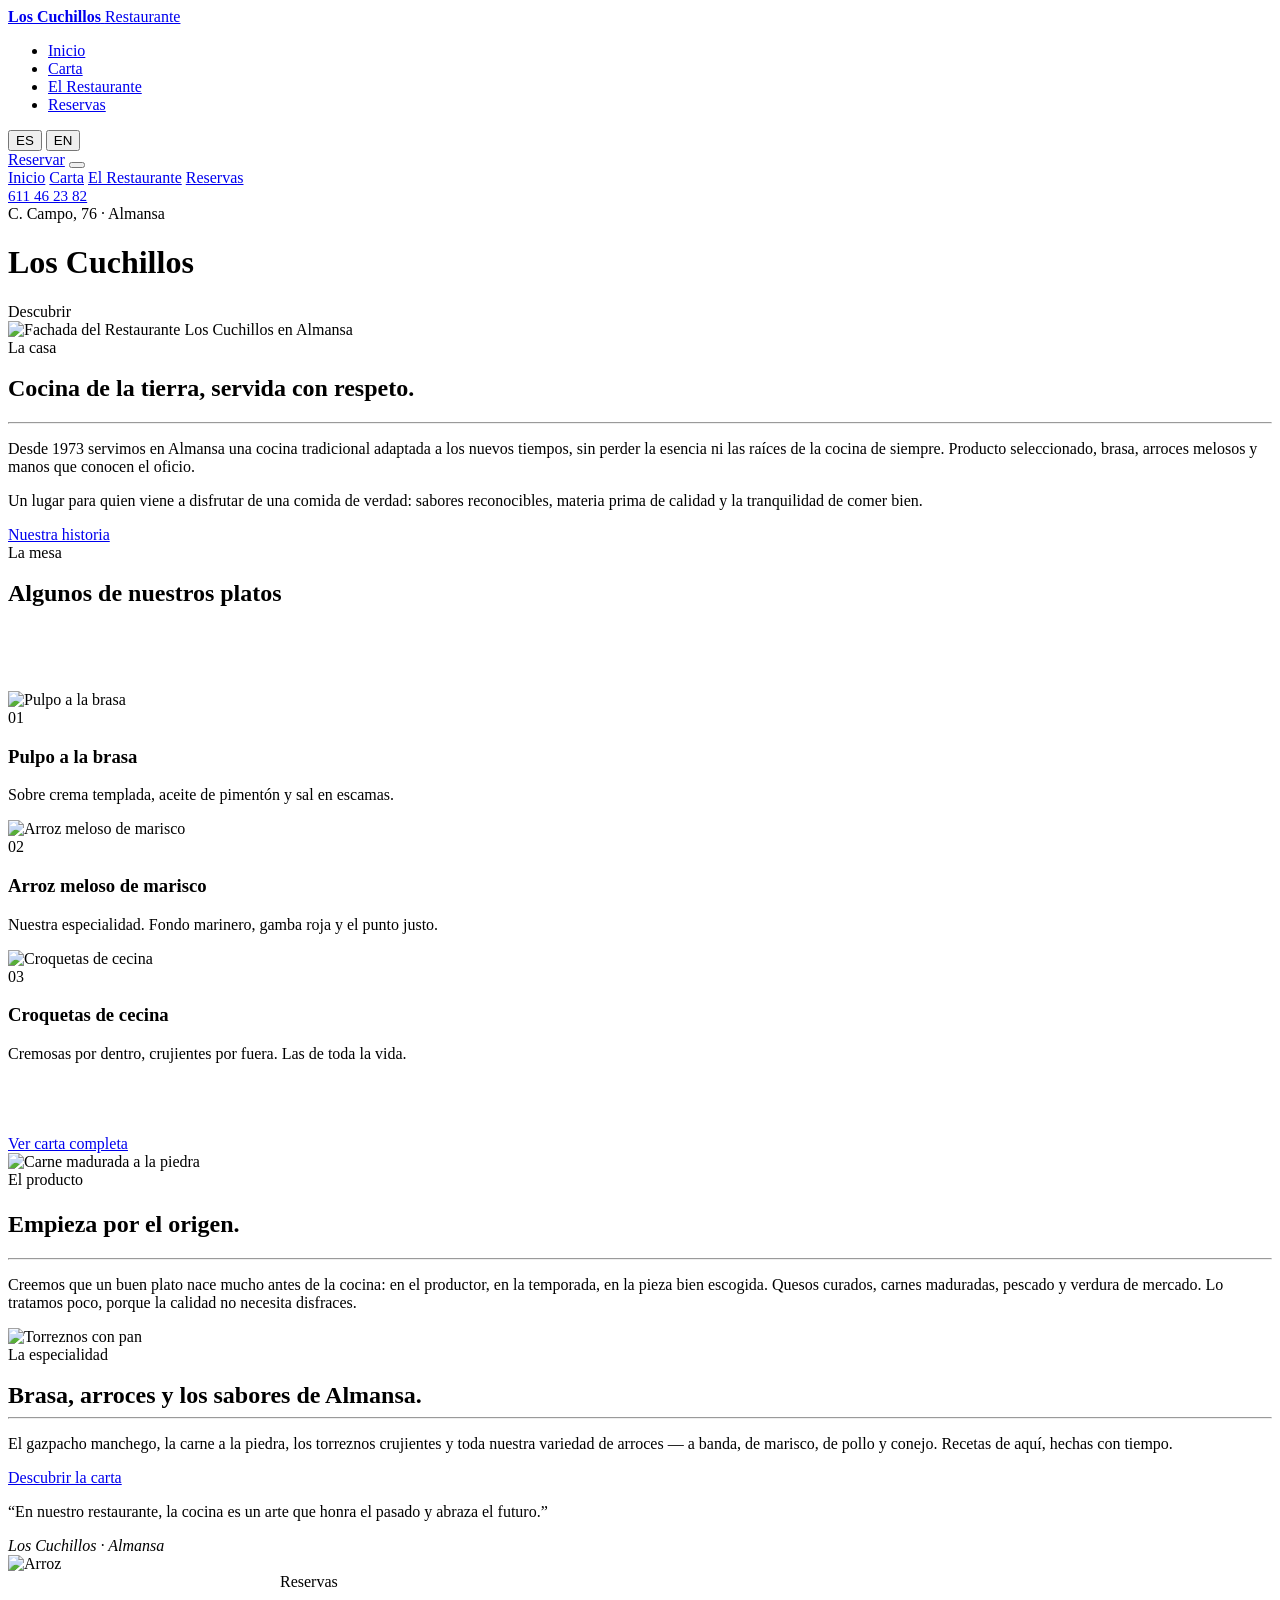
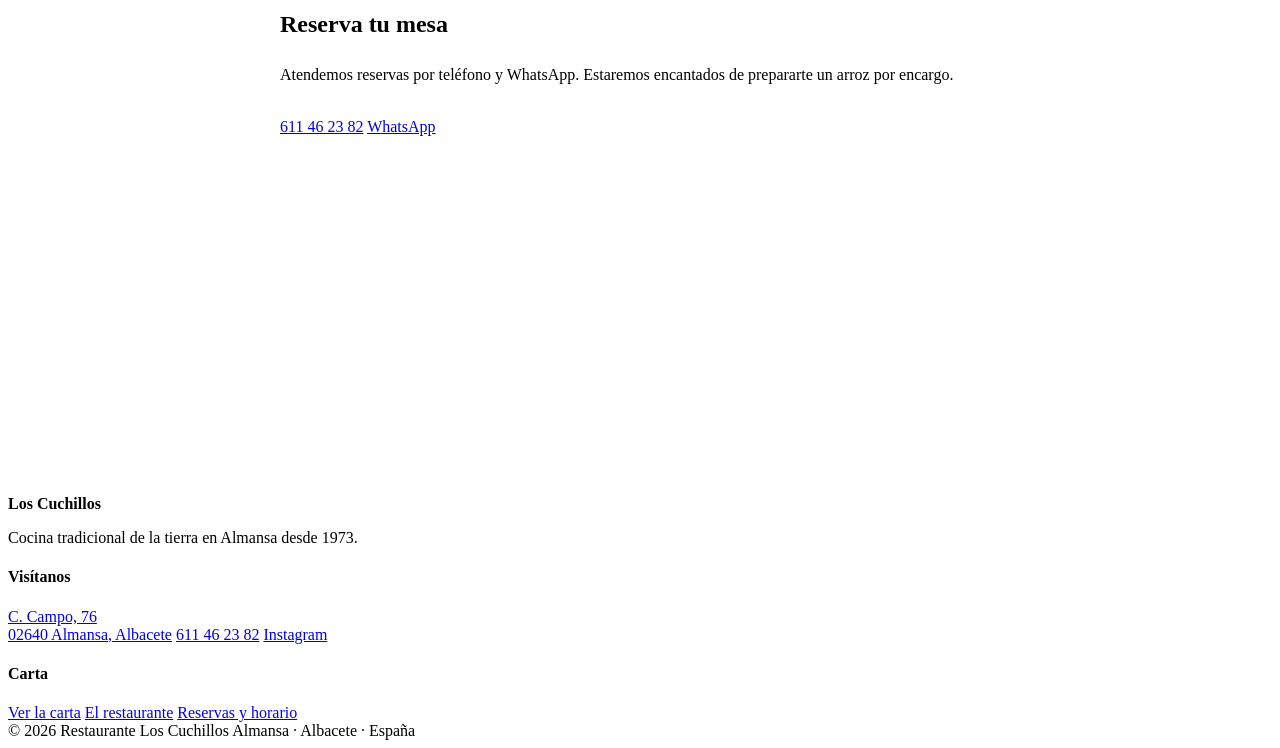
==== index.html @ 77f3fb95 "Add files via upload" ====
<!DOCTYPE html>
<html lang="es">
<head>
<meta charset="UTF-8" />
<meta name="viewport" content="width=device-width, initial-scale=1.0" />
<title data-es="Los Cuchillos · Restaurante · Almansa" data-en="Los Cuchillos · Restaurant · Almansa">Los Cuchillos · Restaurante · Almansa</title>
<meta name="description" content="Restaurante Los Cuchillos · Almansa, desde 1973. Cocina tradicional de la tierra, adaptada a los nuevos tiempos." />
<link rel="preconnect" href="https://fonts.googleapis.com" />
<link rel="preconnect" href="https://fonts.gstatic.com" crossorigin />
<link href="https://fonts.googleapis.com/css2?family=Cinzel:wght@400;500;600&family=Cormorant+Garamond:ital,wght@0,400;0,500;0,600;1,400;1,500&family=Jost:wght@300;400;500&display=swap" rel="stylesheet" />
<link rel="stylesheet" href="css/site.css" />
</head>
<body>

<!-- ============ NAV ============ -->
<nav class="nav">
  <a class="brand" href="index.html" aria-label="Los Cuchillos">
    <b>Los Cuchillos</b>
    <span>Restaurante</span>
  </a>
  <ul class="nav-links">
    <li><a data-nav="index.html" href="index.html" data-es="Inicio" data-en="Home">Inicio</a></li>
    <li><a data-nav="carta.html" href="carta.html" data-es="Carta" data-en="Menu">Carta</a></li>
    <li><a data-nav="restaurante.html" href="restaurante.html" data-es="El Restaurante" data-en="The Restaurant">El Restaurante</a></li>
    <li><a data-nav="contacto.html" href="contacto.html" data-es="Reservas" data-en="Reservations">Reservas</a></li>
  </ul>
  <div class="nav-right">
    <div class="lang" role="group" aria-label="Idioma">
      <button data-lang="es" class="on">ES</button>
      <button data-lang="en">EN</button>
    </div>
    <a class="nav-cta" href="tel:+34611462382" data-es="Reservar" data-en="Book">Reservar</a>
    <button class="burger" aria-label="Menú"><span></span><span></span><span></span></button>
  </div>
</nav>

<!-- ============ MENÚ MÓVIL ============ -->
<div class="mobile-menu">
  <a href="index.html" data-es="Inicio" data-en="Home">Inicio</a>
  <a href="carta.html" data-es="Carta" data-en="Menu">Carta</a>
  <a href="restaurante.html" data-es="El Restaurante" data-en="The Restaurant">El Restaurante</a>
  <a href="contacto.html" data-es="Reservas" data-en="Reservations">Reservas</a>
  <div class="mm-foot">
    <a href="tel:+34611462382" style="border:0;padding:0;font-family:var(--font-sans);font-size:.95rem">611 46 23 82</a>
    <div data-es="C. Campo, 76 · Almansa" data-en="C. Campo, 76 · Almansa">C. Campo, 76 · Almansa</div>
  </div>
</div>

<!-- ============ HERO ============ -->
<header class="hero">
  <div class="hero__media hero__slides" data-hero-slideshow>
    <div class="hero__slide is-active" style="background-image:url('assets/quesos.png')"></div>
    <div class="hero__slide" style="background-image:url('assets/paella.png')"></div>
    <div class="hero__slide" style="background-image:url('assets/coctel.png')"></div>
  </div>
  <div class="hero__inner">
    <h1 class="hero__name reveal" data-es="Los Cuchillos" data-en="Los Cuchillos">Los Cuchillos</h1>
  </div>
  <div class="scroll-cue"><span data-es="Descubrir" data-en="Discover">Descubrir</span><i></i></div>
</header>

<!-- ============ INTRO ============ -->
<section class="section wrap">
  <div class="split">
    <div class="split__media reveal"><img src="assets/fachada.png" alt="Fachada del Restaurante Los Cuchillos en Almansa" /></div>
    <div class="split__body reveal d1">
      <span class="eyebrow" data-es="La casa" data-en="The house">La casa</span>
      <h2 class="h-lg" style="margin-top:18px" data-es="Cocina de la tierra, servida con respeto." data-en="Food of the land, served with respect.">Cocina de la tierra, servida con respeto.</h2>
      <hr class="hairline" />
      <p data-es="Desde 1973 servimos en Almansa una cocina tradicional adaptada a los nuevos tiempos, sin perder la esencia ni las raíces de la cocina de siempre. Producto seleccionado, brasa, arroces melosos y manos que conocen el oficio."
         data-en="Since 1973 we have served in Almansa a traditional cuisine adapted to modern times, without losing the essence or the roots of the cooking of old. Selected produce, live fire, soupy rices and hands that know the craft.">
         Desde 1973 servimos en Almansa una cocina tradicional adaptada a los nuevos tiempos, sin perder la esencia ni las raíces de la cocina de siempre. Producto seleccionado, brasa, arroces melosos y manos que conocen el oficio.
      </p>
      <p data-es="Un lugar para quien viene a disfrutar de una comida de verdad: sabores reconocibles, materia prima de calidad y la tranquilidad de comer bien."
         data-en="A place for those who come to enjoy real food: familiar flavours, quality ingredients and the calm of eating well.">
         Un lugar para quien viene a disfrutar de una comida de verdad: sabores reconocibles, materia prima de calidad y la tranquilidad de comer bien.
      </p>
      <a class="link-line" href="restaurante.html" data-es="Nuestra historia" data-en="Our story">Nuestra historia</a>
    </div>
  </div>
</section>

<!-- ============ PLATOS DESTACADOS ============ -->
<section class="section wrap">
  <div class="center reveal" style="margin-bottom:clamp(48px,7vw,84px)">
    <span class="eyebrow" data-es="La mesa" data-en="The table">La mesa</span>
    <h2 class="h-lg" style="margin-top:18px" data-es="Algunos de nuestros platos" data-en="A few of our dishes">Algunos de nuestros platos</h2>
  </div>
  <div class="dishes">
    <article class="dish reveal">
      <div class="dish__media"><img src="assets/pulpo.png" alt="Pulpo a la brasa" /></div>
      <div class="dish__num">01</div>
      <h3 data-es="Pulpo a la brasa" data-en="Char-grilled octopus">Pulpo a la brasa</h3>
      <p data-es="Sobre crema templada, aceite de pimentón y sal en escamas." data-en="Over a warm cream, paprika oil and flaked salt.">Sobre crema templada, aceite de pimentón y sal en escamas.</p>
    </article>
    <article class="dish reveal d1">
      <div class="dish__media"><img src="assets/arroz.png" alt="Arroz meloso de marisco" /></div>
      <div class="dish__num">02</div>
      <h3 data-es="Arroz meloso de marisco" data-en="Soupy seafood rice">Arroz meloso de marisco</h3>
      <p data-es="Nuestra especialidad. Fondo marinero, gamba roja y el punto justo." data-en="Our speciality. Seafood stock, red prawn and a perfect bite.">Nuestra especialidad. Fondo marinero, gamba roja y el punto justo.</p>
    </article>
    <article class="dish reveal d2">
      <div class="dish__media"><img src="assets/croquetas.png" alt="Croquetas de cecina" /></div>
      <div class="dish__num">03</div>
      <h3 data-es="Croquetas de cecina" data-en="Cecina croquettes">Croquetas de cecina</h3>
      <p data-es="Cremosas por dentro, crujientes por fuera. Las de toda la vida." data-en="Creamy within, crisp without. The ones we have always made.">Cremosas por dentro, crujientes por fuera. Las de toda la vida.</p>
    </article>
  </div>
  <div class="center reveal" style="margin-top:clamp(48px,6vw,72px)">
    <a class="link-line" href="carta.html" data-es="Ver carta completa" data-en="See the full menu">Ver carta completa</a>
  </div>
</section>

<!-- ============ FEATURE · PRODUCTO ============ -->
<section class="feature">
  <div class="feature__media"><img data-parallax="0.1" src="assets/chuleton.png" alt="Carne madurada a la piedra" /></div>
  <div class="wrap" style="width:100%">
    <div class="feature__inner reveal">
      <span class="eyebrow" data-es="El producto" data-en="The produce">El producto</span>
      <h2 class="h-xl" style="margin-top:22px" data-es="Empieza por el origen." data-en="It begins with the origin.">Empieza por el origen.</h2>
      <hr class="hairline" />
      <p class="lead" data-es="Creemos que un buen plato nace mucho antes de la cocina: en el productor, en la temporada, en la pieza bien escogida. Quesos curados, carnes maduradas, pescado y verdura de mercado. Lo tratamos poco, porque la calidad no necesita disfraces."
         data-en="We believe a good dish is born long before the kitchen: in the producer, the season, the well-chosen cut. Cured cheeses, aged meats, market fish and vegetables. We handle them lightly — quality needs no disguise.">
         Creemos que un buen plato nace mucho antes de la cocina: en el productor, en la temporada, en la pieza bien escogida. Quesos curados, carnes maduradas, pescado y verdura de mercado. Lo tratamos poco, porque la calidad no necesita disfraces.
      </p>
    </div>
  </div>
</section>

<!-- ============ ESPECIALIDAD · ARROCES ============ -->
<section class="section wrap">
  <div class="split rev">
    <div class="split__media reveal"><img src="assets/torreznos.png" alt="Torreznos con pan" /></div>
    <div class="split__body reveal d1">
      <span class="eyebrow" data-es="La especialidad" data-en="The speciality">La especialidad</span>
      <h2 class="h-lg" style="margin:18px 0 0" data-es="Brasa, arroces y los sabores de Almansa." data-en="Live fire, rice and the flavours of Almansa.">Brasa, arroces y los sabores de Almansa.</h2>
      <hr class="hairline" />
      <p data-es="El gazpacho manchego, la carne a la piedra, los torreznos crujientes y toda nuestra variedad de arroces — a banda, de marisco, de pollo y conejo. Recetas de aquí, hechas con tiempo."
         data-en="The Manchego gazpacho, meat seared on hot stone, crisp pork torreznos and our full range of rices — a banda, seafood, chicken and rabbit. Recipes from here, made with time.">
         El gazpacho manchego, la carne a la piedra, los torreznos crujientes y toda nuestra variedad de arroces — a banda, de marisco, de pollo y conejo. Recetas de aquí, hechas con tiempo.
      </p>
      <a class="link-line" href="carta.html" data-es="Descubrir la carta" data-en="Explore the menu">Descubrir la carta</a>
    </div>
  </div>
</section>

<!-- ============ CITA ============ -->
<section class="section wrap">
  <div class="quote reveal">
    <p data-es="“En nuestro restaurante, la cocina es un arte que honra el pasado y abraza el futuro.”"
       data-en="“In our restaurant, cooking is an art that honours the past and embraces the future.”">“En nuestro restaurante, la cocina es un arte que honra el pasado y abraza el futuro.”</p>
    <cite data-es="Los Cuchillos · Almansa" data-en="Los Cuchillos · Almansa">Los Cuchillos · Almansa</cite>
  </div>
</section>

<!-- ============ CTA RESERVA ============ -->
<section class="feature" style="min-height:60svh">
  <div class="feature__media"><img data-parallax="0.08" src="assets/arroz.png" alt="Arroz" /></div>
  <div class="wrap center" style="width:100%;position:relative;z-index:2">
    <div class="reveal" style="max-width:720px;margin-inline:auto">
      <span class="eyebrow" data-es="Reservas" data-en="Reservations">Reservas</span>
      <h2 class="h-xl" style="margin:20px 0 28px" data-es="Reserva tu mesa" data-en="Book your table">Reserva tu mesa</h2>
      <p class="lead" data-es="Atendemos reservas por teléfono y WhatsApp. Estaremos encantados de prepararte un arroz por encargo." data-en="We take reservations by phone and WhatsApp. We will gladly prepare a rice to order for you.">Atendemos reservas por teléfono y WhatsApp. Estaremos encantados de prepararte un arroz por encargo.</p>
      <div class="hero__cues" style="margin-top:34px">
        <a class="btn btn--solid" href="tel:+34611462382">611 46 23 82</a>
        <a class="btn" href="https://wa.me/34611462382" target="_blank" rel="noopener" data-es="WhatsApp" data-en="WhatsApp">WhatsApp</a>
      </div>
    </div>
  </div>
</section>

<!-- ============ FOOTER ============ -->
<footer class="footer">
  <div class="wrap">
    <div class="footer__grid">
      <div class="footer__brand">
        <b>Los Cuchillos</b>
        <p data-es="Cocina tradicional de la tierra en Almansa desde 1973." data-en="Traditional food of the land in Almansa since 1973.">Cocina tradicional de la tierra en Almansa desde 1973.</p>
      </div>
      <div>
        <h4 data-es="Visítanos" data-en="Visit us">Visítanos</h4>
        <a href="https://maps.google.com/?q=C.+Campo,+76,+02640+Almansa,+Albacete" target="_blank" rel="noopener">C. Campo, 76<br />02640 Almansa, Albacete</a>
        <a href="tel:+34611462382">611 46 23 82</a>
        <a href="https://www.instagram.com/restauranteloscuchillos/" target="_blank" rel="noopener">Instagram</a>
      </div>
      <div>
        <h4 data-es="Carta" data-en="Menu">Carta</h4>
        <a href="carta.html" data-es="Ver la carta" data-en="View the menu">Ver la carta</a>
        <a href="restaurante.html" data-es="El restaurante" data-en="The restaurant">El restaurante</a>
        <a href="contacto.html" data-es="Reservas y horario" data-en="Reservations & hours">Reservas y horario</a>
      </div>
    </div>
    <div class="footer__bot">
      <span>© 2026 Restaurante Los Cuchillos</span>
      <span data-es="Almansa · Albacete · España" data-en="Almansa · Albacete · Spain">Almansa · Albacete · España</span>
    </div>
  </div>
</footer>

<script src="js/site.js"></script>
</body>
</html>
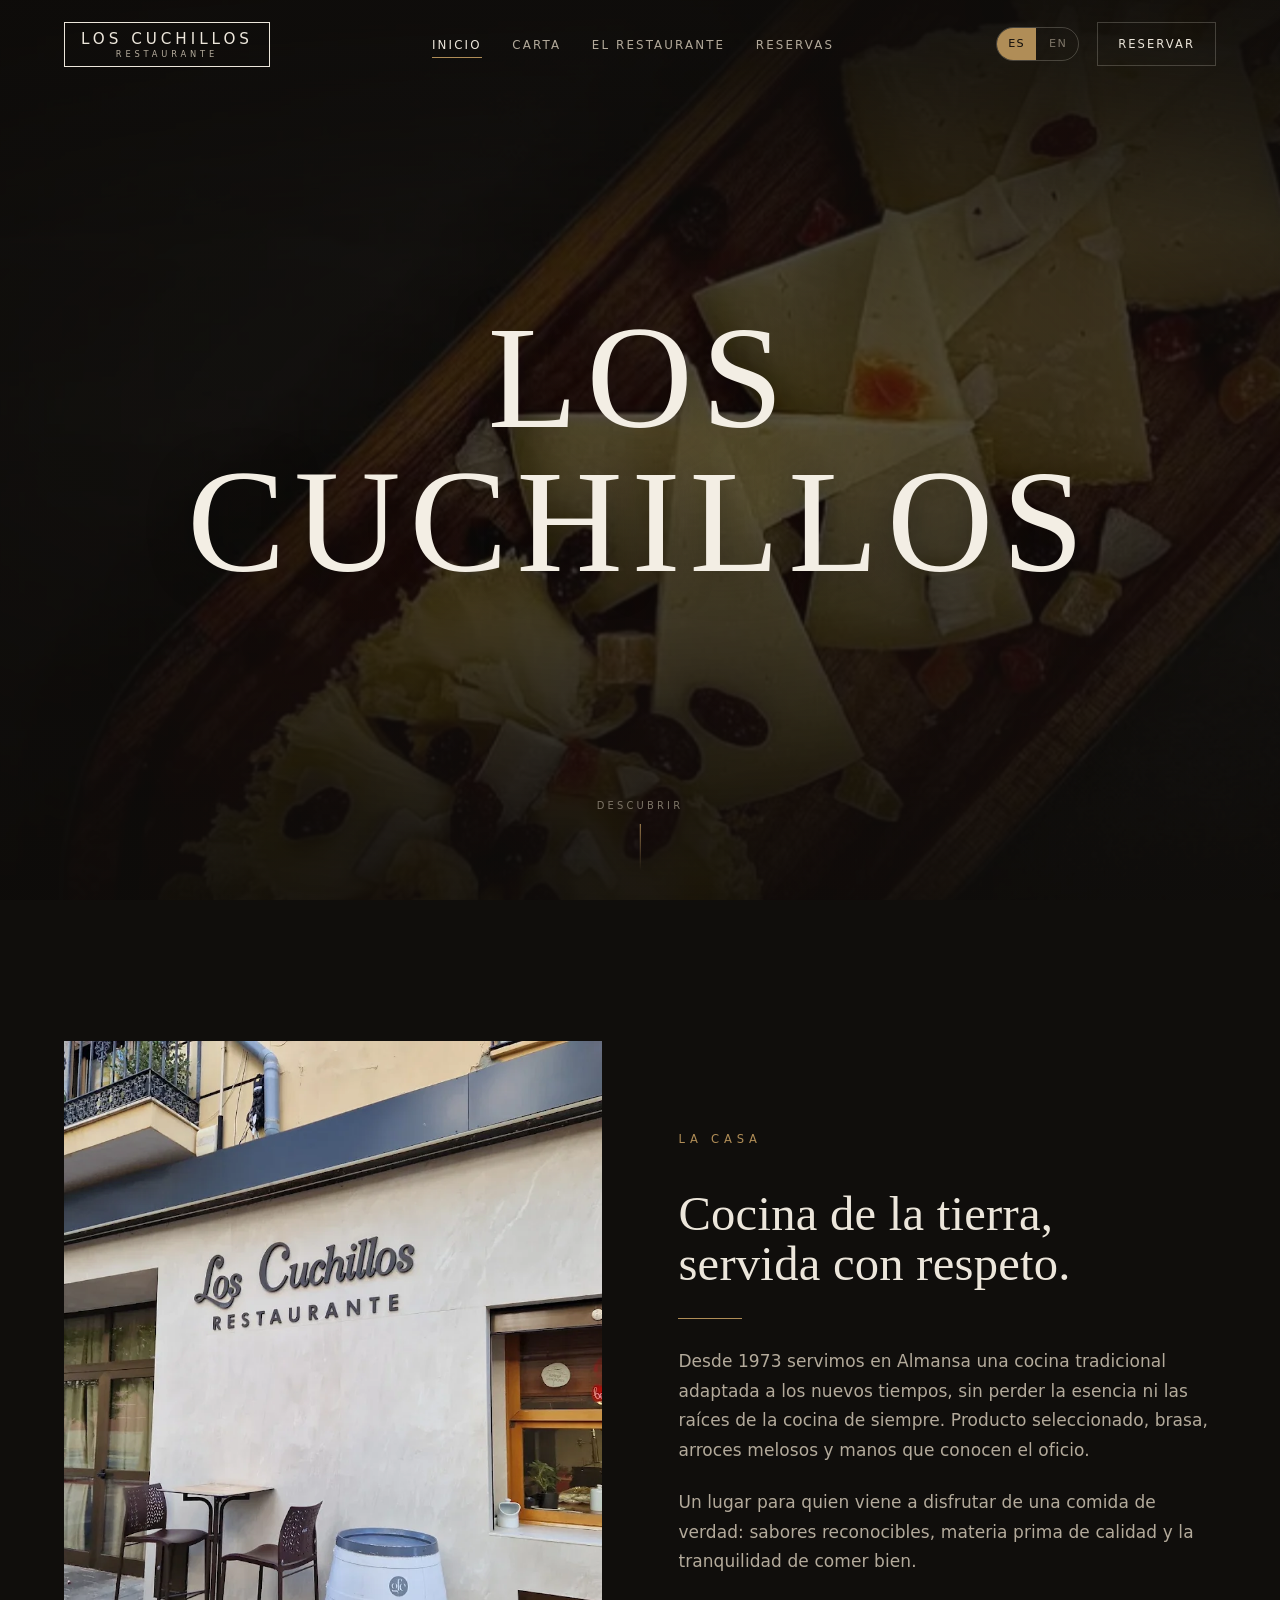
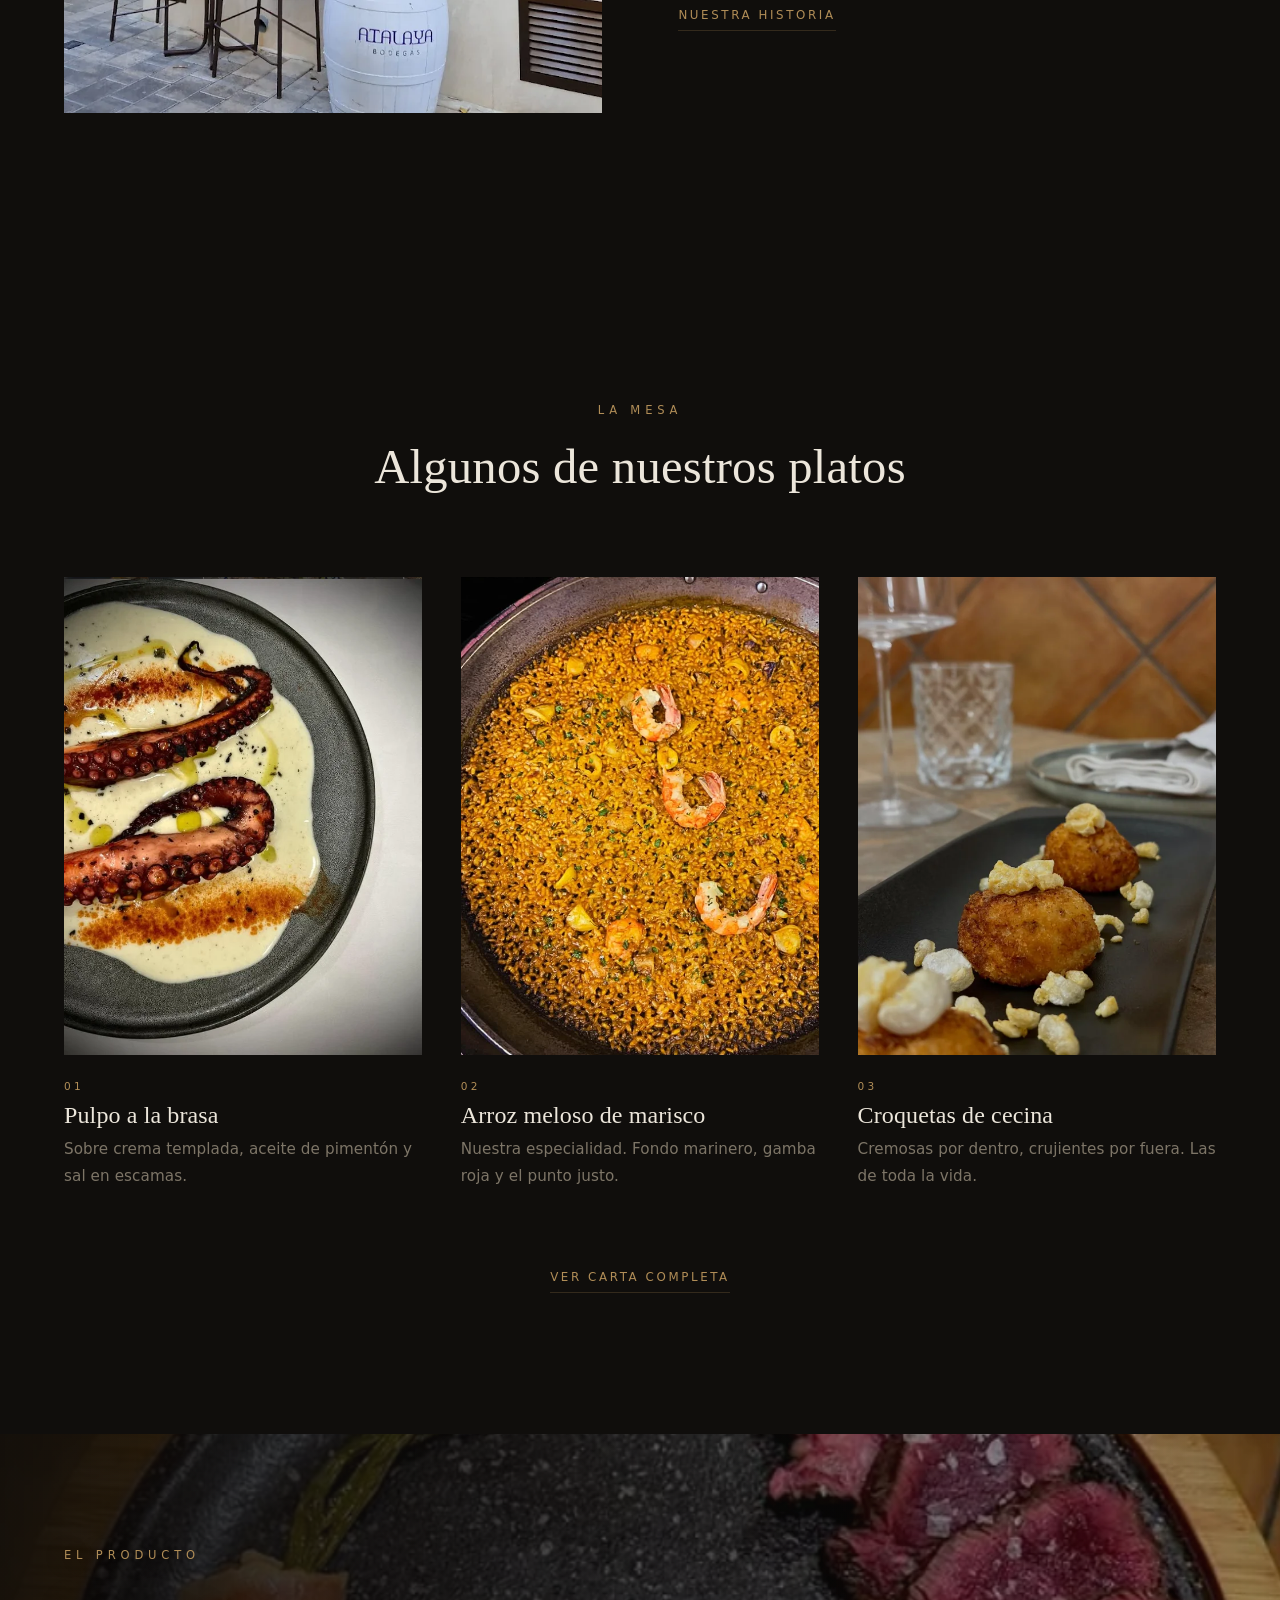
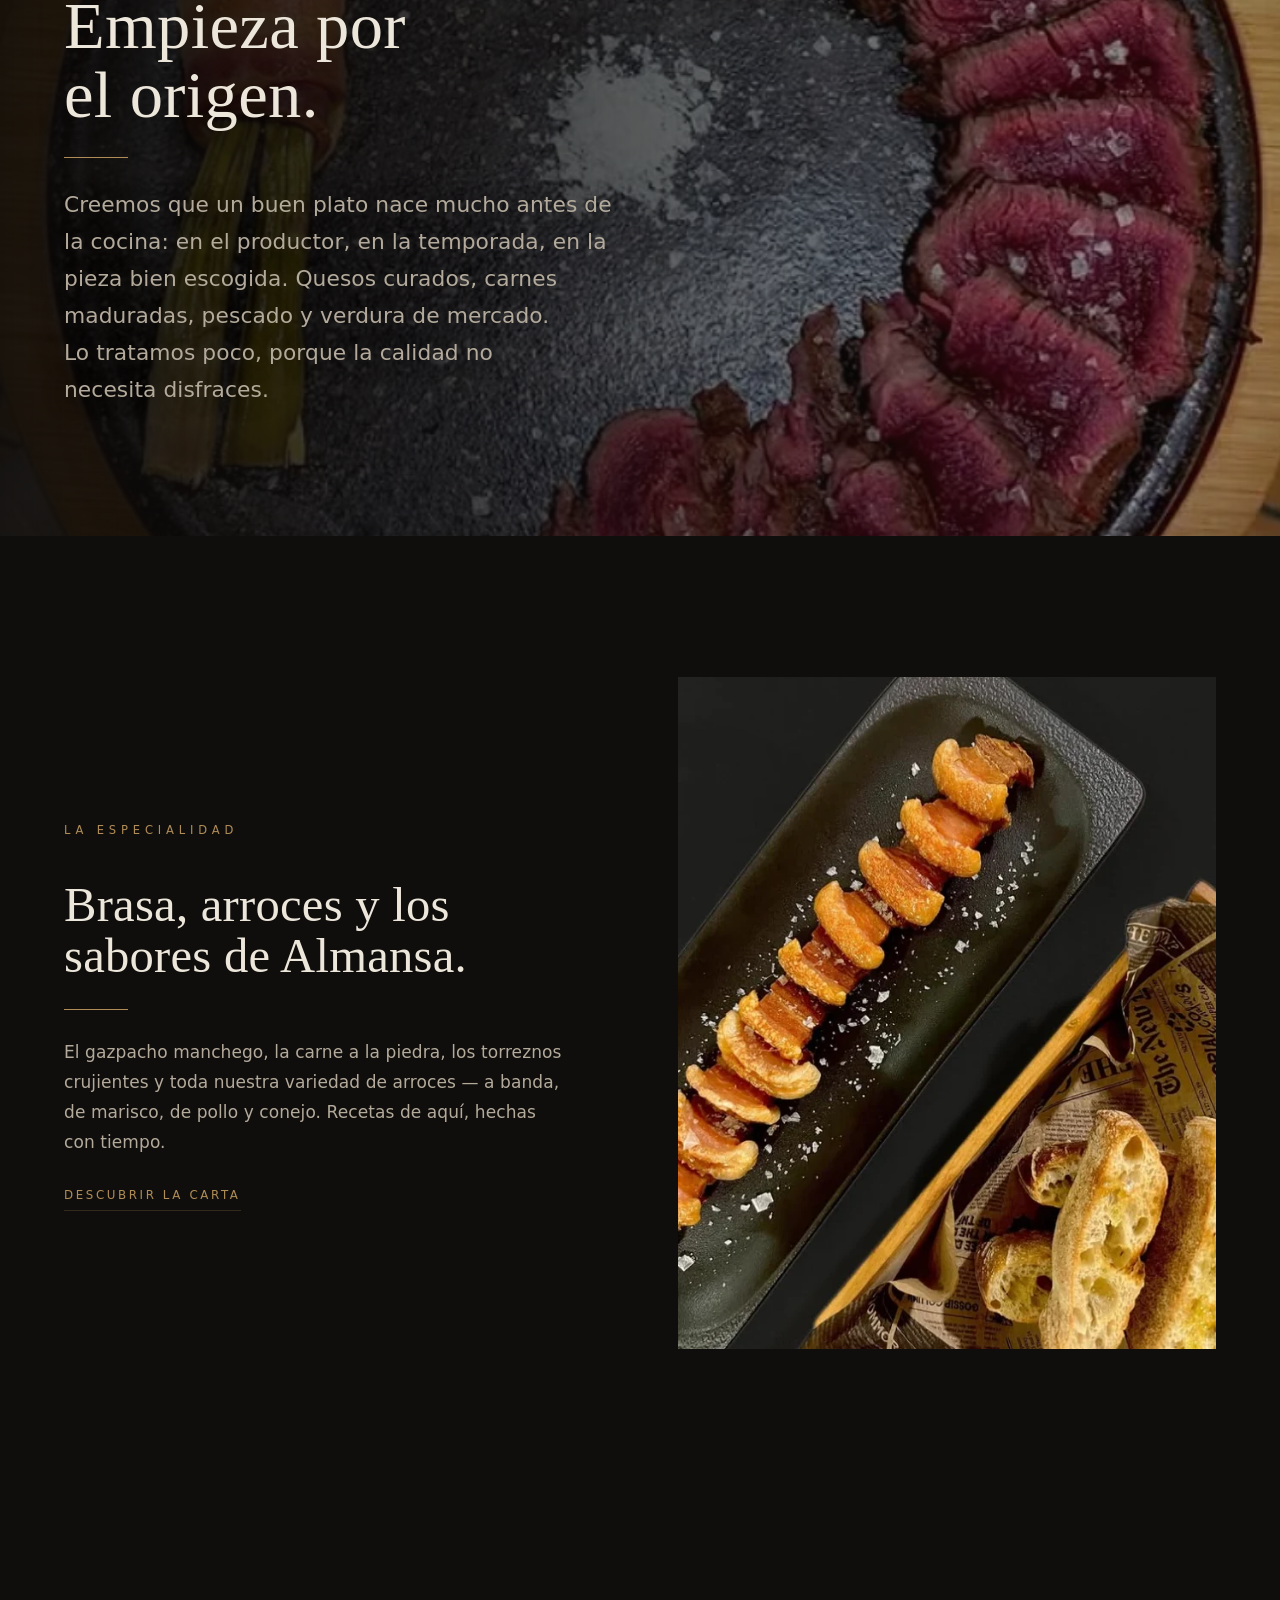
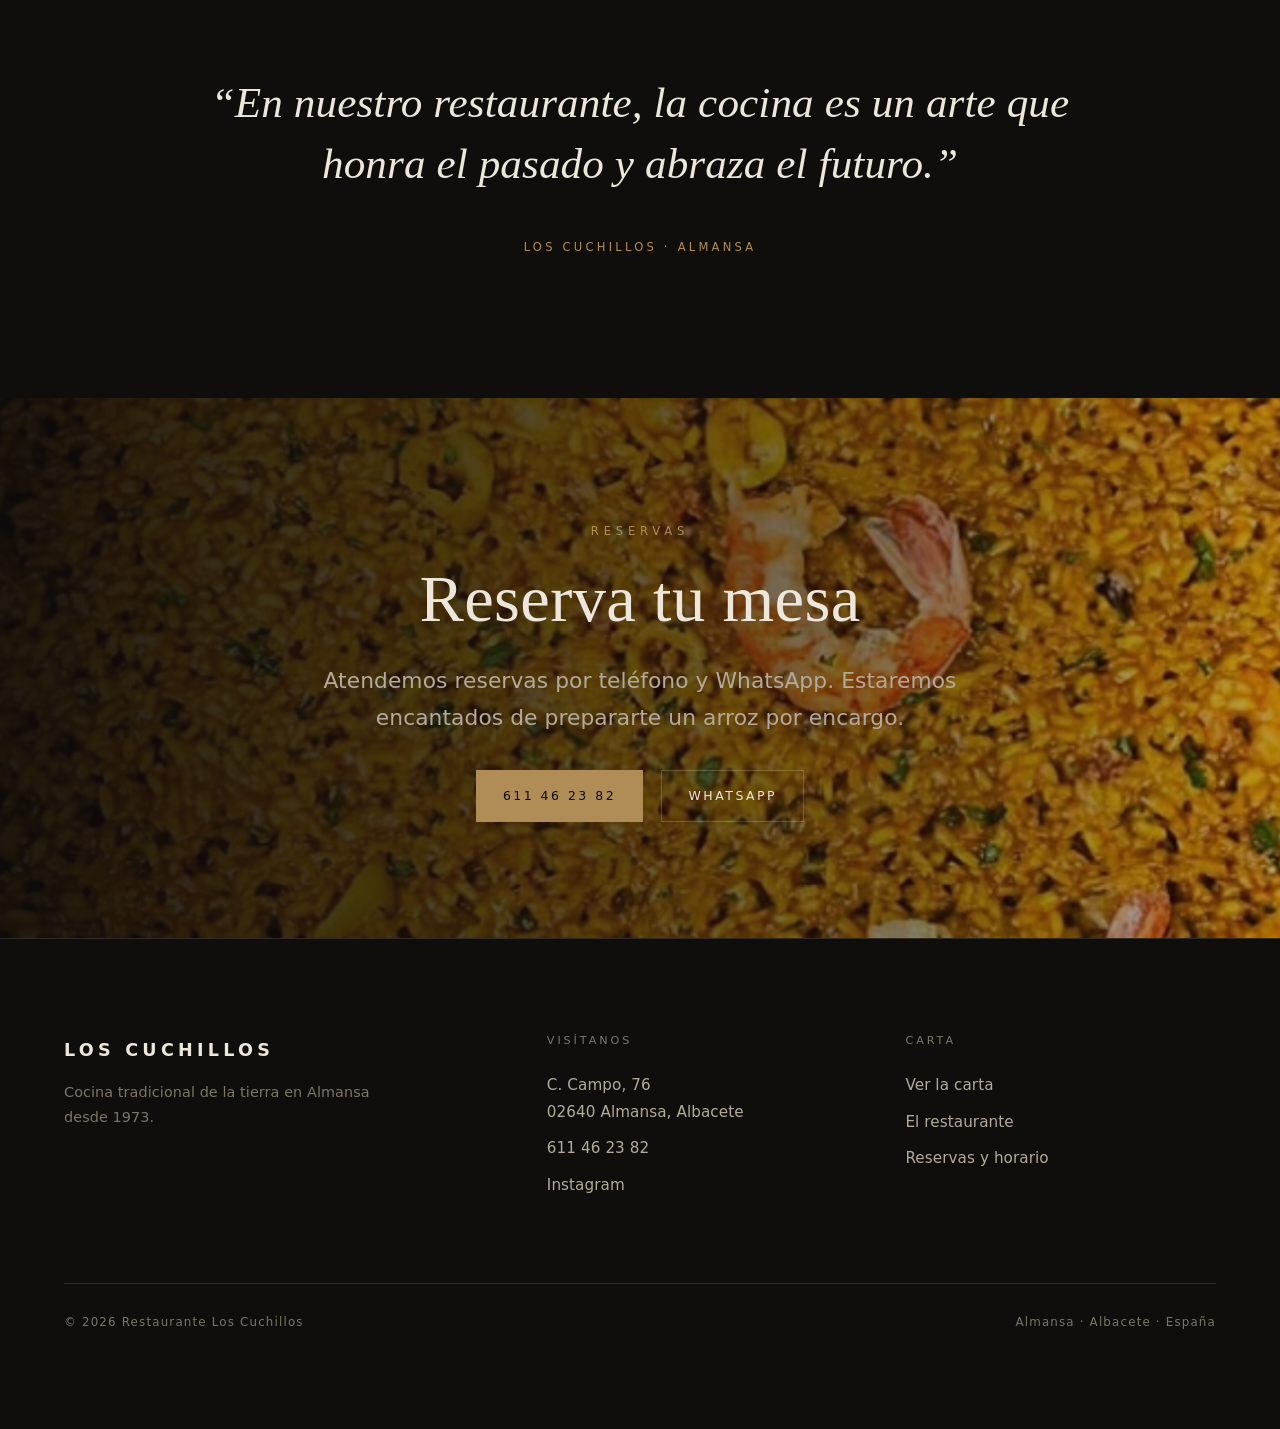
==== commit 4a5e47c6: "Add files via upload" ====
--- a/index.html
+++ b/index.html
@@ -1,202 +1,263 @@
-<!DOCTYPE html>
-<html lang="es">
-<head>
-<meta charset="UTF-8" />
-<meta name="viewport" content="width=device-width, initial-scale=1.0" />
-<title data-es="Los Cuchillos · Restaurante · Almansa" data-en="Los Cuchillos · Restaurant · Almansa">Los Cuchillos · Restaurante · Almansa</title>
-<meta name="description" content="Restaurante Los Cuchillos · Almansa, desde 1973. Cocina tradicional de la tierra, adaptada a los nuevos tiempos." />
-<link rel="preconnect" href="https://fonts.googleapis.com" />
-<link rel="preconnect" href="https://fonts.gstatic.com" crossorigin />
-<link href="https://fonts.googleapis.com/css2?family=Cinzel:wght@400;500;600&family=Cormorant+Garamond:ital,wght@0,400;0,500;0,600;1,400;1,500&family=Jost:wght@300;400;500&display=swap" rel="stylesheet" />
-<link rel="stylesheet" href="css/site.css" />
-</head>
-<body>
-
-<!-- ============ NAV ============ -->
-<nav class="nav">
-  <a class="brand" href="index.html" aria-label="Los Cuchillos">
-    <b>Los Cuchillos</b>
-    <span>Restaurante</span>
-  </a>
-  <ul class="nav-links">
-    <li><a data-nav="index.html" href="index.html" data-es="Inicio" data-en="Home">Inicio</a></li>
-    <li><a data-nav="carta.html" href="carta.html" data-es="Carta" data-en="Menu">Carta</a></li>
-    <li><a data-nav="restaurante.html" href="restaurante.html" data-es="El Restaurante" data-en="The Restaurant">El Restaurante</a></li>
-    <li><a data-nav="contacto.html" href="contacto.html" data-es="Reservas" data-en="Reservations">Reservas</a></li>
-  </ul>
-  <div class="nav-right">
-    <div class="lang" role="group" aria-label="Idioma">
-      <button data-lang="es" class="on">ES</button>
-      <button data-lang="en">EN</button>
-    </div>
-    <a class="nav-cta" href="tel:+34611462382" data-es="Reservar" data-en="Book">Reservar</a>
-    <button class="burger" aria-label="Menú"><span></span><span></span><span></span></button>
-  </div>
-</nav>
-
-<!-- ============ MENÚ MÓVIL ============ -->
-<div class="mobile-menu">
-  <a href="index.html" data-es="Inicio" data-en="Home">Inicio</a>
-  <a href="carta.html" data-es="Carta" data-en="Menu">Carta</a>
-  <a href="restaurante.html" data-es="El Restaurante" data-en="The Restaurant">El Restaurante</a>
-  <a href="contacto.html" data-es="Reservas" data-en="Reservations">Reservas</a>
-  <div class="mm-foot">
-    <a href="tel:+34611462382" style="border:0;padding:0;font-family:var(--font-sans);font-size:.95rem">611 46 23 82</a>
-    <div data-es="C. Campo, 76 · Almansa" data-en="C. Campo, 76 · Almansa">C. Campo, 76 · Almansa</div>
-  </div>
-</div>
-
-<!-- ============ HERO ============ -->
-<header class="hero">
-  <div class="hero__media hero__slides" data-hero-slideshow>
-    <div class="hero__slide is-active" style="background-image:url('assets/quesos.png')"></div>
-    <div class="hero__slide" style="background-image:url('assets/paella.png')"></div>
-    <div class="hero__slide" style="background-image:url('assets/coctel.png')"></div>
-  </div>
-  <div class="hero__inner">
-    <h1 class="hero__name reveal" data-es="Los Cuchillos" data-en="Los Cuchillos">Los Cuchillos</h1>
-  </div>
-  <div class="scroll-cue"><span data-es="Descubrir" data-en="Discover">Descubrir</span><i></i></div>
-</header>
-
-<!-- ============ INTRO ============ -->
-<section class="section wrap">
-  <div class="split">
-    <div class="split__media reveal"><img src="assets/fachada.png" alt="Fachada del Restaurante Los Cuchillos en Almansa" /></div>
-    <div class="split__body reveal d1">
-      <span class="eyebrow" data-es="La casa" data-en="The house">La casa</span>
-      <h2 class="h-lg" style="margin-top:18px" data-es="Cocina de la tierra, servida con respeto." data-en="Food of the land, served with respect.">Cocina de la tierra, servida con respeto.</h2>
-      <hr class="hairline" />
-      <p data-es="Desde 1973 servimos en Almansa una cocina tradicional adaptada a los nuevos tiempos, sin perder la esencia ni las raíces de la cocina de siempre. Producto seleccionado, brasa, arroces melosos y manos que conocen el oficio."
-         data-en="Since 1973 we have served in Almansa a traditional cuisine adapted to modern times, without losing the essence or the roots of the cooking of old. Selected produce, live fire, soupy rices and hands that know the craft.">
-         Desde 1973 servimos en Almansa una cocina tradicional adaptada a los nuevos tiempos, sin perder la esencia ni las raíces de la cocina de siempre. Producto seleccionado, brasa, arroces melosos y manos que conocen el oficio.
-      </p>
-      <p data-es="Un lugar para quien viene a disfrutar de una comida de verdad: sabores reconocibles, materia prima de calidad y la tranquilidad de comer bien."
-         data-en="A place for those who come to enjoy real food: familiar flavours, quality ingredients and the calm of eating well.">
-         Un lugar para quien viene a disfrutar de una comida de verdad: sabores reconocibles, materia prima de calidad y la tranquilidad de comer bien.
-      </p>
-      <a class="link-line" href="restaurante.html" data-es="Nuestra historia" data-en="Our story">Nuestra historia</a>
-    </div>
-  </div>
-</section>
-
-<!-- ============ PLATOS DESTACADOS ============ -->
-<section class="section wrap">
-  <div class="center reveal" style="margin-bottom:clamp(48px,7vw,84px)">
-    <span class="eyebrow" data-es="La mesa" data-en="The table">La mesa</span>
-    <h2 class="h-lg" style="margin-top:18px" data-es="Algunos de nuestros platos" data-en="A few of our dishes">Algunos de nuestros platos</h2>
-  </div>
-  <div class="dishes">
-    <article class="dish reveal">
-      <div class="dish__media"><img src="assets/pulpo.png" alt="Pulpo a la brasa" /></div>
-      <div class="dish__num">01</div>
-      <h3 data-es="Pulpo a la brasa" data-en="Char-grilled octopus">Pulpo a la brasa</h3>
-      <p data-es="Sobre crema templada, aceite de pimentón y sal en escamas." data-en="Over a warm cream, paprika oil and flaked salt.">Sobre crema templada, aceite de pimentón y sal en escamas.</p>
-    </article>
-    <article class="dish reveal d1">
-      <div class="dish__media"><img src="assets/arroz.png" alt="Arroz meloso de marisco" /></div>
-      <div class="dish__num">02</div>
-      <h3 data-es="Arroz meloso de marisco" data-en="Soupy seafood rice">Arroz meloso de marisco</h3>
-      <p data-es="Nuestra especialidad. Fondo marinero, gamba roja y el punto justo." data-en="Our speciality. Seafood stock, red prawn and a perfect bite.">Nuestra especialidad. Fondo marinero, gamba roja y el punto justo.</p>
-    </article>
-    <article class="dish reveal d2">
-      <div class="dish__media"><img src="assets/croquetas.png" alt="Croquetas de cecina" /></div>
-      <div class="dish__num">03</div>
-      <h3 data-es="Croquetas de cecina" data-en="Cecina croquettes">Croquetas de cecina</h3>
-      <p data-es="Cremosas por dentro, crujientes por fuera. Las de toda la vida." data-en="Creamy within, crisp without. The ones we have always made.">Cremosas por dentro, crujientes por fuera. Las de toda la vida.</p>
-    </article>
-  </div>
-  <div class="center reveal" style="margin-top:clamp(48px,6vw,72px)">
-    <a class="link-line" href="carta.html" data-es="Ver carta completa" data-en="See the full menu">Ver carta completa</a>
-  </div>
-</section>
-
-<!-- ============ FEATURE · PRODUCTO ============ -->
-<section class="feature">
-  <div class="feature__media"><img data-parallax="0.1" src="assets/chuleton.png" alt="Carne madurada a la piedra" /></div>
-  <div class="wrap" style="width:100%">
-    <div class="feature__inner reveal">
-      <span class="eyebrow" data-es="El producto" data-en="The produce">El producto</span>
-      <h2 class="h-xl" style="margin-top:22px" data-es="Empieza por el origen." data-en="It begins with the origin.">Empieza por el origen.</h2>
-      <hr class="hairline" />
-      <p class="lead" data-es="Creemos que un buen plato nace mucho antes de la cocina: en el productor, en la temporada, en la pieza bien escogida. Quesos curados, carnes maduradas, pescado y verdura de mercado. Lo tratamos poco, porque la calidad no necesita disfraces."
-         data-en="We believe a good dish is born long before the kitchen: in the producer, the season, the well-chosen cut. Cured cheeses, aged meats, market fish and vegetables. We handle them lightly — quality needs no disguise.">
-         Creemos que un buen plato nace mucho antes de la cocina: en el productor, en la temporada, en la pieza bien escogida. Quesos curados, carnes maduradas, pescado y verdura de mercado. Lo tratamos poco, porque la calidad no necesita disfraces.
-      </p>
-    </div>
-  </div>
-</section>
-
-<!-- ============ ESPECIALIDAD · ARROCES ============ -->
-<section class="section wrap">
-  <div class="split rev">
-    <div class="split__media reveal"><img src="assets/torreznos.png" alt="Torreznos con pan" /></div>
-    <div class="split__body reveal d1">
-      <span class="eyebrow" data-es="La especialidad" data-en="The speciality">La especialidad</span>
-      <h2 class="h-lg" style="margin:18px 0 0" data-es="Brasa, arroces y los sabores de Almansa." data-en="Live fire, rice and the flavours of Almansa.">Brasa, arroces y los sabores de Almansa.</h2>
-      <hr class="hairline" />
-      <p data-es="El gazpacho manchego, la carne a la piedra, los torreznos crujientes y toda nuestra variedad de arroces — a banda, de marisco, de pollo y conejo. Recetas de aquí, hechas con tiempo."
-         data-en="The Manchego gazpacho, meat seared on hot stone, crisp pork torreznos and our full range of rices — a banda, seafood, chicken and rabbit. Recipes from here, made with time.">
-         El gazpacho manchego, la carne a la piedra, los torreznos crujientes y toda nuestra variedad de arroces — a banda, de marisco, de pollo y conejo. Recetas de aquí, hechas con tiempo.
-      </p>
-      <a class="link-line" href="carta.html" data-es="Descubrir la carta" data-en="Explore the menu">Descubrir la carta</a>
-    </div>
-  </div>
-</section>
-
-<!-- ============ CITA ============ -->
-<section class="section wrap">
-  <div class="quote reveal">
-    <p data-es="“En nuestro restaurante, la cocina es un arte que honra el pasado y abraza el futuro.”"
-       data-en="“In our restaurant, cooking is an art that honours the past and embraces the future.”">“En nuestro restaurante, la cocina es un arte que honra el pasado y abraza el futuro.”</p>
-    <cite data-es="Los Cuchillos · Almansa" data-en="Los Cuchillos · Almansa">Los Cuchillos · Almansa</cite>
-  </div>
-</section>
-
-<!-- ============ CTA RESERVA ============ -->
-<section class="feature" style="min-height:60svh">
-  <div class="feature__media"><img data-parallax="0.08" src="assets/arroz.png" alt="Arroz" /></div>
-  <div class="wrap center" style="width:100%;position:relative;z-index:2">
-    <div class="reveal" style="max-width:720px;margin-inline:auto">
-      <span class="eyebrow" data-es="Reservas" data-en="Reservations">Reservas</span>
-      <h2 class="h-xl" style="margin:20px 0 28px" data-es="Reserva tu mesa" data-en="Book your table">Reserva tu mesa</h2>
-      <p class="lead" data-es="Atendemos reservas por teléfono y WhatsApp. Estaremos encantados de prepararte un arroz por encargo." data-en="We take reservations by phone and WhatsApp. We will gladly prepare a rice to order for you.">Atendemos reservas por teléfono y WhatsApp. Estaremos encantados de prepararte un arroz por encargo.</p>
-      <div class="hero__cues" style="margin-top:34px">
-        <a class="btn btn--solid" href="tel:+34611462382">611 46 23 82</a>
-        <a class="btn" href="https://wa.me/34611462382" target="_blank" rel="noopener" data-es="WhatsApp" data-en="WhatsApp">WhatsApp</a>
-      </div>
-    </div>
-  </div>
-</section>
-
-<!-- ============ FOOTER ============ -->
-<footer class="footer">
-  <div class="wrap">
-    <div class="footer__grid">
-      <div class="footer__brand">
-        <b>Los Cuchillos</b>
-        <p data-es="Cocina tradicional de la tierra en Almansa desde 1973." data-en="Traditional food of the land in Almansa since 1973.">Cocina tradicional de la tierra en Almansa desde 1973.</p>
-      </div>
-      <div>
-        <h4 data-es="Visítanos" data-en="Visit us">Visítanos</h4>
-        <a href="https://maps.google.com/?q=C.+Campo,+76,+02640+Almansa,+Albacete" target="_blank" rel="noopener">C. Campo, 76<br />02640 Almansa, Albacete</a>
-        <a href="tel:+34611462382">611 46 23 82</a>
-        <a href="https://www.instagram.com/restauranteloscuchillos/" target="_blank" rel="noopener">Instagram</a>
-      </div>
-      <div>
-        <h4 data-es="Carta" data-en="Menu">Carta</h4>
-        <a href="carta.html" data-es="Ver la carta" data-en="View the menu">Ver la carta</a>
-        <a href="restaurante.html" data-es="El restaurante" data-en="The restaurant">El restaurante</a>
-        <a href="contacto.html" data-es="Reservas y horario" data-en="Reservations & hours">Reservas y horario</a>
-      </div>
-    </div>
-    <div class="footer__bot">
-      <span>© 2026 Restaurante Los Cuchillos</span>
-      <span data-es="Almansa · Albacete · España" data-en="Almansa · Albacete · Spain">Almansa · Albacete · España</span>
-    </div>
-  </div>
-</footer>
-
-<script src="js/site.js"></script>
-</body>
-</html>
+<!DOCTYPE html>
+<html lang="es">
+<head>
+<meta charset="UTF-8" />
+<meta name="viewport" content="width=device-width, initial-scale=1.0" />
+<title data-es="Restaurante Los Cuchillos · Cocina tradicional en Almansa" data-en="Los Cuchillos · Traditional Restaurant in Almansa">Restaurante Los Cuchillos · Cocina tradicional en Almansa</title>
+<meta name="description" content="Restaurante en Almansa (Albacete) desde 1973. Cocina tradicional de la tierra: arroces melosos, carnes a la brasa, gazpacho manchego y producto de temporada. Reserva en el 611 46 23 82." />
+<link rel="canonical" href="https://lodesiko12.github.io/Web-Los-Cuchillos/" />
+<meta name="robots" content="index, follow, max-image-preview:large, max-snippet:-1" />
+<meta name="theme-color" content="#100e0c" />
+<link rel="icon" href="favicon.ico" sizes="any" />
+<link rel="icon" type="image/svg+xml" href="favicon.svg" />
+<link rel="apple-touch-icon" href="apple-touch-icon.png" />
+<!-- Open Graph / redes sociales -->
+<meta property="og:type" content="website" />
+<meta property="og:site_name" content="Restaurante Los Cuchillos" />
+<meta property="og:locale" content="es_ES" />
+<meta property="og:locale:alternate" content="en_US" />
+<meta property="og:title" content="Restaurante Los Cuchillos · Cocina tradicional en Almansa" />
+<meta property="og:description" content="Cocina tradicional de la tierra en Almansa desde 1973: arroces, brasa y producto de temporada. Reserva en el 611 46 23 82." />
+<meta property="og:url" content="https://lodesiko12.github.io/Web-Los-Cuchillos/" />
+<meta property="og:image" content="https://lodesiko12.github.io/Web-Los-Cuchillos/og-image.jpg" />
+<meta property="og:image:width" content="1200" />
+<meta property="og:image:height" content="630" />
+<meta property="og:image:alt" content="Restaurante Los Cuchillos · Almansa, desde 1973" />
+<meta name="twitter:card" content="summary_large_image" />
+<meta name="twitter:title" content="Restaurante Los Cuchillos · Cocina tradicional en Almansa" />
+<meta name="twitter:description" content="Cocina tradicional de la tierra en Almansa desde 1973: arroces, brasa y producto de temporada." />
+<meta name="twitter:image" content="https://lodesiko12.github.io/Web-Los-Cuchillos/og-image.jpg" />
+<link rel="preload" as="image" href="assets/quesos.webp" fetchpriority="high" />
+<link rel="preconnect" href="https://fonts.googleapis.com" />
+<link rel="preconnect" href="https://fonts.gstatic.com" crossorigin />
+<link href="https://fonts.googleapis.com/css2?family=Cinzel:wght@400;500;600&family=Cormorant+Garamond:ital,wght@0,400;0,500;0,600;1,400;1,500&family=Jost:wght@300;400;500&display=swap" rel="stylesheet" />
+<link rel="stylesheet" href="css/site.css" />
+<script type="application/ld+json">
+{
+  "@context": "https://schema.org",
+  "@type": "Restaurant",
+  "@id": "https://lodesiko12.github.io/Web-Los-Cuchillos/#restaurant",
+  "name": "Restaurante Los Cuchillos",
+  "url": "https://lodesiko12.github.io/Web-Los-Cuchillos/",
+  "image": "https://lodesiko12.github.io/Web-Los-Cuchillos/og-image.jpg",
+  "logo": "https://lodesiko12.github.io/Web-Los-Cuchillos/apple-touch-icon.png",
+  "description": "Restaurante en Almansa (Albacete) desde 1973. Cocina tradicional de la tierra: arroces melosos, carnes a la brasa, gazpacho manchego y producto de temporada.",
+  "telephone": "+34611462382",
+  "priceRange": "€€",
+  "servesCuisine": ["Mediterránea", "Tradicional española", "Arroces", "Carnes a la brasa"],
+  "foundingDate": "1973",
+  "currenciesAccepted": "EUR",
+  "acceptsReservations": true,
+  "hasMenu": "https://lodesiko12.github.io/Web-Los-Cuchillos/carta.html",
+  "address": {
+    "@type": "PostalAddress",
+    "streetAddress": "Calle Campo, 76",
+    "postalCode": "02640",
+    "addressLocality": "Almansa",
+    "addressRegion": "Albacete",
+    "addressCountry": "ES"
+  },
+  "geo": { "@type": "GeoCoordinates", "latitude": 38.8694, "longitude": -1.0966 },
+  "hasMap": "https://maps.google.com/?q=C.+Campo,+76,+02640+Almansa,+Albacete",
+  "sameAs": ["https://www.instagram.com/restauranteloscuchillos/"],
+  "openingHoursSpecification": [
+    { "@type": "OpeningHoursSpecification", "dayOfWeek": ["Monday", "Tuesday", "Thursday"], "opens": "08:00", "closes": "17:30" },
+    { "@type": "OpeningHoursSpecification", "dayOfWeek": "Friday", "opens": "08:00", "closes": "17:30" },
+    { "@type": "OpeningHoursSpecification", "dayOfWeek": "Friday", "opens": "20:30", "closes": "23:59" },
+    { "@type": "OpeningHoursSpecification", "dayOfWeek": "Saturday", "opens": "09:00", "closes": "17:30" },
+    { "@type": "OpeningHoursSpecification", "dayOfWeek": "Saturday", "opens": "20:30", "closes": "23:59" },
+    { "@type": "OpeningHoursSpecification", "dayOfWeek": "Sunday", "opens": "09:00", "closes": "17:30" }
+  ]
+}
+</script>
+</head>
+<body>
+
+<!-- ============ NAV ============ -->
+<nav class="nav">
+  <a class="brand" href="index.html" aria-label="Los Cuchillos">
+    <b>Los Cuchillos</b>
+    <span>Restaurante</span>
+  </a>
+  <ul class="nav-links">
+    <li><a data-nav="index.html" href="index.html" data-es="Inicio" data-en="Home">Inicio</a></li>
+    <li><a data-nav="carta.html" href="carta.html" data-es="Carta" data-en="Menu">Carta</a></li>
+    <li><a data-nav="restaurante.html" href="restaurante.html" data-es="El Restaurante" data-en="The Restaurant">El Restaurante</a></li>
+    <li><a data-nav="contacto.html" href="contacto.html" data-es="Reservas" data-en="Reservations">Reservas</a></li>
+  </ul>
+  <div class="nav-right">
+    <div class="lang" role="group" aria-label="Idioma">
+      <button data-lang="es" class="on">ES</button>
+      <button data-lang="en">EN</button>
+    </div>
+    <a class="nav-cta" href="tel:+34611462382" data-es="Reservar" data-en="Book">Reservar</a>
+    <button class="burger" aria-label="Menú"><span></span><span></span><span></span></button>
+  </div>
+</nav>
+
+<!-- ============ MENÚ MÓVIL ============ -->
+<div class="mobile-menu">
+  <a href="index.html" data-es="Inicio" data-en="Home">Inicio</a>
+  <a href="carta.html" data-es="Carta" data-en="Menu">Carta</a>
+  <a href="restaurante.html" data-es="El Restaurante" data-en="The Restaurant">El Restaurante</a>
+  <a href="contacto.html" data-es="Reservas" data-en="Reservations">Reservas</a>
+  <div class="mm-foot">
+    <a href="tel:+34611462382" style="border:0;padding:0;font-family:var(--font-sans);font-size:.95rem">611 46 23 82</a>
+    <div data-es="C. Campo, 76 · Almansa" data-en="C. Campo, 76 · Almansa">C. Campo, 76 · Almansa</div>
+  </div>
+</div>
+
+<!-- ============ HERO ============ -->
+<header class="hero">
+  <div class="hero__media hero__slides" data-hero-slideshow>
+    <div class="hero__slide is-active" style="background-image:url('assets/quesos.webp')"></div>
+    <div class="hero__slide" style="background-image:url('assets/paella.webp')"></div>
+    <div class="hero__slide" style="background-image:url('assets/coctel.webp')"></div>
+  </div>
+  <div class="hero__inner">
+    <h1 class="hero__name reveal" data-es="Los Cuchillos" data-en="Los Cuchillos">Los Cuchillos</h1>
+  </div>
+  <div class="scroll-cue"><span data-es="Descubrir" data-en="Discover">Descubrir</span><i></i></div>
+</header>
+
+<!-- ============ INTRO ============ -->
+<section class="section wrap">
+  <div class="split">
+    <div class="split__media reveal"><img width="1360" height="1020" decoding="async" loading="lazy" src="assets/fachada.webp" alt="Fachada del Restaurante Los Cuchillos en Almansa" /></div>
+    <div class="split__body reveal d1">
+      <span class="eyebrow" data-es="La casa" data-en="The house">La casa</span>
+      <h2 class="h-lg" style="margin-top:18px" data-es="Cocina de la tierra, servida con respeto." data-en="Food of the land, served with respect.">Cocina de la tierra, servida con respeto.</h2>
+      <hr class="hairline" />
+      <p data-es="Desde 1973 servimos en Almansa una cocina tradicional adaptada a los nuevos tiempos, sin perder la esencia ni las raíces de la cocina de siempre. Producto seleccionado, brasa, arroces melosos y manos que conocen el oficio."
+         data-en="Since 1973 we have served in Almansa a traditional cuisine adapted to modern times, without losing the essence or the roots of the cooking of old. Selected produce, live fire, soupy rices and hands that know the craft.">
+         Desde 1973 servimos en Almansa una cocina tradicional adaptada a los nuevos tiempos, sin perder la esencia ni las raíces de la cocina de siempre. Producto seleccionado, brasa, arroces melosos y manos que conocen el oficio.
+      </p>
+      <p data-es="Un lugar para quien viene a disfrutar de una comida de verdad: sabores reconocibles, materia prima de calidad y la tranquilidad de comer bien."
+         data-en="A place for those who come to enjoy real food: familiar flavours, quality ingredients and the calm of eating well.">
+         Un lugar para quien viene a disfrutar de una comida de verdad: sabores reconocibles, materia prima de calidad y la tranquilidad de comer bien.
+      </p>
+      <a class="link-line" href="restaurante.html" data-es="Nuestra historia" data-en="Our story">Nuestra historia</a>
+    </div>
+  </div>
+</section>
+
+<!-- ============ PLATOS DESTACADOS ============ -->
+<section class="section wrap">
+  <div class="center reveal" style="margin-bottom:clamp(48px,7vw,84px)">
+    <span class="eyebrow" data-es="La mesa" data-en="The table">La mesa</span>
+    <h2 class="h-lg" style="margin-top:18px" data-es="Algunos de nuestros platos" data-en="A few of our dishes">Algunos de nuestros platos</h2>
+  </div>
+  <div class="dishes">
+    <article class="dish reveal">
+      <div class="dish__media"><img width="628" height="838" decoding="async" loading="lazy" src="assets/pulpo.webp" alt="Pulpo a la brasa" /></div>
+      <div class="dish__num">01</div>
+      <h3 data-es="Pulpo a la brasa" data-en="Char-grilled octopus">Pulpo a la brasa</h3>
+      <p data-es="Sobre crema templada, aceite de pimentón y sal en escamas." data-en="Over a warm cream, paprika oil and flaked salt.">Sobre crema templada, aceite de pimentón y sal en escamas.</p>
+    </article>
+    <article class="dish reveal d1">
+      <div class="dish__media"><img width="624" height="836" decoding="async" loading="lazy" src="assets/arroz.webp" alt="Arroz meloso de marisco" /></div>
+      <div class="dish__num">02</div>
+      <h3 data-es="Arroz meloso de marisco" data-en="Soupy seafood rice">Arroz meloso de marisco</h3>
+      <p data-es="Nuestra especialidad. Fondo marinero, gamba roja y el punto justo." data-en="Our speciality. Seafood stock, red prawn and a perfect bite.">Nuestra especialidad. Fondo marinero, gamba roja y el punto justo.</p>
+    </article>
+    <article class="dish reveal d2">
+      <div class="dish__media"><img width="625" height="837" decoding="async" loading="lazy" src="assets/croquetas.webp" alt="Croquetas de cecina" /></div>
+      <div class="dish__num">03</div>
+      <h3 data-es="Croquetas de cecina" data-en="Cecina croquettes">Croquetas de cecina</h3>
+      <p data-es="Cremosas por dentro, crujientes por fuera. Las de toda la vida." data-en="Creamy within, crisp without. The ones we have always made.">Cremosas por dentro, crujientes por fuera. Las de toda la vida.</p>
+    </article>
+  </div>
+  <div class="center reveal" style="margin-top:clamp(48px,6vw,72px)">
+    <a class="link-line" href="carta.html" data-es="Ver carta completa" data-en="See the full menu">Ver carta completa</a>
+  </div>
+</section>
+
+<!-- ============ FEATURE · PRODUCTO ============ -->
+<section class="feature">
+  <div class="feature__media"><img width="804" height="798" decoding="async" loading="lazy" data-parallax="0.1" src="assets/chuleton.webp" alt="Carne madurada a la piedra" /></div>
+  <div class="wrap" style="width:100%">
+    <div class="feature__inner reveal">
+      <span class="eyebrow" data-es="El producto" data-en="The produce">El producto</span>
+      <h2 class="h-xl" style="margin-top:22px" data-es="Empieza por el origen." data-en="It begins with the origin.">Empieza por el origen.</h2>
+      <hr class="hairline" />
+      <p class="lead" data-es="Creemos que un buen plato nace mucho antes de la cocina: en el productor, en la temporada, en la pieza bien escogida. Quesos curados, carnes maduradas, pescado y verdura de mercado. Lo tratamos poco, porque la calidad no necesita disfraces."
+         data-en="We believe a good dish is born long before the kitchen: in the producer, the season, the well-chosen cut. Cured cheeses, aged meats, market fish and vegetables. We handle them lightly — quality needs no disguise.">
+         Creemos que un buen plato nace mucho antes de la cocina: en el productor, en la temporada, en la pieza bien escogida. Quesos curados, carnes maduradas, pescado y verdura de mercado. Lo tratamos poco, porque la calidad no necesita disfraces.
+      </p>
+    </div>
+  </div>
+</section>
+
+<!-- ============ ESPECIALIDAD · ARROCES ============ -->
+<section class="section wrap">
+  <div class="split rev">
+    <div class="split__media reveal"><img width="629" height="823" decoding="async" loading="lazy" src="assets/torreznos.webp" alt="Torreznos con pan" /></div>
+    <div class="split__body reveal d1">
+      <span class="eyebrow" data-es="La especialidad" data-en="The speciality">La especialidad</span>
+      <h2 class="h-lg" style="margin:18px 0 0" data-es="Brasa, arroces y los sabores de Almansa." data-en="Live fire, rice and the flavours of Almansa.">Brasa, arroces y los sabores de Almansa.</h2>
+      <hr class="hairline" />
+      <p data-es="El gazpacho manchego, la carne a la piedra, los torreznos crujientes y toda nuestra variedad de arroces — a banda, de marisco, de pollo y conejo. Recetas de aquí, hechas con tiempo."
+         data-en="The Manchego gazpacho, meat seared on hot stone, crisp pork torreznos and our full range of rices — a banda, seafood, chicken and rabbit. Recipes from here, made with time.">
+         El gazpacho manchego, la carne a la piedra, los torreznos crujientes y toda nuestra variedad de arroces — a banda, de marisco, de pollo y conejo. Recetas de aquí, hechas con tiempo.
+      </p>
+      <a class="link-line" href="carta.html" data-es="Descubrir la carta" data-en="Explore the menu">Descubrir la carta</a>
+    </div>
+  </div>
+</section>
+
+<!-- ============ CITA ============ -->
+<section class="section wrap">
+  <div class="quote reveal">
+    <p data-es="“En nuestro restaurante, la cocina es un arte que honra el pasado y abraza el futuro.”"
+       data-en="“In our restaurant, cooking is an art that honours the past and embraces the future.”">“En nuestro restaurante, la cocina es un arte que honra el pasado y abraza el futuro.”</p>
+    <cite data-es="Los Cuchillos · Almansa" data-en="Los Cuchillos · Almansa">Los Cuchillos · Almansa</cite>
+  </div>
+</section>
+
+<!-- ============ CTA RESERVA ============ -->
+<section class="feature" style="min-height:60svh">
+  <div class="feature__media"><img width="624" height="836" decoding="async" loading="lazy" data-parallax="0.08" src="assets/arroz.webp" alt="Arroz" /></div>
+  <div class="wrap center" style="width:100%;position:relative;z-index:2">
+    <div class="reveal" style="max-width:720px;margin-inline:auto">
+      <span class="eyebrow" data-es="Reservas" data-en="Reservations">Reservas</span>
+      <h2 class="h-xl" style="margin:20px 0 28px" data-es="Reserva tu mesa" data-en="Book your table">Reserva tu mesa</h2>
+      <p class="lead" data-es="Atendemos reservas por teléfono y WhatsApp. Estaremos encantados de prepararte un arroz por encargo." data-en="We take reservations by phone and WhatsApp. We will gladly prepare a rice to order for you.">Atendemos reservas por teléfono y WhatsApp. Estaremos encantados de prepararte un arroz por encargo.</p>
+      <div class="hero__cues" style="margin-top:34px">
+        <a class="btn btn--solid" href="tel:+34611462382">611 46 23 82</a>
+        <a class="btn" href="https://wa.me/34611462382" target="_blank" rel="noopener" data-es="WhatsApp" data-en="WhatsApp">WhatsApp</a>
+      </div>
+    </div>
+  </div>
+</section>
+
+<!-- ============ FOOTER ============ -->
+<footer class="footer">
+  <div class="wrap">
+    <div class="footer__grid">
+      <div class="footer__brand">
+        <b>Los Cuchillos</b>
+        <p data-es="Cocina tradicional de la tierra en Almansa desde 1973." data-en="Traditional food of the land in Almansa since 1973.">Cocina tradicional de la tierra en Almansa desde 1973.</p>
+      </div>
+      <div>
+        <h4 data-es="Visítanos" data-en="Visit us">Visítanos</h4>
+        <a href="https://maps.google.com/?q=C.+Campo,+76,+02640+Almansa,+Albacete" target="_blank" rel="noopener">C. Campo, 76<br />02640 Almansa, Albacete</a>
+        <a href="tel:+34611462382">611 46 23 82</a>
+        <a href="https://www.instagram.com/restauranteloscuchillos/" target="_blank" rel="noopener">Instagram</a>
+      </div>
+      <div>
+        <h4 data-es="Carta" data-en="Menu">Carta</h4>
+        <a href="carta.html" data-es="Ver la carta" data-en="View the menu">Ver la carta</a>
+        <a href="restaurante.html" data-es="El restaurante" data-en="The restaurant">El restaurante</a>
+        <a href="contacto.html" data-es="Reservas y horario" data-en="Reservations & hours">Reservas y horario</a>
+      </div>
+    </div>
+    <div class="footer__bot">
+      <span>© 2026 Restaurante Los Cuchillos</span>
+      <span data-es="Almansa · Albacete · España" data-en="Almansa · Albacete · Spain">Almansa · Albacete · España</span>
+    </div>
+  </div>
+</footer>
+
+<script src="js/site.js"></script>
+</body>
+</html>
--- a/css/site.css
+++ b/css/site.css
@@ -0,0 +1,446 @@
+/* ============================================================
+   LOS CUCHILLOS — Restaurante · Almansa, 1973
+   Sistema visual compartido
+   ============================================================ */
+
+:root{
+  /* Tipografía */
+  --font-display: "Cormorant Garamond", Georgia, serif;
+  --font-sans: "Jost", system-ui, sans-serif;
+
+  /* Color */
+  --accent: #b08d57;          /* bronce / oro viejo */
+  --accent-soft: color-mix(in oklab, var(--accent) 22%, transparent);
+
+  --bg:      #100e0c;          /* negro cálido */
+  --bg-2:    #16130f;          /* superficie */
+  --bg-3:    #1d1914;          /* superficie elevada */
+  --ink:     #ece6db;          /* texto principal cálido */
+  --ink-dim: #b3aa9b;          /* texto secundario */
+  --ink-mut: #7d7567;          /* texto terciario */
+  --line:    rgba(236,230,219,.13);
+  --line-2:  rgba(236,230,219,.22);
+
+  --maxw: 1280px;
+  --pad: clamp(22px, 5vw, 88px);
+
+  --ease: cubic-bezier(.22,.61,.36,1);
+}
+
+*{ box-sizing:border-box; }
+html{ -webkit-text-size-adjust:100%; scroll-behavior:smooth; }
+body{
+  margin:0;
+  background:var(--bg);
+  color:var(--ink);
+  font-family:var(--font-sans);
+  font-weight:300;
+  font-size:17px;
+  line-height:1.75;
+  letter-spacing:.005em;
+  -webkit-font-smoothing:antialiased;
+  text-rendering:optimizeLegibility;
+  overflow-x:hidden;
+}
+img{ display:block; max-width:100%; }
+a{ color:inherit; text-decoration:none; }
+::selection{ background:var(--accent); color:#100e0c; }
+
+/* ---------- Tipografía ---------- */
+h1,h2,h3,h4{
+  font-family:var(--font-display);
+  font-weight:400;
+  line-height:1.04;
+  letter-spacing:.005em;
+  margin:0;
+  text-wrap:balance;
+}
+.display{
+  font-size:clamp(3rem, 8.5vw, 8.2rem);
+  letter-spacing:.01em;
+}
+.h-xl{ font-size:clamp(2.4rem, 5.2vw, 4.6rem); }
+.h-lg{ font-size:clamp(2rem, 3.8vw, 3.2rem); }
+.h-md{ font-size:clamp(1.6rem, 2.6vw, 2.2rem); }
+
+.eyebrow{
+  font-family:var(--font-sans);
+  font-weight:400;
+  font-size:.72rem;
+  letter-spacing:.42em;
+  text-transform:uppercase;
+  color:var(--accent);
+  display:inline-block;
+}
+.eyebrow.mut{ color:var(--ink-mut); }
+
+.lead{
+  font-size:clamp(1.15rem, 1.7vw, 1.4rem);
+  line-height:1.7;
+  color:var(--ink-dim);
+  font-weight:300;
+}
+p{ text-wrap:pretty; }
+.muted{ color:var(--ink-dim); }
+
+/* ---------- Layout helpers ---------- */
+.wrap{ max-width:var(--maxw); margin-inline:auto; padding-inline:var(--pad); }
+.section{ padding-block:clamp(72px, 11vw, 160px); }
+.center{ text-align:center; }
+.rule{ height:1px; background:var(--line); border:0; margin:0; }
+.hairline{
+  width:64px; height:1px; background:var(--accent); border:0;
+  margin:28px 0;
+}
+.center .hairline{ margin-inline:auto; }
+
+/* ---------- Botones ---------- */
+.btn{
+  display:inline-flex; align-items:center; gap:.7em;
+  font-family:var(--font-sans); font-weight:400;
+  font-size:.78rem; letter-spacing:.2em; text-transform:uppercase;
+  padding:1.15em 2.1em; border:1px solid var(--line-2);
+  color:var(--ink); background:transparent; cursor:pointer; white-space:nowrap;
+  transition:all .5s var(--ease);
+}
+.btn:hover{ border-color:var(--accent); color:var(--accent); }
+.btn--solid{ background:var(--accent); border-color:var(--accent); color:#0e0c0a; }
+.btn--solid:hover{ background:transparent; color:var(--accent); }
+.btn .arr{ transition:transform .4s var(--ease); }
+.btn:hover .arr{ transform:translateX(4px); }
+
+.link-line{
+  font-family:var(--font-sans); font-size:.74rem; letter-spacing:.22em;
+  text-transform:uppercase; color:var(--accent);
+  display:inline-flex; align-items:center; gap:.6em;
+  padding-bottom:4px; border-bottom:1px solid var(--accent-soft);
+  transition:border-color .4s var(--ease), gap .4s var(--ease);
+}
+.link-line:hover{ border-color:var(--accent); gap:1em; }
+
+/* ============================================================
+   NAV
+   ============================================================ */
+.nav{
+  position:fixed; inset:0 0 auto 0; z-index:100;
+  display:flex; align-items:center; justify-content:space-between;
+  padding:22px var(--pad);
+  transition:background .5s var(--ease), padding .5s var(--ease), border-color .5s var(--ease);
+  border-bottom:1px solid transparent;
+}
+.nav.scrolled{
+  background:rgba(16,14,12,.82);
+  -webkit-backdrop-filter:blur(18px) saturate(140%);
+  backdrop-filter:blur(18px) saturate(140%);
+  padding-block:14px;
+  border-bottom:1px solid var(--line);
+}
+.brand{
+  display:flex; flex-direction:column; align-items:center; line-height:1;
+  border:1px solid var(--ink); padding:9px 16px 7px;
+  transition:border-color .5s var(--ease);
+}
+.brand:hover{ border-color:var(--accent); }
+.brand b{
+  font-family:var(--font-sans); font-weight:400;
+  font-size:.95rem; letter-spacing:.26em; text-transform:uppercase;
+}
+.brand span{
+  font-family:var(--font-sans); font-weight:300;
+  font-size:.52rem; letter-spacing:.46em; text-transform:uppercase;
+  color:var(--ink-dim); margin-top:3px;
+}
+.nav-links{
+  display:flex; align-items:center; gap:clamp(20px,2.4vw,40px);
+  list-style:none; margin:0; padding:0;
+}
+.nav-links a{
+  font-size:.74rem; letter-spacing:.18em; text-transform:uppercase;
+  font-weight:400; color:var(--ink-dim); white-space:nowrap;
+  position:relative; padding:6px 0;
+  transition:color .4s var(--ease);
+}
+.nav-links a::after{
+  content:""; position:absolute; left:0; bottom:0; width:0; height:1px;
+  background:var(--accent); transition:width .45s var(--ease);
+}
+.nav-links a:hover{ color:var(--ink); }
+.nav-links a:hover::after, .nav-links a.active::after{ width:100%; }
+.nav-links a.active{ color:var(--ink); }
+
+.nav-right{ display:flex; align-items:center; gap:18px; }
+.lang{
+  display:flex; align-items:center; gap:2px;
+  font-size:.7rem; letter-spacing:.12em; font-weight:400;
+  border:1px solid var(--line-2); border-radius:999px; overflow:hidden;
+}
+.lang button{
+  appearance:none; border:0; background:transparent; cursor:pointer;
+  color:var(--ink-mut); font:inherit; padding:6px 11px;
+  transition:all .35s var(--ease); letter-spacing:.12em;
+}
+.lang button.on{ background:var(--accent); color:#0e0c0a; }
+.nav-cta{
+  font-size:.72rem; letter-spacing:.18em; text-transform:uppercase;
+  border:1px solid var(--line-2); padding:11px 20px;
+  transition:all .45s var(--ease); white-space:nowrap;
+}
+.nav-cta:hover{ border-color:var(--accent); color:var(--accent); }
+
+/* hamburguesa */
+.burger{ display:none; flex-direction:column; gap:5px; background:none; border:0; cursor:pointer; padding:8px; }
+.burger span{ width:22px; height:1.5px; background:var(--ink); transition:.35s var(--ease); }
+.mobile-menu{ display:none; }
+
+@media(max-width:920px){
+  .nav-links, .nav-cta{ display:none; }
+  .burger{ display:flex; }
+  .mobile-menu{
+    display:flex; flex-direction:column; gap:0;
+    position:fixed; inset:0; z-index:99;
+    background:rgba(13,11,10,.97);
+    -webkit-backdrop-filter:blur(20px); backdrop-filter:blur(20px);
+    padding:120px var(--pad) 48px;
+    visibility:hidden;
+    transform:translateY(-100%); transition:transform .6s var(--ease), visibility 0s .6s;
+  }
+  .mobile-menu.open{ transform:translateY(0); visibility:visible; transition:transform .6s var(--ease), visibility 0s 0s; }
+  .mobile-menu a{
+    font-family:var(--font-display); font-size:2.2rem;
+    padding:18px 0; border-bottom:1px solid var(--line); color:var(--ink);
+  }
+  .mobile-menu .mm-foot{ margin-top:auto; color:var(--ink-dim); font-size:.85rem; letter-spacing:.1em; }
+}
+
+/* ============================================================
+   HERO
+   ============================================================ */
+.hero{
+  position:relative; min-height:100svh;
+  display:flex; align-items:center; justify-content:center;
+  text-align:center; overflow:hidden;
+}
+.hero__media{ position:absolute; inset:0; z-index:0; }
+.hero__media img{ width:100%; height:100%; object-fit:cover; }
+.hero__media::after{
+  content:""; position:absolute; inset:0; z-index:4;
+  background:
+    radial-gradient(120% 95% at 50% 48%, rgba(14,12,10,.58), rgba(14,12,10,.86) 60%, rgba(14,12,10,.97)),
+    linear-gradient(180deg, rgba(14,12,10,.8) 0%, rgba(14,12,10,.2) 26%, rgba(14,12,10,.12) 55%, rgba(14,12,10,.6) 100%);
+}
+.hero__slides{ overflow:hidden; }
+.hero__slide{
+  position:absolute; inset:0; z-index:0;
+  background-size:cover; background-position:center;
+  opacity:0; transform:scale(1.04);
+  transition:opacity 2s var(--ease);
+  will-change:opacity, transform;
+}
+.hero__slide.is-active{ opacity:1; }
+@media (prefers-reduced-motion:no-preference){
+  .hero__slide.is-active{ animation:kenburns 9s ease-out both; }
+}
+@keyframes kenburns{ from{ transform:scale(1.03); } to{ transform:scale(1.13); } }
+.hero__inner{ position:relative; z-index:2; padding-inline:var(--pad); max-width:1200px; text-shadow:0 2px 40px rgba(0,0,0,.5); }
+.hero__name{
+  font-family:"Cinzel", serif;
+  font-weight:500;
+  text-transform:uppercase;
+  font-size:clamp(2.7rem, 11.5vw, 11rem);
+  line-height:.98;
+  letter-spacing:.06em;
+  margin:0;
+  color:#f3eee4;
+}
+.hero__frame{
+  display:inline-flex; flex-direction:column; align-items:center;
+  border:1px solid rgba(236,230,219,.55); padding:clamp(20px,3vw,40px) clamp(28px,5vw,72px);
+}
+.hero__frame b{
+  font-family:var(--font-sans); font-weight:300;
+  font-size:clamp(1.8rem,5.5vw,4.4rem); letter-spacing:.18em; text-transform:uppercase;
+  line-height:1;
+}
+.hero__frame span{
+  font-family:var(--font-sans); font-weight:300;
+  font-size:clamp(.7rem,1.6vw,1rem); letter-spacing:.6em; text-transform:uppercase;
+  color:var(--ink-dim); margin-top:clamp(8px,1.2vw,16px);
+}
+.hero__tag{
+  margin-top:34px; font-family:var(--font-display); font-style:italic;
+  font-size:clamp(1.3rem,2.8vw,2.1rem); color:var(--ink); font-weight:400;
+  line-height:1.4; max-width:24ch; margin-inline:auto;
+}
+.hero__cues{ margin-top:42px; display:flex; gap:18px; justify-content:center; flex-wrap:wrap; }
+.scroll-cue{
+  position:absolute; bottom:30px; left:50%; transform:translateX(-50%);
+  z-index:2; display:flex; flex-direction:column; align-items:center; gap:10px;
+  font-size:.62rem; letter-spacing:.32em; text-transform:uppercase; color:var(--ink-mut);
+}
+.scroll-cue i{ width:1px; height:46px; background:linear-gradient(var(--accent),transparent); animation:cue 2.4s var(--ease) infinite; }
+@keyframes cue{ 0%{transform:scaleY(0);transform-origin:top} 45%{transform:scaleY(1);transform-origin:top} 55%{transform:scaleY(1);transform-origin:bottom} 100%{transform:scaleY(0);transform-origin:bottom} }
+
+/* ---------- page hero (interior) ---------- */
+.phero{
+  position:relative; min-height:64svh; display:flex; align-items:center;
+  overflow:hidden; padding:140px 0 70px;
+}
+.phero__media{ position:absolute; inset:0; z-index:0; }
+.phero__media img{ width:100%; height:100%; object-fit:cover; }
+.phero__media::after{ content:""; position:absolute; inset:0; background:
+  linear-gradient(180deg, rgba(16,14,12,.78) 0%, rgba(16,14,12,.34) 32%, rgba(16,14,12,.5) 62%, rgba(16,14,12,.96) 100%),
+  linear-gradient(90deg, rgba(16,14,12,.72) 0%, rgba(16,14,12,.15) 55%, transparent 100%); }
+.phero__inner{ position:relative; z-index:2; text-shadow:0 2px 30px rgba(0,0,0,.5); }
+
+/* ============================================================
+   Reveal / animaciones
+   ============================================================ */
+@media (prefers-reduced-motion:no-preference){
+  .reveal{ opacity:0; transform:translateY(26px); transition:opacity 1.1s var(--ease), transform 1.1s var(--ease); }
+  .reveal.in{ opacity:1; transform:none; }
+  .reveal.d1{ transition-delay:.1s } .reveal.d2{ transition-delay:.2s }
+  .reveal.d3{ transition-delay:.3s } .reveal.d4{ transition-delay:.4s }
+}
+
+/* ============================================================
+   Componentes de contenido
+   ============================================================ */
+
+/* dos columnas texto/imagen */
+.split{
+  display:grid; grid-template-columns:1fr 1fr; gap:clamp(36px,6vw,96px);
+  align-items:center;
+}
+.split.rev .split__media{ order:2; }
+.split__media{ position:relative; aspect-ratio:4/5; overflow:hidden; }
+.split__media img{ width:100%; height:100%; object-fit:cover; transition:transform 1.4s var(--ease); }
+.split__media:hover img{ transform:scale(1.04); }
+.split__body .eyebrow{ margin-bottom:22px; }
+.split__body p{ color:var(--ink-dim); margin:0 0 22px; }
+@media(max-width:820px){
+  .split{ grid-template-columns:1fr; gap:36px; }
+  .split.rev .split__media{ order:0; }
+}
+
+/* franja a sangre */
+.feature{
+  position:relative; min-height:78svh; display:flex; align-items:center;
+  overflow:hidden;
+}
+.feature__media{ position:absolute; inset:0; z-index:0; }
+.feature__media img{ width:100%; height:100%; object-fit:cover; }
+.feature__media::after{ content:""; position:absolute; inset:0; background:linear-gradient(90deg, rgba(13,11,10,.92) 0%, rgba(13,11,10,.72) 38%, rgba(13,11,10,.28) 100%); }
+.feature__inner{ position:relative; z-index:2; max-width:560px; text-shadow:0 2px 30px rgba(0,0,0,.4); }
+@media(max-width:820px){ .feature__media::after{ background:linear-gradient(180deg, rgba(13,11,10,.55), rgba(13,11,10,.9)); } }
+
+/* grid de platos destacados */
+.dishes{ display:grid; grid-template-columns:repeat(3,1fr); gap:clamp(20px,3vw,40px); }
+@media(max-width:820px){ .dishes{ grid-template-columns:1fr; max-width:440px; margin-inline:auto; } }
+.dish__media{ position:relative; aspect-ratio:3/4; overflow:hidden; margin-bottom:22px; }
+.dish__media img{ width:100%; height:100%; object-fit:cover; transition:transform 1.5s var(--ease); }
+.dish:hover .dish__media img{ transform:scale(1.05); }
+.dish__media::after{ content:""; position:absolute; inset:0; background:linear-gradient(transparent 55%, rgba(13,11,10,.5)); opacity:0; transition:opacity .6s var(--ease); }
+.dish:hover .dish__media::after{ opacity:1; }
+.dish__num{ font-size:.66rem; letter-spacing:.3em; color:var(--accent); }
+.dish h3{ font-size:1.5rem; margin:8px 0 8px; }
+.dish p{ color:var(--ink-mut); font-size:.95rem; margin:0; }
+
+/* cita */
+.quote{ max-width:900px; margin-inline:auto; text-align:center; }
+.quote p{
+  font-family:var(--font-display); font-style:italic; font-weight:400;
+  font-size:clamp(1.6rem,3.4vw,2.7rem); line-height:1.4; color:var(--ink);
+}
+.quote cite{ display:block; margin-top:28px; font-style:normal; font-size:.72rem; letter-spacing:.28em; text-transform:uppercase; color:var(--accent); }
+
+/* ============================================================
+   CARTA
+   ============================================================ */
+.menu-block{ margin-bottom:clamp(56px,8vw,96px); }
+.menu-head{ display:flex; align-items:baseline; gap:20px; margin-bottom:38px; }
+.menu-head h2{ font-size:clamp(1.8rem,3.2vw,2.6rem); white-space:nowrap; }
+.menu-head .line{ flex:1; height:1px; background:var(--line); }
+.menu-head .idx{ font-size:.7rem; letter-spacing:.24em; color:var(--accent); }
+.menu-list{ display:grid; gap:6px; }
+.mitem{
+  display:grid; grid-template-columns:1fr auto; align-items:baseline; gap:18px;
+  padding:18px 0; border-bottom:1px solid var(--line);
+}
+.mitem:hover .mitem__name{ color:var(--accent); }
+.mitem__name{ font-family:var(--font-display); font-size:1.4rem; transition:color .4s var(--ease); }
+.mitem__desc{ display:block; font-family:var(--font-sans); font-size:.86rem; color:var(--ink-mut); margin-top:5px; max-width:60ch; line-height:1.6; }
+.mitem__price{ font-family:var(--font-sans); font-size:.95rem; color:var(--ink-dim); letter-spacing:.04em; white-space:nowrap; font-variant-numeric:tabular-nums; }
+.tag-v{ font-size:.6rem; letter-spacing:.16em; text-transform:uppercase; color:var(--accent); border:1px solid var(--accent-soft); padding:2px 7px; margin-left:10px; vertical-align:middle; }
+
+/* dos columnas carta */
+.menu-cols{ display:grid; grid-template-columns:1fr 1fr; gap:clamp(40px,6vw,100px); }
+@media(max-width:860px){ .menu-cols{ grid-template-columns:1fr; gap:0; } }
+
+/* índice de secciones de la carta (sticky) */
+.menu-nav{
+  position:sticky; top:73px; z-index:40;
+  background:rgba(16,14,12,.92);
+  -webkit-backdrop-filter:blur(16px) saturate(140%); backdrop-filter:blur(16px) saturate(140%);
+  border-bottom:1px solid var(--line);
+}
+.menu-nav ul{
+  display:flex; gap:clamp(16px,2.2vw,34px); list-style:none; margin:0 auto;
+  padding:15px var(--pad); max-width:var(--maxw);
+  overflow-x:auto; scrollbar-width:none;
+}
+.menu-nav ul::-webkit-scrollbar{ display:none; }
+.menu-nav a{
+  font-size:.7rem; letter-spacing:.18em; text-transform:uppercase;
+  color:var(--ink-mut); white-space:nowrap; padding-bottom:5px;
+  border-bottom:1px solid transparent; transition:color .3s var(--ease), border-color .3s var(--ease);
+}
+.menu-nav a:hover, .menu-nav a.active{ color:var(--accent); border-color:var(--accent); }
+.menu-section{ scroll-margin-top:120px; }
+
+/* nota de sección (por encargo / mercado) */
+.menu-note{
+  font-family:var(--font-display); font-style:italic; font-size:1.15rem;
+  color:var(--ink-dim); line-height:1.6; max-width:60ch; margin:0;
+}
+
+/* bodega */
+.wine-region{
+  font-family:var(--font-sans); font-size:.68rem; letter-spacing:.26em; text-transform:uppercase;
+  color:var(--accent); margin:30px 0 4px;
+}
+.wine-region:first-child{ margin-top:0; }
+.mitem__grape{ display:block; font-family:var(--font-sans); font-size:.78rem; color:var(--ink-mut); margin-top:4px; letter-spacing:.02em; }
+.mitem.wine{ padding:13px 0; }
+.mitem.wine .mitem__name{ font-size:1.18rem; }
+
+
+/* ============================================================
+   CONTACTO
+   ============================================================ */
+.contact-grid{ display:grid; grid-template-columns:1fr 1fr; gap:clamp(40px,6vw,80px); align-items:start; }
+@media(max-width:860px){ .contact-grid{ grid-template-columns:1fr; gap:48px; } }
+.info-row{ padding:22px 0; border-bottom:1px solid var(--line); }
+.info-row .k{ font-size:.68rem; letter-spacing:.26em; text-transform:uppercase; color:var(--accent); display:block; margin-bottom:8px; }
+.info-row .v{ font-size:1.15rem; color:var(--ink); }
+.info-row .v a:hover{ color:var(--accent); }
+.hours{ display:grid; gap:0; }
+.hours .hrow{ display:flex; justify-content:space-between; padding:11px 0; border-bottom:1px solid var(--line); font-size:.95rem; }
+.hours .hrow.today{ color:var(--ink); }
+.hours .day{ color:var(--ink-dim); letter-spacing:.04em; }
+.hours .closed{ color:var(--ink-mut); }
+.hours .hrow.today .day{ color:var(--accent); }
+.map{ width:100%; aspect-ratio:1/1; border:1px solid var(--line); filter:grayscale(1) contrast(.95) brightness(.85); transition:filter .6s var(--ease); }
+.map:hover{ filter:grayscale(.2) contrast(1) brightness(1); }
+
+/* ============================================================
+   FOOTER
+   ============================================================ */
+.footer{ border-top:1px solid var(--line); padding-block:clamp(56px,8vw,96px); }
+.footer__grid{ display:grid; grid-template-columns:1.4fr 1fr 1fr; gap:48px; }
+@media(max-width:760px){ .footer__grid{ grid-template-columns:1fr; gap:36px; } }
+.footer h4{ font-family:var(--font-sans); font-size:.7rem; letter-spacing:.26em; text-transform:uppercase; color:var(--ink-mut); margin-bottom:20px; font-weight:400; }
+.footer a{ color:var(--ink-dim); display:block; padding:5px 0; font-size:.95rem; transition:color .35s var(--ease); }
+.footer a:hover{ color:var(--accent); }
+.footer__brand b{ font-family:var(--font-sans); font-size:1.1rem; letter-spacing:.24em; text-transform:uppercase; }
+.footer__brand p{ color:var(--ink-mut); font-size:.9rem; margin:14px 0 0; max-width:34ch; }
+.footer__bot{ margin-top:clamp(48px,7vw,80px); padding-top:28px; border-top:1px solid var(--line); display:flex; justify-content:space-between; gap:18px; flex-wrap:wrap; font-size:.74rem; letter-spacing:.1em; color:var(--ink-mut); }
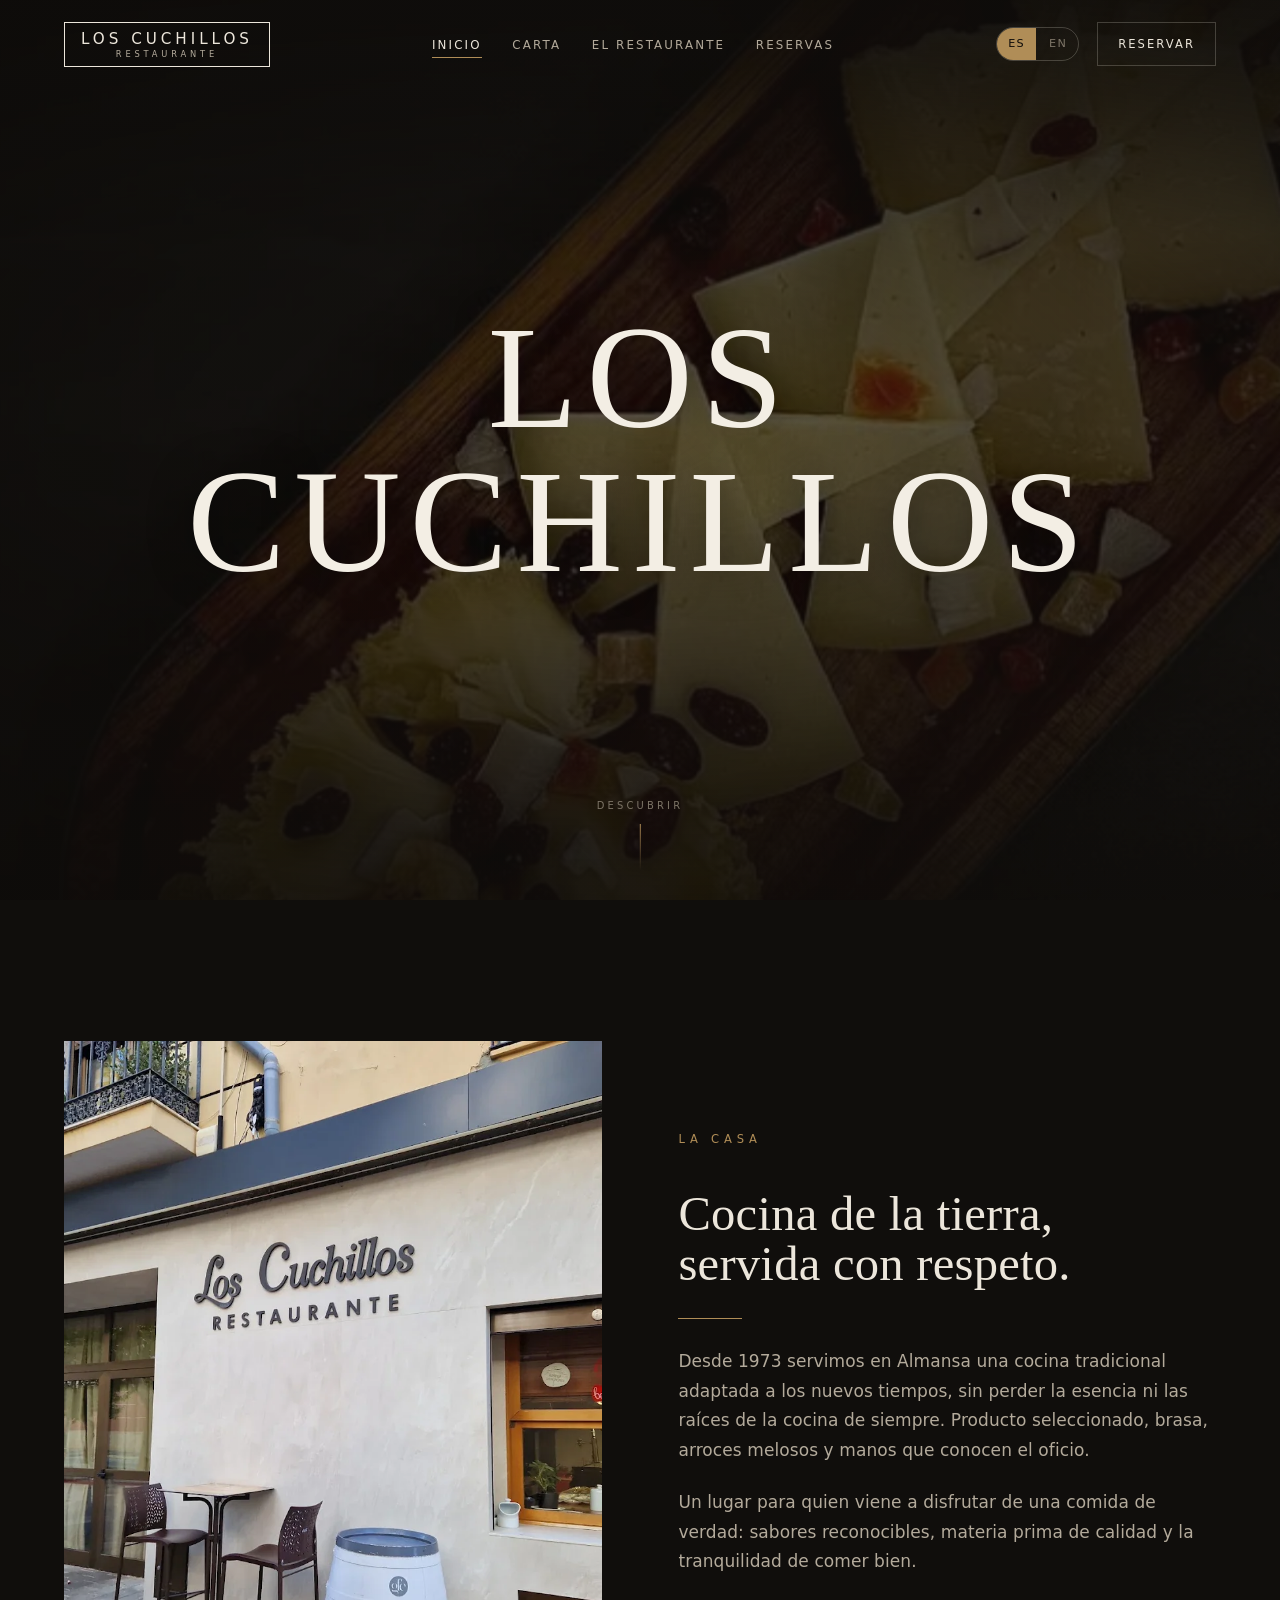
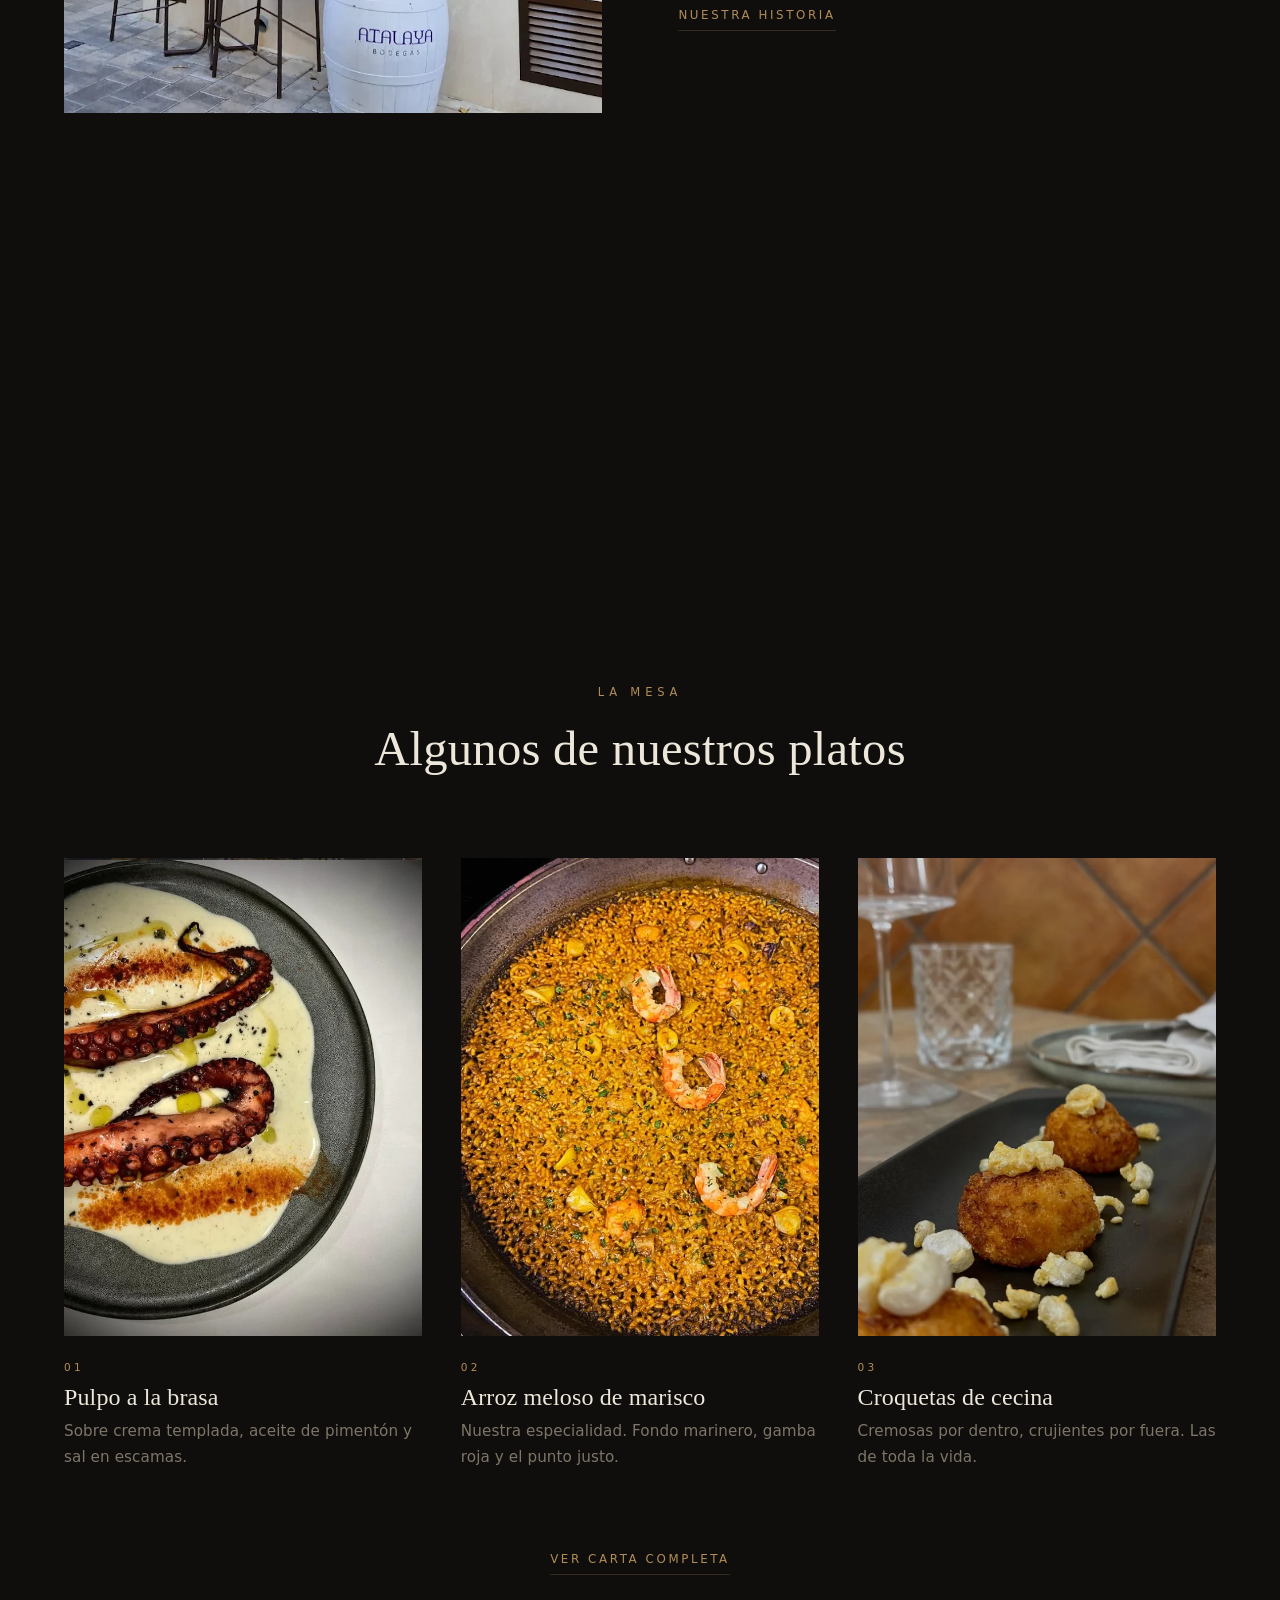
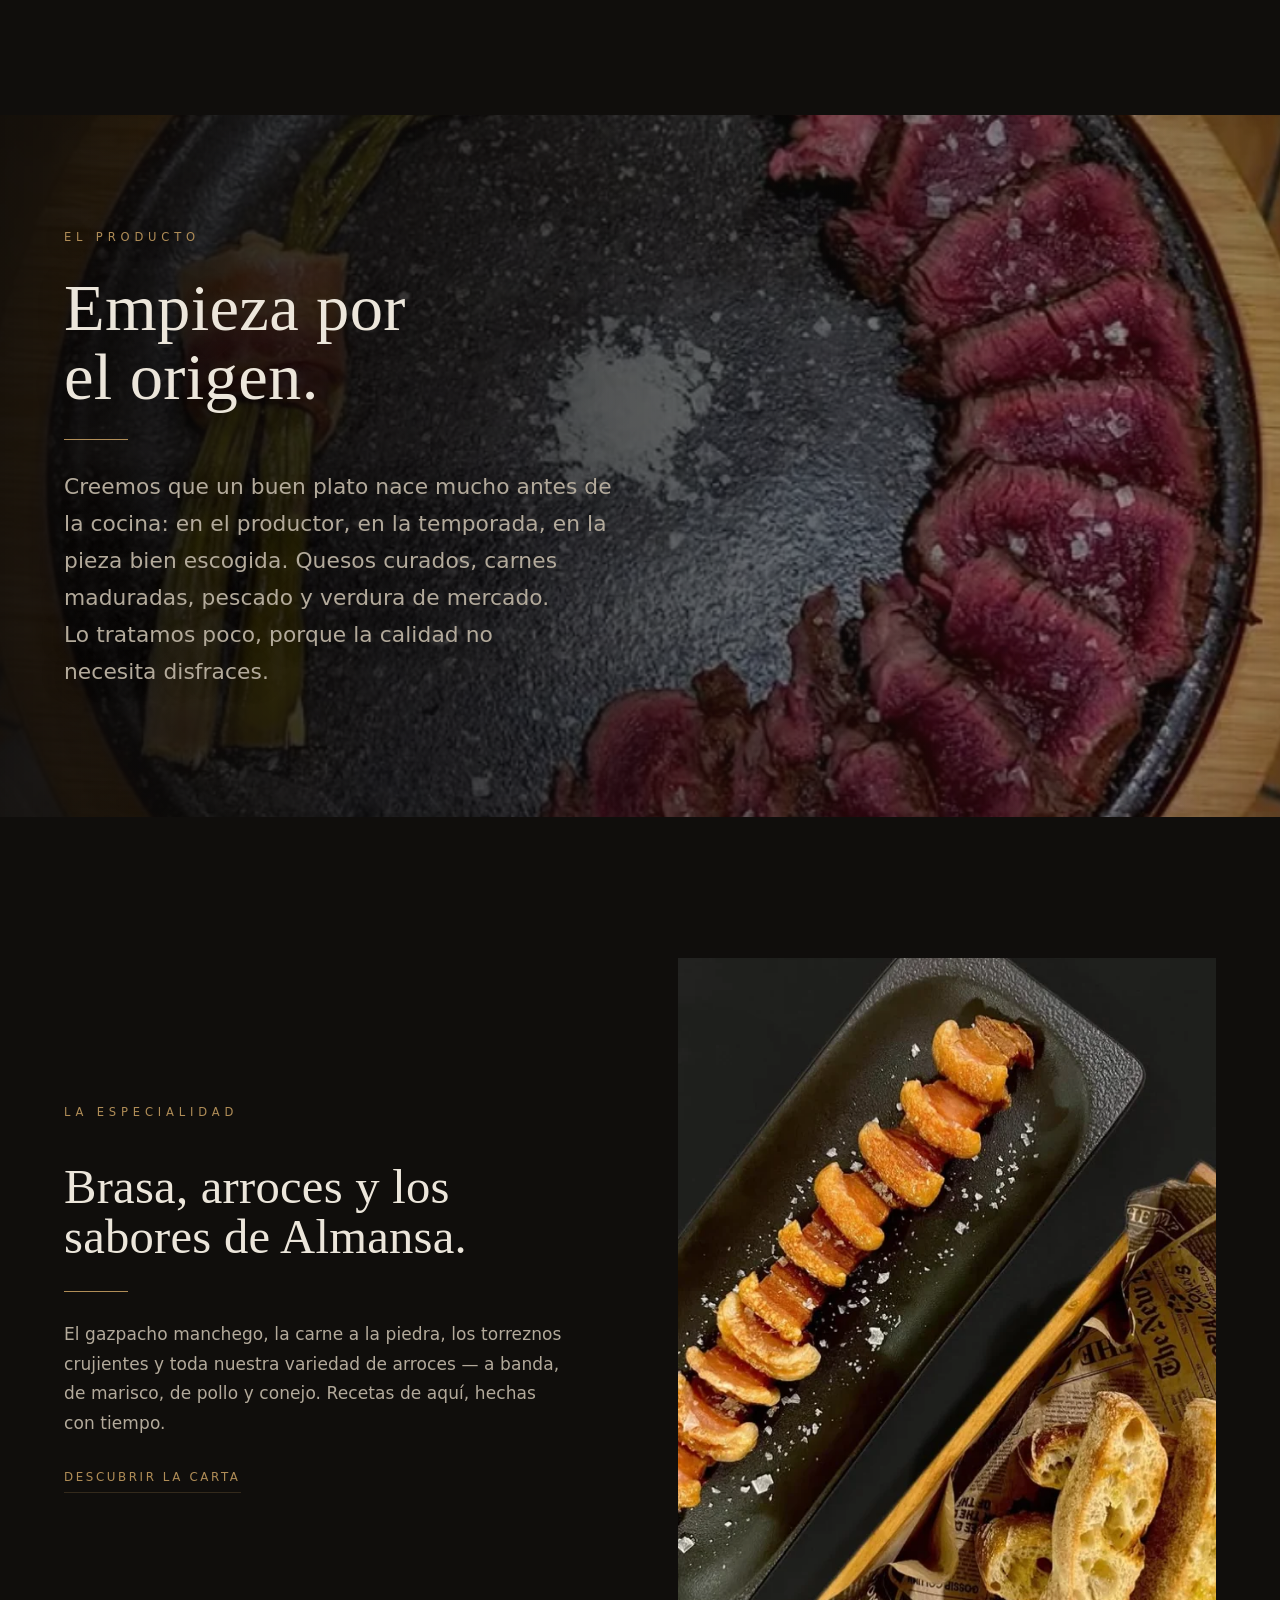
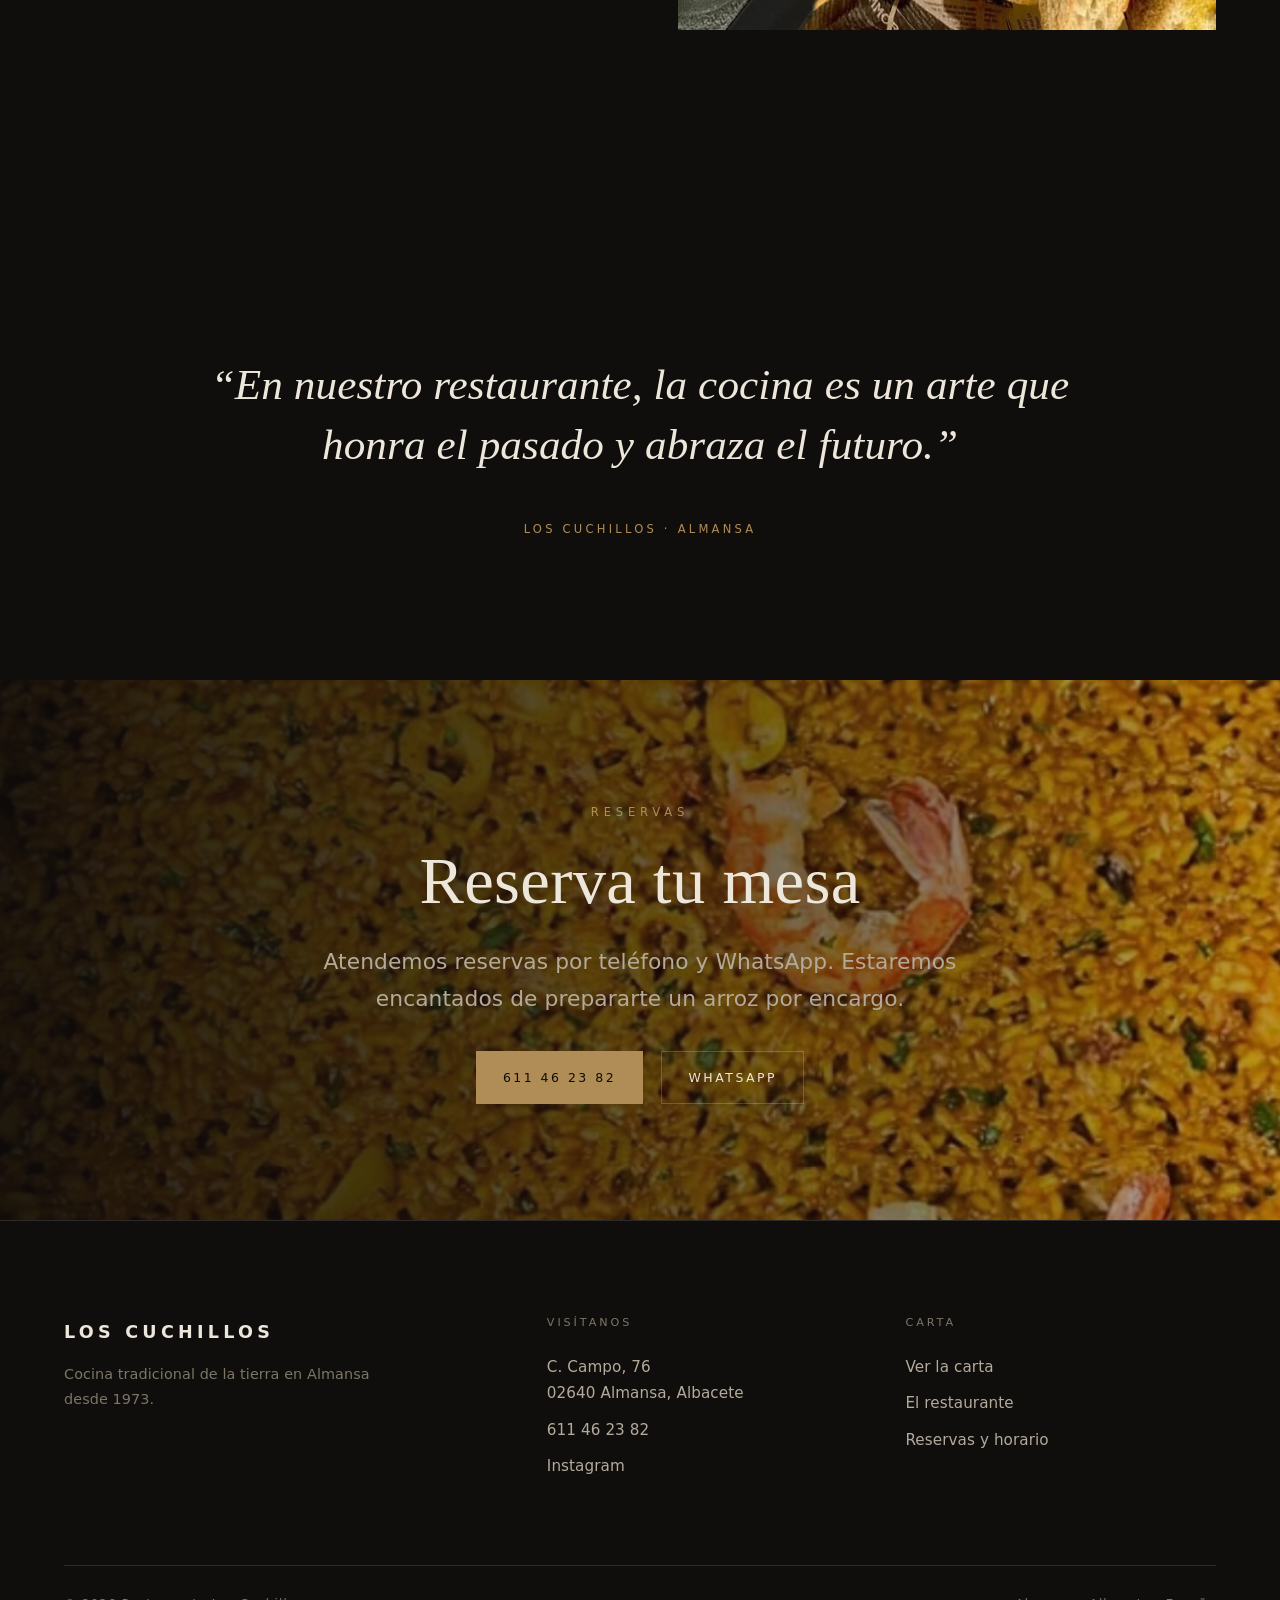
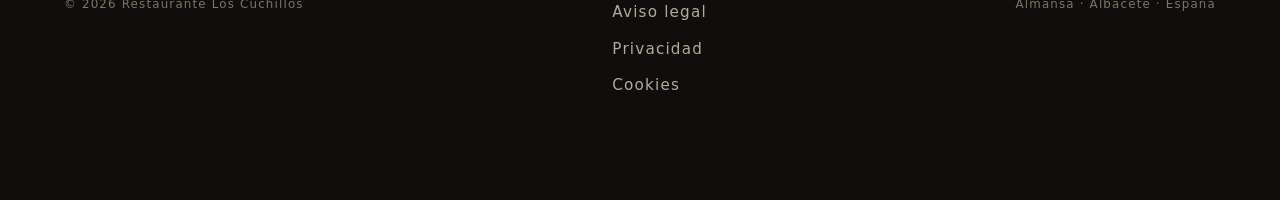
==== commit ebbaff21: "SEO, Legal" ====
--- a/index.html
+++ b/index.html
@@ -28,9 +28,7 @@
 <meta name="twitter:description" content="Cocina tradicional de la tierra en Almansa desde 1973: arroces, brasa y producto de temporada." />
 <meta name="twitter:image" content="https://lodesiko12.github.io/Web-Los-Cuchillos/og-image.jpg" />
 <link rel="preload" as="image" href="assets/quesos.webp" fetchpriority="high" />
-<link rel="preconnect" href="https://fonts.googleapis.com" />
-<link rel="preconnect" href="https://fonts.gstatic.com" crossorigin />
-<link href="https://fonts.googleapis.com/css2?family=Cinzel:wght@400;500;600&family=Cormorant+Garamond:ital,wght@0,400;0,500;0,600;1,400;1,500&family=Jost:wght@300;400;500&display=swap" rel="stylesheet" />
+<link rel="stylesheet" href="fonts/fonts.css" />
 <link rel="stylesheet" href="css/site.css" />
 <script type="application/ld+json">
 {
@@ -141,6 +139,9 @@
   </div>
 </section>
 
+<!-- ============ MENÚ DEL DÍA (dinámico desde Google Sheets) ============ -->
+<section class="section wrap" id="menudia-home"></section>
+
 <!-- ============ PLATOS DESTACADOS ============ -->
 <section class="section wrap">
   <div class="center reveal" style="margin-bottom:clamp(48px,7vw,84px)">
@@ -253,11 +254,17 @@
     </div>
     <div class="footer__bot">
       <span>© 2026 Restaurante Los Cuchillos</span>
+      <nav class="footer__legal" aria-label="Legal">
+        <a href="aviso-legal.html" data-es="Aviso legal" data-en="Legal notice">Aviso legal</a>
+        <a href="privacidad.html" data-es="Privacidad" data-en="Privacy">Privacidad</a>
+        <a href="cookies.html" data-es="Cookies" data-en="Cookies">Cookies</a>
+      </nav>
       <span data-es="Almansa · Albacete · España" data-en="Almansa · Albacete · Spain">Almansa · Albacete · España</span>
     </div>
   </div>
 </footer>
 
 <script src="js/site.js"></script>
+<script src="js/menu.js" defer></script>
 </body>
 </html>
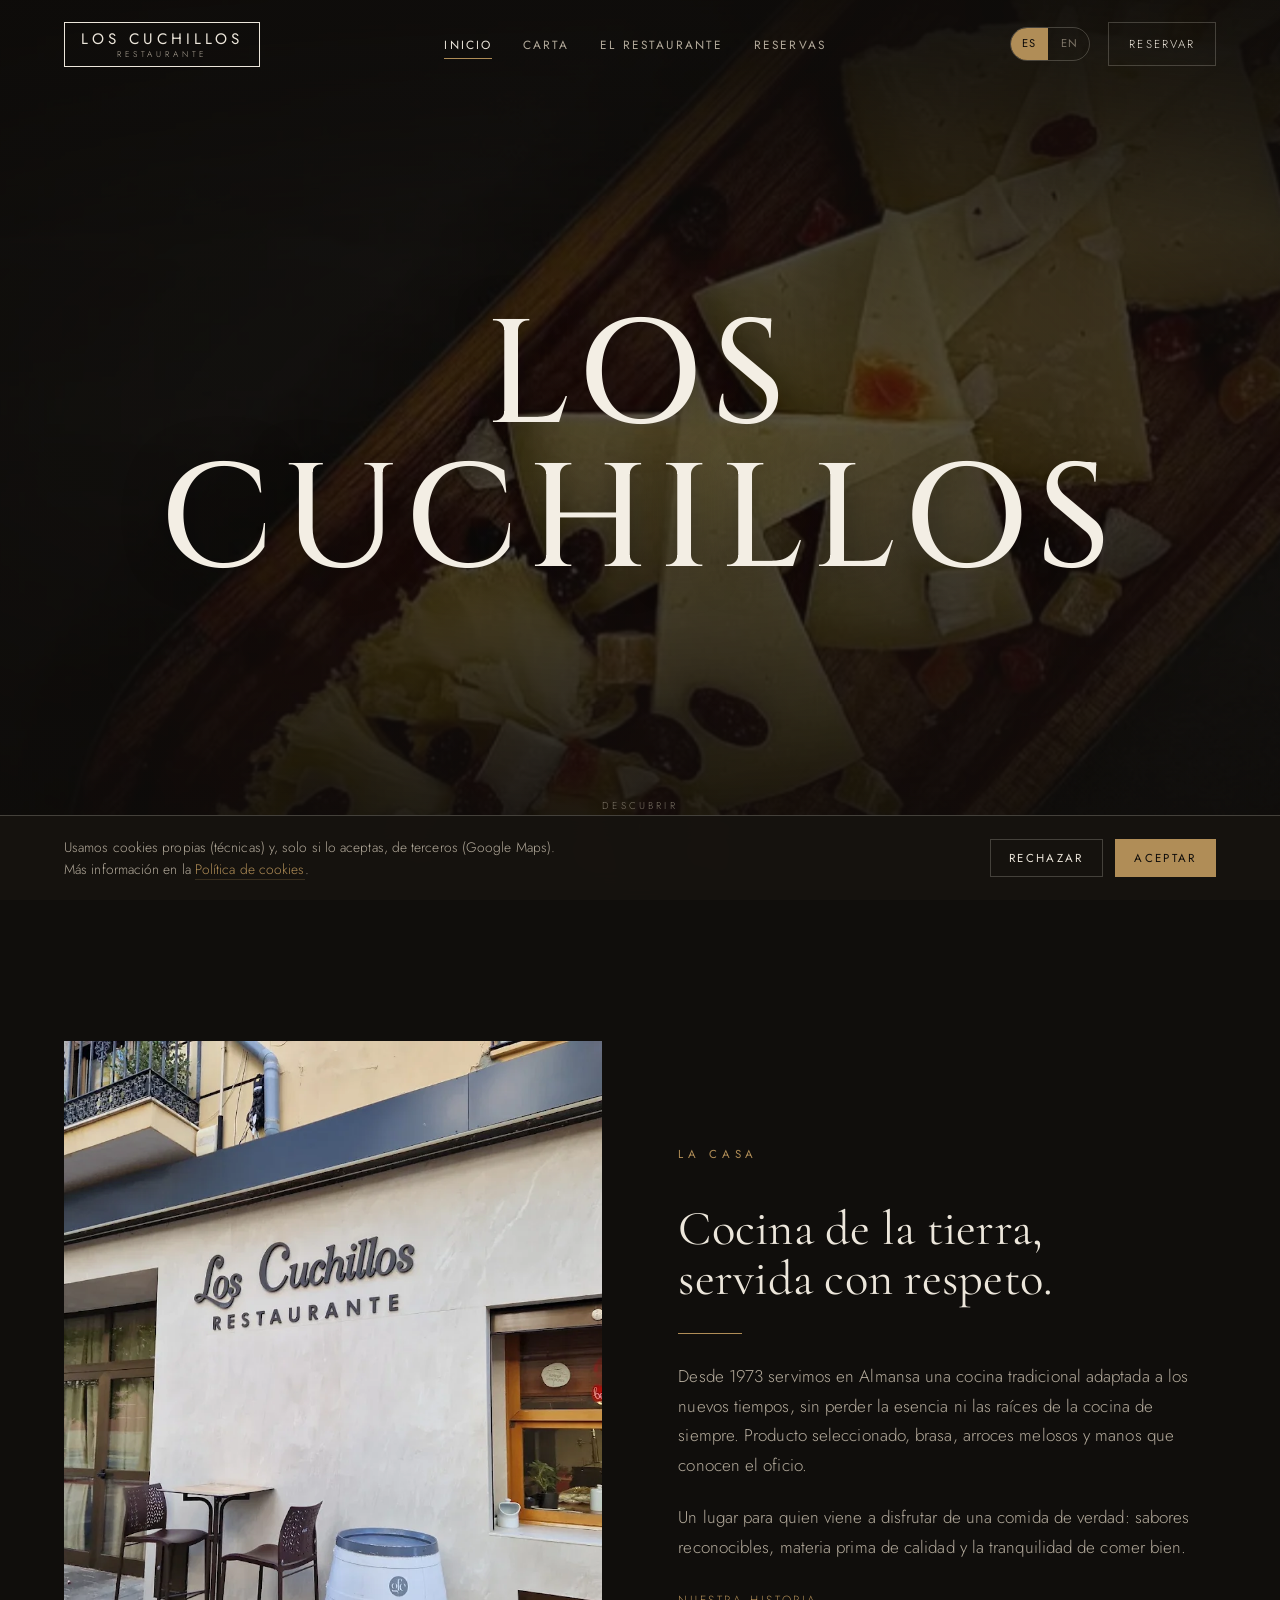
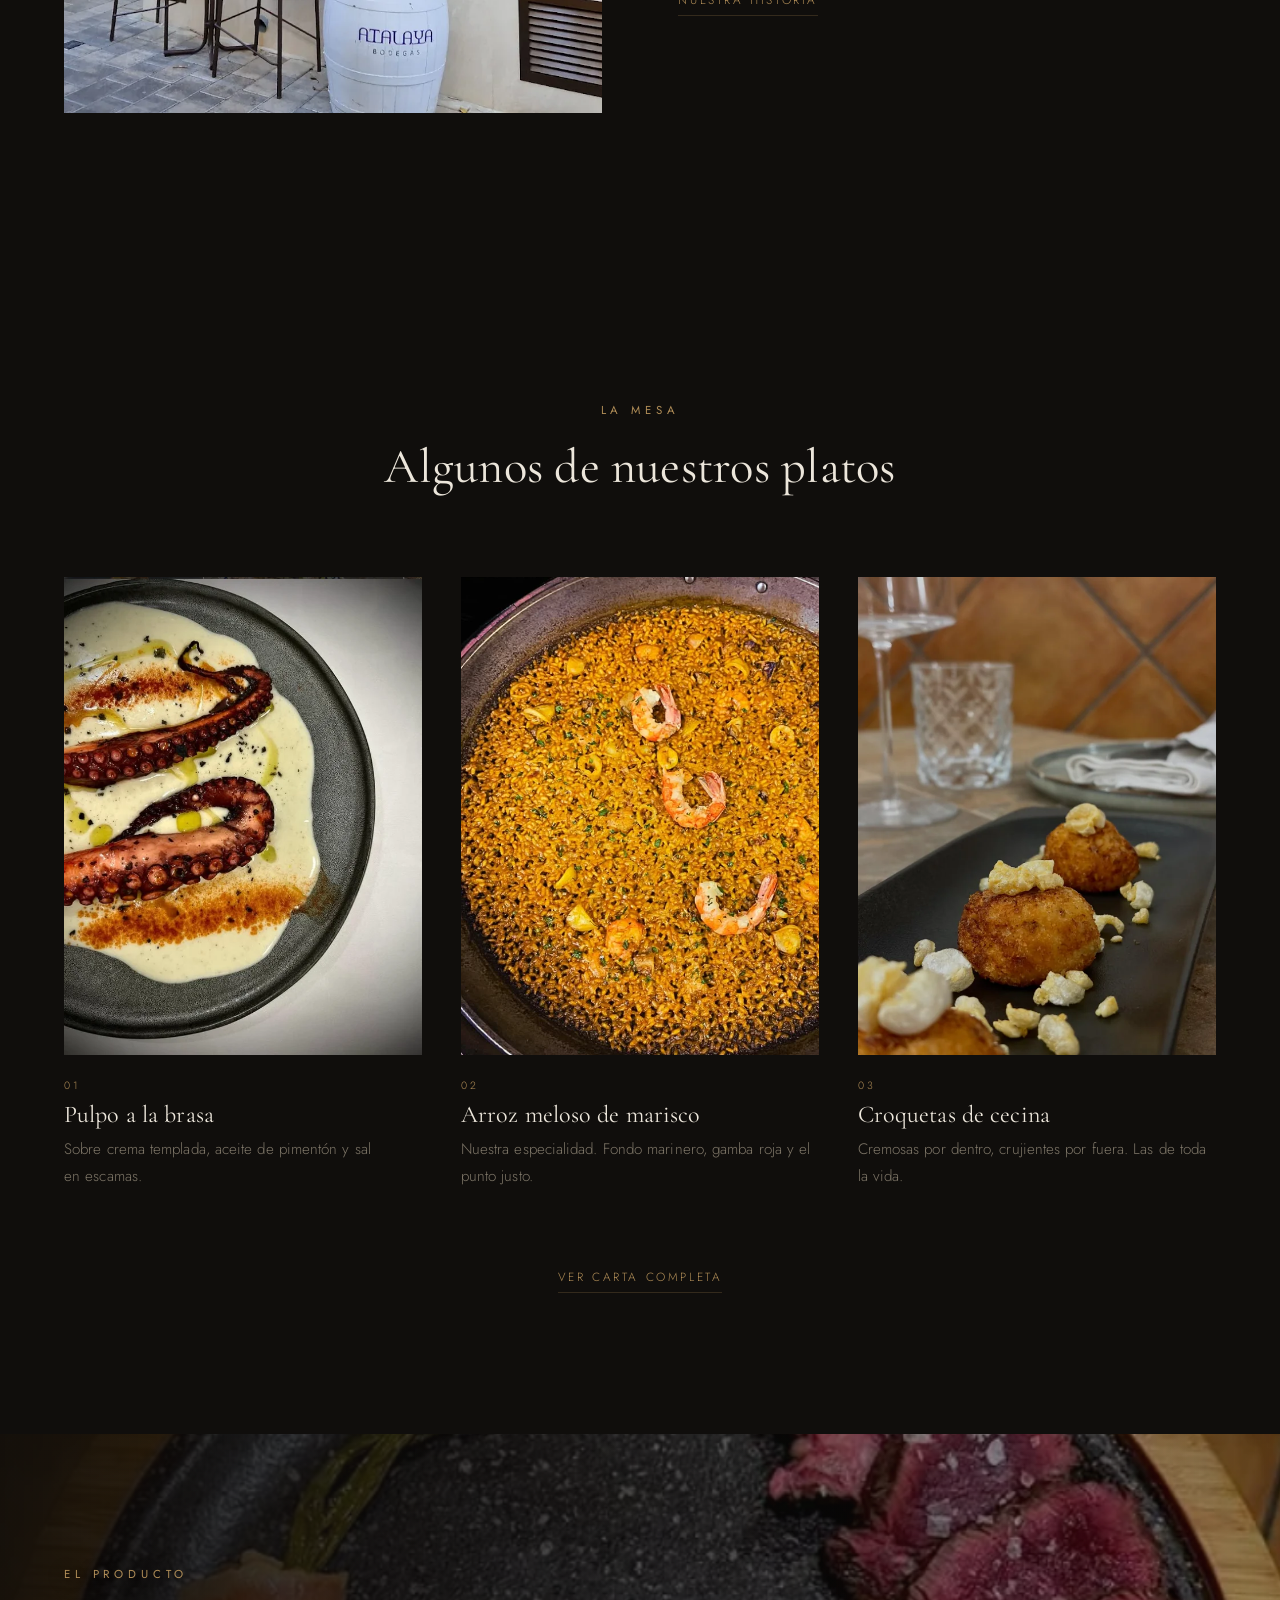
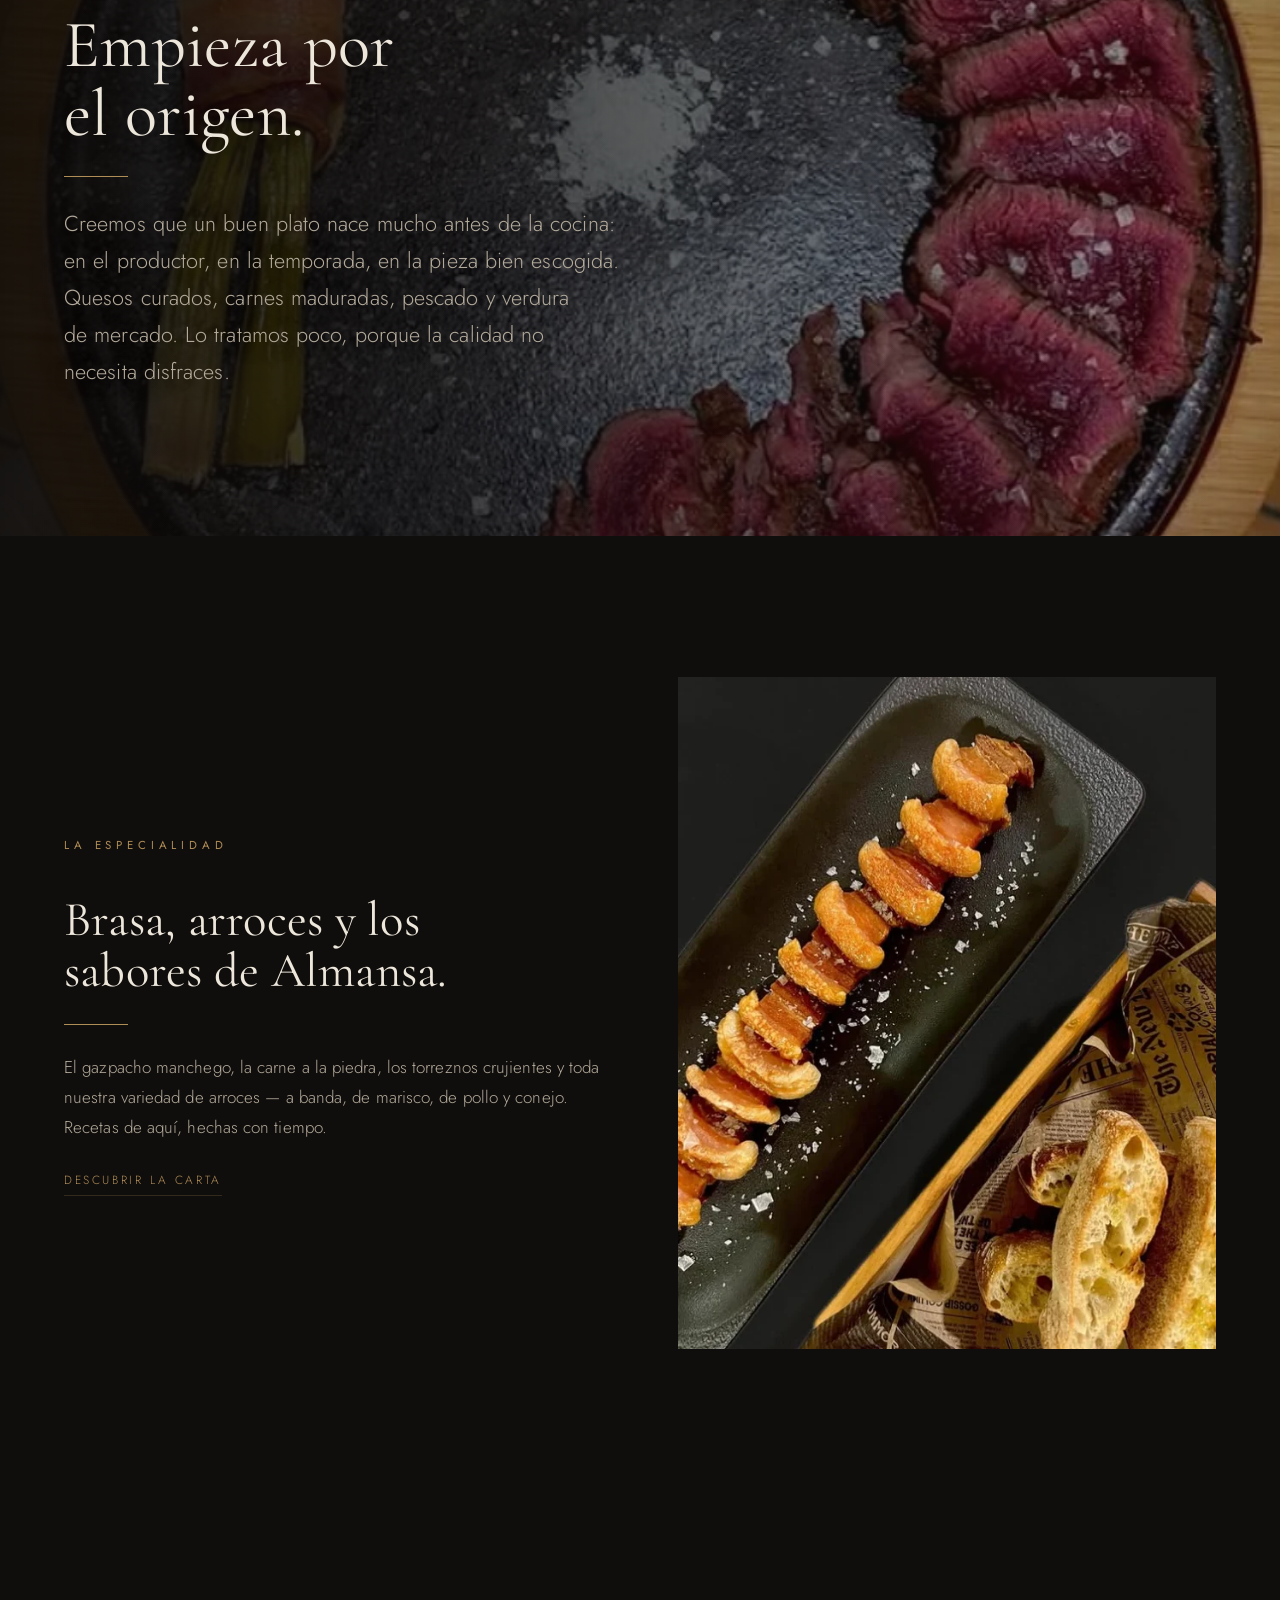
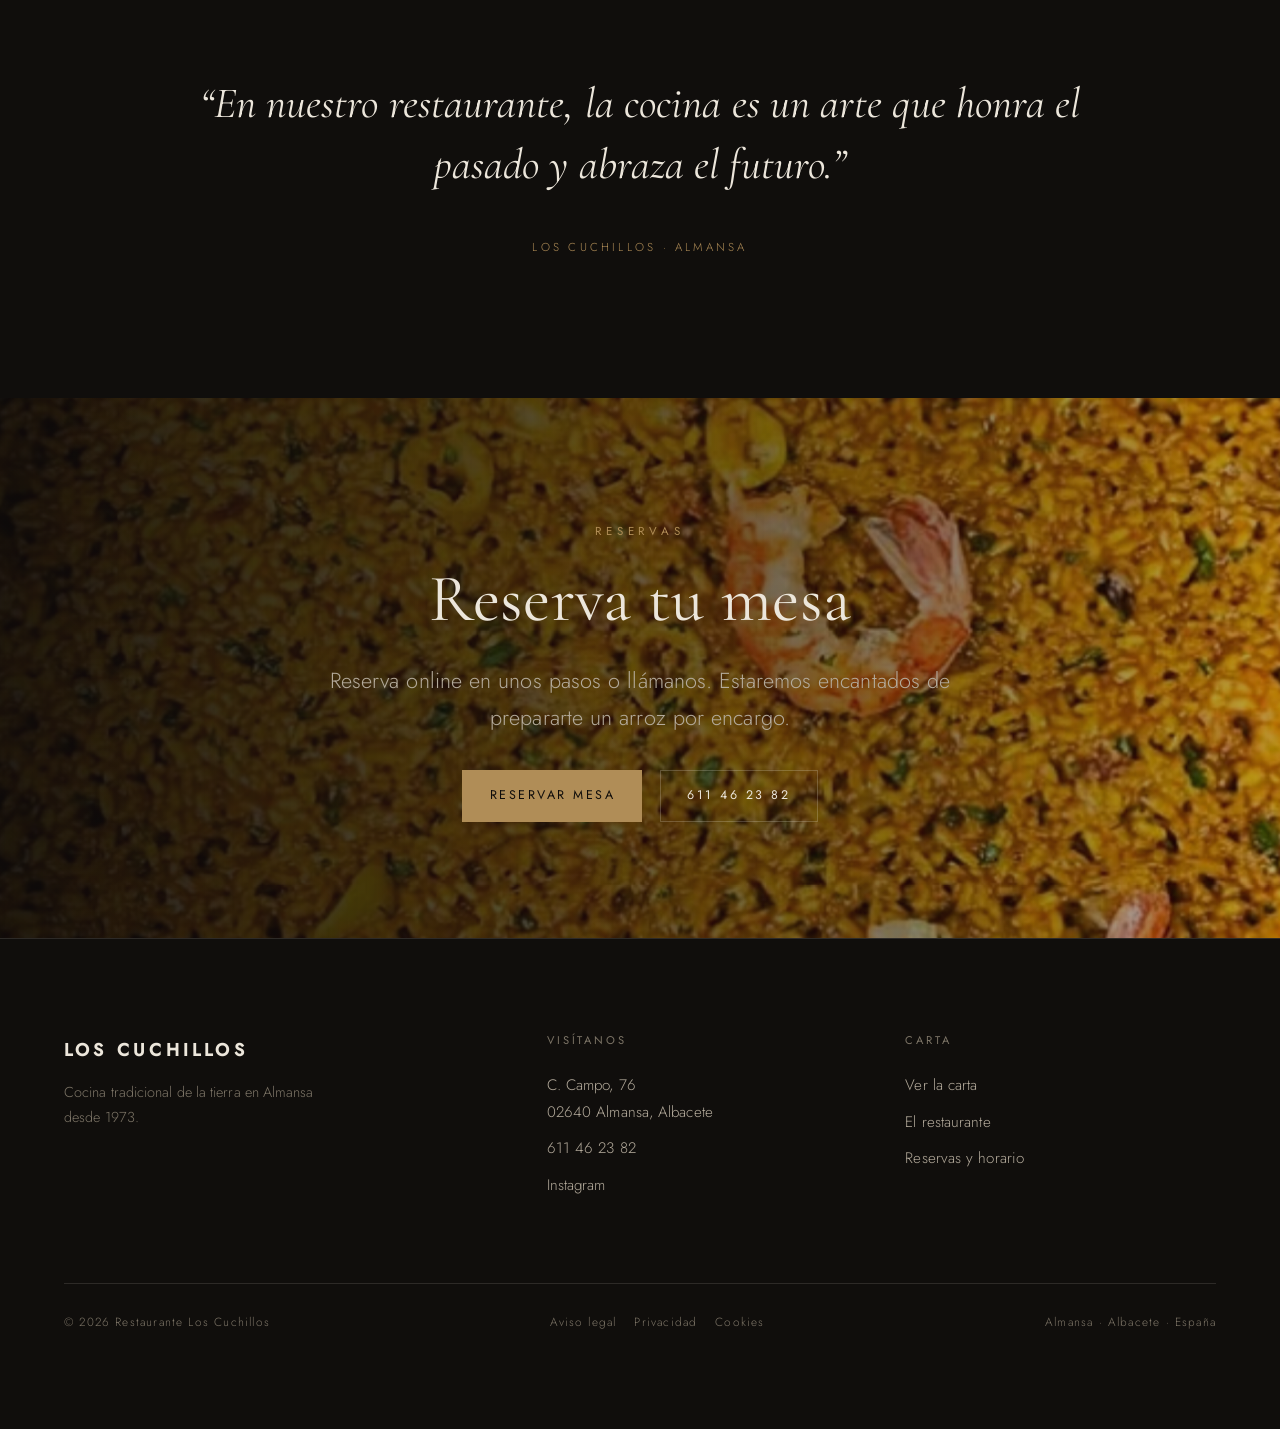
==== commit 351acafe: "Reservas online con widget Turnigo + mejoras móvil - contacto.html: sección #reservar con el widget " ====
--- a/index.html
+++ b/index.html
@@ -29,7 +29,7 @@
 <meta name="twitter:image" content="https://lodesiko12.github.io/Web-Los-Cuchillos/og-image.jpg" />
 <link rel="preload" as="image" href="assets/quesos.webp" fetchpriority="high" />
 <link rel="stylesheet" href="fonts/fonts.css" />
-<link rel="stylesheet" href="css/site.css" />
+<link rel="stylesheet" href="css/site.css?v=4" />
 <script type="application/ld+json">
 {
   "@context": "https://schema.org",
@@ -45,7 +45,7 @@
   "servesCuisine": ["Mediterránea", "Tradicional española", "Arroces", "Carnes a la brasa"],
   "foundingDate": "1973",
   "currenciesAccepted": "EUR",
-  "acceptsReservations": true,
+  "acceptsReservations": "https://lodesiko12.github.io/Web-Los-Cuchillos/contacto.html",
   "hasMenu": "https://lodesiko12.github.io/Web-Los-Cuchillos/carta.html",
   "address": {
     "@type": "PostalAddress",
@@ -88,7 +88,7 @@
       <button data-lang="es" class="on">ES</button>
       <button data-lang="en">EN</button>
     </div>
-    <a class="nav-cta" href="tel:+34611462382" data-es="Reservar" data-en="Book">Reservar</a>
+    <a class="nav-cta" href="contacto.html#reservar" data-es="Reservar" data-en="Book">Reservar</a>
     <button class="burger" aria-label="Menú"><span></span><span></span><span></span></button>
   </div>
 </nav>
@@ -222,10 +222,10 @@
     <div class="reveal" style="max-width:720px;margin-inline:auto">
       <span class="eyebrow" data-es="Reservas" data-en="Reservations">Reservas</span>
       <h2 class="h-xl" style="margin:20px 0 28px" data-es="Reserva tu mesa" data-en="Book your table">Reserva tu mesa</h2>
-      <p class="lead" data-es="Atendemos reservas por teléfono y WhatsApp. Estaremos encantados de prepararte un arroz por encargo." data-en="We take reservations by phone and WhatsApp. We will gladly prepare a rice to order for you.">Atendemos reservas por teléfono y WhatsApp. Estaremos encantados de prepararte un arroz por encargo.</p>
+      <p class="lead" data-es="Reserva online en unos pasos o llámanos. Estaremos encantados de prepararte un arroz por encargo." data-en="Book online in a few steps or give us a call. We will gladly prepare a rice to order for you.">Reserva online en unos pasos o llámanos. Estaremos encantados de prepararte un arroz por encargo.</p>
       <div class="hero__cues" style="margin-top:34px">
-        <a class="btn btn--solid" href="tel:+34611462382">611 46 23 82</a>
-        <a class="btn" href="https://wa.me/34611462382" target="_blank" rel="noopener" data-es="WhatsApp" data-en="WhatsApp">WhatsApp</a>
+        <a class="btn btn--solid" href="contacto.html#reservar" data-es="Reservar mesa" data-en="Book a table">Reservar mesa</a>
+        <a class="btn" href="tel:+34611462382">611 46 23 82</a>
       </div>
     </div>
   </div>
@@ -264,7 +264,7 @@
   </div>
 </footer>
 
-<script src="js/site.js"></script>
-<script src="js/menu.js" defer></script>
+<script src="js/site.js?v=2"></script>
+<script src="js/menu.js?v=3" defer></script>
 </body>
 </html>
--- a/fonts/fonts.css
+++ b/fonts/fonts.css
@@ -0,0 +1,23 @@
+/* Los Cuchillos — fuentes auto-alojadas (Google Fonts, subsets latin/latin-ext) */
+@font-face{font-family:'Cinzel';font-style:normal;font-weight:400;font-display:swap;src:url('cinzel-400-normal-latin-ext.woff2') format('woff2');unicode-range:U+0100-02BA, U+02BD-02C5, U+02C7-02CC, U+02CE-02D7, U+02DD-02FF, U+0304, U+0308, U+0329, U+1D00-1DBF, U+1E00-1E9F, U+1EF2-1EFF, U+2020, U+20A0-20AB, U+20AD-20C0, U+2113, U+2C60-2C7F, U+A720-A7FF;}
+@font-face{font-family:'Cinzel';font-style:normal;font-weight:400;font-display:swap;src:url('cinzel-400-normal-latin.woff2') format('woff2');unicode-range:U+0000-00FF, U+0131, U+0152-0153, U+02BB-02BC, U+02C6, U+02DA, U+02DC, U+0304, U+0308, U+0329, U+2000-206F, U+20AC, U+2122, U+2191, U+2193, U+2212, U+2215, U+FEFF, U+FFFD;}
+@font-face{font-family:'Cinzel';font-style:normal;font-weight:500;font-display:swap;src:url('cinzel-500-normal-latin-ext.woff2') format('woff2');unicode-range:U+0100-02BA, U+02BD-02C5, U+02C7-02CC, U+02CE-02D7, U+02DD-02FF, U+0304, U+0308, U+0329, U+1D00-1DBF, U+1E00-1E9F, U+1EF2-1EFF, U+2020, U+20A0-20AB, U+20AD-20C0, U+2113, U+2C60-2C7F, U+A720-A7FF;}
+@font-face{font-family:'Cinzel';font-style:normal;font-weight:500;font-display:swap;src:url('cinzel-500-normal-latin.woff2') format('woff2');unicode-range:U+0000-00FF, U+0131, U+0152-0153, U+02BB-02BC, U+02C6, U+02DA, U+02DC, U+0304, U+0308, U+0329, U+2000-206F, U+20AC, U+2122, U+2191, U+2193, U+2212, U+2215, U+FEFF, U+FFFD;}
+@font-face{font-family:'Cinzel';font-style:normal;font-weight:600;font-display:swap;src:url('cinzel-600-normal-latin-ext.woff2') format('woff2');unicode-range:U+0100-02BA, U+02BD-02C5, U+02C7-02CC, U+02CE-02D7, U+02DD-02FF, U+0304, U+0308, U+0329, U+1D00-1DBF, U+1E00-1E9F, U+1EF2-1EFF, U+2020, U+20A0-20AB, U+20AD-20C0, U+2113, U+2C60-2C7F, U+A720-A7FF;}
+@font-face{font-family:'Cinzel';font-style:normal;font-weight:600;font-display:swap;src:url('cinzel-600-normal-latin.woff2') format('woff2');unicode-range:U+0000-00FF, U+0131, U+0152-0153, U+02BB-02BC, U+02C6, U+02DA, U+02DC, U+0304, U+0308, U+0329, U+2000-206F, U+20AC, U+2122, U+2191, U+2193, U+2212, U+2215, U+FEFF, U+FFFD;}
+@font-face{font-family:'Cormorant Garamond';font-style:italic;font-weight:400;font-display:swap;src:url('cormorant-garamond-400-italic-latin-ext.woff2') format('woff2');unicode-range:U+0100-02BA, U+02BD-02C5, U+02C7-02CC, U+02CE-02D7, U+02DD-02FF, U+0304, U+0308, U+0329, U+1D00-1DBF, U+1E00-1E9F, U+1EF2-1EFF, U+2020, U+20A0-20AB, U+20AD-20C0, U+2113, U+2C60-2C7F, U+A720-A7FF;}
+@font-face{font-family:'Cormorant Garamond';font-style:italic;font-weight:400;font-display:swap;src:url('cormorant-garamond-400-italic-latin.woff2') format('woff2');unicode-range:U+0000-00FF, U+0131, U+0152-0153, U+02BB-02BC, U+02C6, U+02DA, U+02DC, U+0304, U+0308, U+0329, U+2000-206F, U+20AC, U+2122, U+2191, U+2193, U+2212, U+2215, U+FEFF, U+FFFD;}
+@font-face{font-family:'Cormorant Garamond';font-style:italic;font-weight:500;font-display:swap;src:url('cormorant-garamond-500-italic-latin-ext.woff2') format('woff2');unicode-range:U+0100-02BA, U+02BD-02C5, U+02C7-02CC, U+02CE-02D7, U+02DD-02FF, U+0304, U+0308, U+0329, U+1D00-1DBF, U+1E00-1E9F, U+1EF2-1EFF, U+2020, U+20A0-20AB, U+20AD-20C0, U+2113, U+2C60-2C7F, U+A720-A7FF;}
+@font-face{font-family:'Cormorant Garamond';font-style:italic;font-weight:500;font-display:swap;src:url('cormorant-garamond-500-italic-latin.woff2') format('woff2');unicode-range:U+0000-00FF, U+0131, U+0152-0153, U+02BB-02BC, U+02C6, U+02DA, U+02DC, U+0304, U+0308, U+0329, U+2000-206F, U+20AC, U+2122, U+2191, U+2193, U+2212, U+2215, U+FEFF, U+FFFD;}
+@font-face{font-family:'Cormorant Garamond';font-style:normal;font-weight:400;font-display:swap;src:url('cormorant-garamond-400-normal-latin-ext.woff2') format('woff2');unicode-range:U+0100-02BA, U+02BD-02C5, U+02C7-02CC, U+02CE-02D7, U+02DD-02FF, U+0304, U+0308, U+0329, U+1D00-1DBF, U+1E00-1E9F, U+1EF2-1EFF, U+2020, U+20A0-20AB, U+20AD-20C0, U+2113, U+2C60-2C7F, U+A720-A7FF;}
+@font-face{font-family:'Cormorant Garamond';font-style:normal;font-weight:400;font-display:swap;src:url('cormorant-garamond-400-normal-latin.woff2') format('woff2');unicode-range:U+0000-00FF, U+0131, U+0152-0153, U+02BB-02BC, U+02C6, U+02DA, U+02DC, U+0304, U+0308, U+0329, U+2000-206F, U+20AC, U+2122, U+2191, U+2193, U+2212, U+2215, U+FEFF, U+FFFD;}
+@font-face{font-family:'Cormorant Garamond';font-style:normal;font-weight:500;font-display:swap;src:url('cormorant-garamond-500-normal-latin-ext.woff2') format('woff2');unicode-range:U+0100-02BA, U+02BD-02C5, U+02C7-02CC, U+02CE-02D7, U+02DD-02FF, U+0304, U+0308, U+0329, U+1D00-1DBF, U+1E00-1E9F, U+1EF2-1EFF, U+2020, U+20A0-20AB, U+20AD-20C0, U+2113, U+2C60-2C7F, U+A720-A7FF;}
+@font-face{font-family:'Cormorant Garamond';font-style:normal;font-weight:500;font-display:swap;src:url('cormorant-garamond-500-normal-latin.woff2') format('woff2');unicode-range:U+0000-00FF, U+0131, U+0152-0153, U+02BB-02BC, U+02C6, U+02DA, U+02DC, U+0304, U+0308, U+0329, U+2000-206F, U+20AC, U+2122, U+2191, U+2193, U+2212, U+2215, U+FEFF, U+FFFD;}
+@font-face{font-family:'Cormorant Garamond';font-style:normal;font-weight:600;font-display:swap;src:url('cormorant-garamond-600-normal-latin-ext.woff2') format('woff2');unicode-range:U+0100-02BA, U+02BD-02C5, U+02C7-02CC, U+02CE-02D7, U+02DD-02FF, U+0304, U+0308, U+0329, U+1D00-1DBF, U+1E00-1E9F, U+1EF2-1EFF, U+2020, U+20A0-20AB, U+20AD-20C0, U+2113, U+2C60-2C7F, U+A720-A7FF;}
+@font-face{font-family:'Cormorant Garamond';font-style:normal;font-weight:600;font-display:swap;src:url('cormorant-garamond-600-normal-latin.woff2') format('woff2');unicode-range:U+0000-00FF, U+0131, U+0152-0153, U+02BB-02BC, U+02C6, U+02DA, U+02DC, U+0304, U+0308, U+0329, U+2000-206F, U+20AC, U+2122, U+2191, U+2193, U+2212, U+2215, U+FEFF, U+FFFD;}
+@font-face{font-family:'Jost';font-style:normal;font-weight:300;font-display:swap;src:url('jost-300-normal-latin-ext.woff2') format('woff2');unicode-range:U+0100-02BA, U+02BD-02C5, U+02C7-02CC, U+02CE-02D7, U+02DD-02FF, U+0304, U+0308, U+0329, U+1D00-1DBF, U+1E00-1E9F, U+1EF2-1EFF, U+2020, U+20A0-20AB, U+20AD-20C0, U+2113, U+2C60-2C7F, U+A720-A7FF;}
+@font-face{font-family:'Jost';font-style:normal;font-weight:300;font-display:swap;src:url('jost-300-normal-latin.woff2') format('woff2');unicode-range:U+0000-00FF, U+0131, U+0152-0153, U+02BB-02BC, U+02C6, U+02DA, U+02DC, U+0304, U+0308, U+0329, U+2000-206F, U+20AC, U+2122, U+2191, U+2193, U+2212, U+2215, U+FEFF, U+FFFD;}
+@font-face{font-family:'Jost';font-style:normal;font-weight:400;font-display:swap;src:url('jost-400-normal-latin-ext.woff2') format('woff2');unicode-range:U+0100-02BA, U+02BD-02C5, U+02C7-02CC, U+02CE-02D7, U+02DD-02FF, U+0304, U+0308, U+0329, U+1D00-1DBF, U+1E00-1E9F, U+1EF2-1EFF, U+2020, U+20A0-20AB, U+20AD-20C0, U+2113, U+2C60-2C7F, U+A720-A7FF;}
+@font-face{font-family:'Jost';font-style:normal;font-weight:400;font-display:swap;src:url('jost-400-normal-latin.woff2') format('woff2');unicode-range:U+0000-00FF, U+0131, U+0152-0153, U+02BB-02BC, U+02C6, U+02DA, U+02DC, U+0304, U+0308, U+0329, U+2000-206F, U+20AC, U+2122, U+2191, U+2193, U+2212, U+2215, U+FEFF, U+FFFD;}
+@font-face{font-family:'Jost';font-style:normal;font-weight:500;font-display:swap;src:url('jost-500-normal-latin-ext.woff2') format('woff2');unicode-range:U+0100-02BA, U+02BD-02C5, U+02C7-02CC, U+02CE-02D7, U+02DD-02FF, U+0304, U+0308, U+0329, U+1D00-1DBF, U+1E00-1E9F, U+1EF2-1EFF, U+2020, U+20A0-20AB, U+20AD-20C0, U+2113, U+2C60-2C7F, U+A720-A7FF;}
+@font-face{font-family:'Jost';font-style:normal;font-weight:500;font-display:swap;src:url('jost-500-normal-latin.woff2') format('woff2');unicode-range:U+0000-00FF, U+0131, U+0152-0153, U+02BB-02BC, U+02C6, U+02DA, U+02DC, U+0304, U+0308, U+0329, U+2000-206F, U+20AC, U+2122, U+2191, U+2193, U+2212, U+2215, U+FEFF, U+FFFD;}
--- a/css/site.css
+++ b/css/site.css
@@ -429,8 +429,12 @@
 .hours .day{ color:var(--ink-dim); letter-spacing:.04em; }
 .hours .closed{ color:var(--ink-mut); }
 .hours .hrow.today .day{ color:var(--accent); }
-.map{ width:100%; aspect-ratio:1/1; border:1px solid var(--line); filter:grayscale(1) contrast(.95) brightness(.85); transition:filter .6s var(--ease); }
-.map:hover{ filter:grayscale(.2) contrast(1) brightness(1); }
+.map{ width:100%; aspect-ratio:1/1; border:1px solid var(--line); position:relative; overflow:hidden; }
+.map iframe{ width:100%; height:100%; border:0; display:block; filter:grayscale(1) contrast(.95) brightness(.85); transition:filter .6s var(--ease); }
+.map:hover iframe{ filter:grayscale(.2) contrast(1) brightness(1); }
+/* placeholder de carga al clic (RGPD: no carga Google Maps sin acción) */
+.map__ph{ position:absolute; inset:0; display:flex; flex-direction:column; align-items:center; justify-content:center; gap:14px; text-align:center; padding:24px; background:var(--bg-2); }
+.map__ph p{ margin:0; max-width:34ch; font-size:.82rem; color:var(--ink-mut); line-height:1.6; }
 
 /* ============================================================
    FOOTER
@@ -443,4 +447,77 @@
 .footer a:hover{ color:var(--accent); }
 .footer__brand b{ font-family:var(--font-sans); font-size:1.1rem; letter-spacing:.24em; text-transform:uppercase; }
 .footer__brand p{ color:var(--ink-mut); font-size:.9rem; margin:14px 0 0; max-width:34ch; }
-.footer__bot{ margin-top:clamp(48px,7vw,80px); padding-top:28px; border-top:1px solid var(--line); display:flex; justify-content:space-between; gap:18px; flex-wrap:wrap; font-size:.74rem; letter-spacing:.1em; color:var(--ink-mut); }
+.footer__bot{ margin-top:clamp(48px,7vw,80px); padding-top:28px; border-top:1px solid var(--line); display:flex; justify-content:space-between; align-items:center; gap:14px 24px; flex-wrap:wrap; font-size:.74rem; letter-spacing:.1em; color:var(--ink-mut); }
+.footer__legal{ display:flex; gap:18px; flex-wrap:wrap; }
+.footer__legal a{ display:inline; padding:0; font-size:.74rem; color:var(--ink-mut); }
+.footer__legal a:hover{ color:var(--accent); }
+
+/* ============================================================
+   PÁGINAS LEGALES
+   ============================================================ */
+.legal{ max-width:820px; }
+.legal h1{ font-size:clamp(2.2rem,5vw,3.4rem); }
+.legal h2{ font-size:clamp(1.4rem,2.6vw,1.9rem); margin:48px 0 14px; }
+.legal h3{ font-size:1.15rem; margin:28px 0 10px; font-family:var(--font-sans); font-weight:500; letter-spacing:.02em; }
+.legal p, .legal li{ color:var(--ink-dim); font-size:1rem; line-height:1.8; }
+.legal ul{ padding-left:1.2em; margin:0 0 18px; }
+.legal li{ margin-bottom:8px; }
+.legal a{ color:var(--accent); border-bottom:1px solid var(--accent-soft); }
+.legal a:hover{ border-color:var(--accent); }
+.legal .updated{ font-size:.8rem; color:var(--ink-mut); letter-spacing:.06em; }
+.legal table{ width:100%; border-collapse:collapse; margin:14px 0 24px; font-size:.9rem; }
+.legal th, .legal td{ text-align:left; padding:10px 12px; border:1px solid var(--line); color:var(--ink-dim); vertical-align:top; overflow-wrap:anywhere; }
+.legal table{ table-layout:fixed; }
+.legal th{ color:var(--ink); font-family:var(--font-sans); font-weight:500; background:var(--bg-2); }
+.legal .placeholder{ color:var(--accent); font-weight:500; }
+.legal .btn{ white-space:normal; max-width:100%; text-align:center; }
+
+/* ============================================================
+   MENÚ DEL DÍA (dinámico)
+   ============================================================ */
+.menudia{ border:1px solid var(--line-2); background:var(--bg-2); padding:clamp(28px,4vw,48px); }
+.menudia__top{ display:flex; align-items:baseline; justify-content:space-between; gap:18px; flex-wrap:wrap; }
+.menudia__price{ font-family:var(--font-display); font-size:clamp(1.6rem,3vw,2.4rem); color:var(--accent); overflow-wrap:anywhere; }
+.menudia__incl{ color:var(--ink-dim); font-size:.95rem; margin:8px 0 0; }
+.menudia__note{ color:var(--ink-mut); font-size:.92rem; margin:10px 0 0; }
+.menudia__cols{ display:grid; grid-template-columns:repeat(3,1fr); gap:clamp(24px,4vw,48px); margin-top:clamp(24px,3vw,36px); }
+@media(max-width:760px){ .menudia__cols{ grid-template-columns:1fr; gap:26px; } }
+.menudia__group h3{ font-family:var(--font-sans); font-weight:500; font-size:.72rem; letter-spacing:.24em; text-transform:uppercase; color:var(--ink-mut); margin:0 0 14px; }
+.menudia__group ul{ list-style:none; margin:0; padding:0; }
+.menudia__group li{ font-family:var(--font-display); font-size:1.25rem; color:var(--ink); padding:7px 0; border-bottom:1px solid var(--line); }
+.menudia__desc{ font-family:var(--font-sans); font-size:.82rem; color:var(--ink-mut); }
+
+/* ============================================================
+   FAQ
+   ============================================================ */
+.faq{ max-width:820px; margin-inline:auto; }
+.faq__item{ border-bottom:1px solid var(--line); }
+.faq__item summary{ cursor:pointer; list-style:none; padding:22px 0; display:flex; justify-content:space-between; align-items:center; gap:18px;
+  font-family:var(--font-display); font-size:1.3rem; color:var(--ink); transition:color .3s var(--ease); }
+.faq__item summary::-webkit-details-marker{ display:none; }
+.faq__item summary::after{ content:"+"; font-family:var(--font-sans); color:var(--accent); font-size:1.4rem; transition:transform .3s var(--ease); }
+.faq__item[open] summary::after{ transform:rotate(45deg); }
+.faq__item summary:hover{ color:var(--accent); }
+.faq__item p{ color:var(--ink-dim); margin:0 0 22px; max-width:70ch; }
+
+/* ============================================================
+   BANNER DE COOKIES
+   ============================================================ */
+.cookie{ position:fixed; left:0; right:0; bottom:0; z-index:200; background:rgba(22,19,15,.97);
+  -webkit-backdrop-filter:blur(14px); backdrop-filter:blur(14px); border-top:1px solid var(--line-2);
+  padding:20px var(--pad); transform:translateY(110%); transition:transform .5s var(--ease); }
+.cookie.show{ transform:translateY(0); }
+.cookie__in{ max-width:var(--maxw); margin-inline:auto; display:flex; align-items:center; gap:22px; flex-wrap:wrap; justify-content:space-between; }
+.cookie__txt{ font-size:.86rem; color:var(--ink-dim); line-height:1.6; max-width:64ch; margin:0; }
+.cookie__txt a{ color:var(--accent); border-bottom:1px solid var(--accent-soft); }
+.cookie__btns{ display:flex; gap:12px; flex-wrap:wrap; }
+.cookie .btn{ padding:.85em 1.6em; font-size:.72rem; }
+@media(max-width:620px){ .cookie__btns{ width:100%; } .cookie .btn{ flex:1; justify-content:center; } }
+
+/* ============================================================
+   WIDGET DE RESERVAS (iframe externo)
+   ============================================================ */
+#reservar{ scroll-margin-top:90px; }
+/* reserva hueco hasta que el script monta el iframe (evita saltos de layout) */
+#reservas-widget:not([data-reservas-mounted]){ min-height:620px; }
+#reservas-widget iframe{ border-radius:2px; }
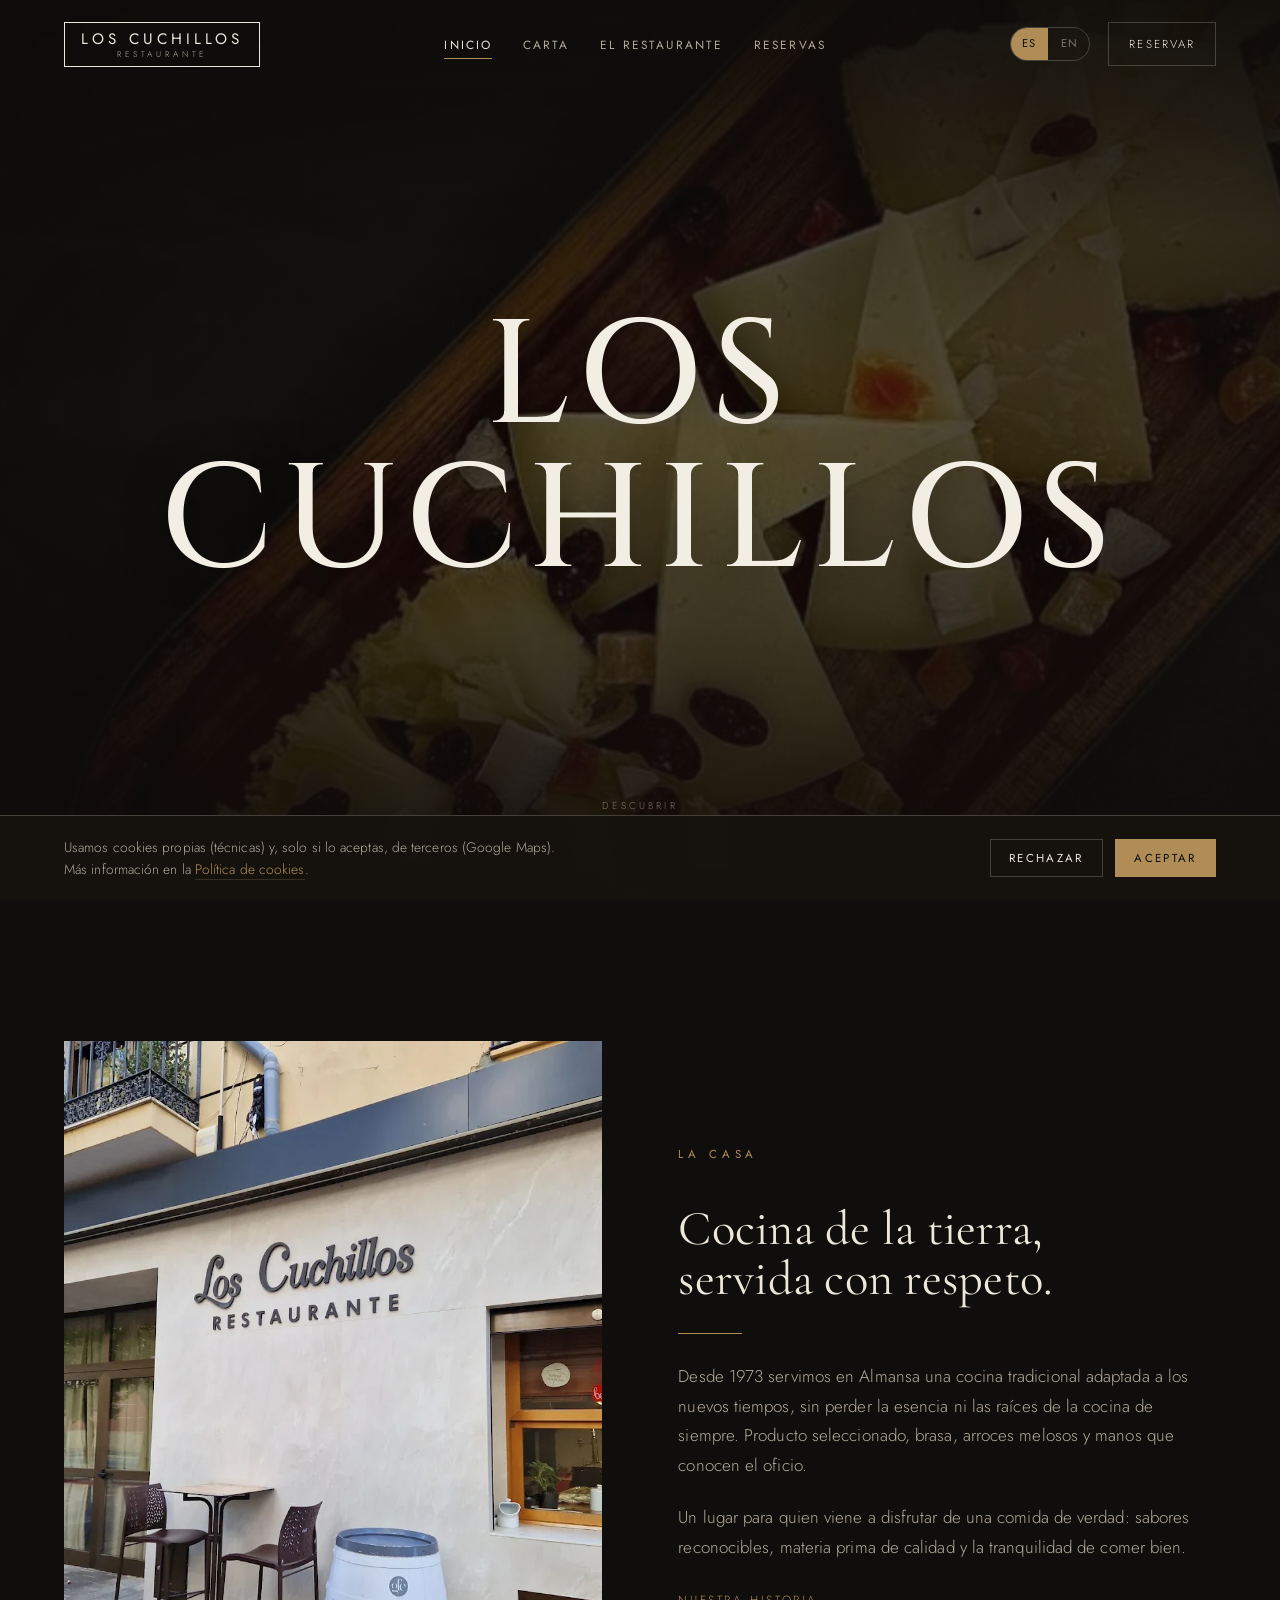
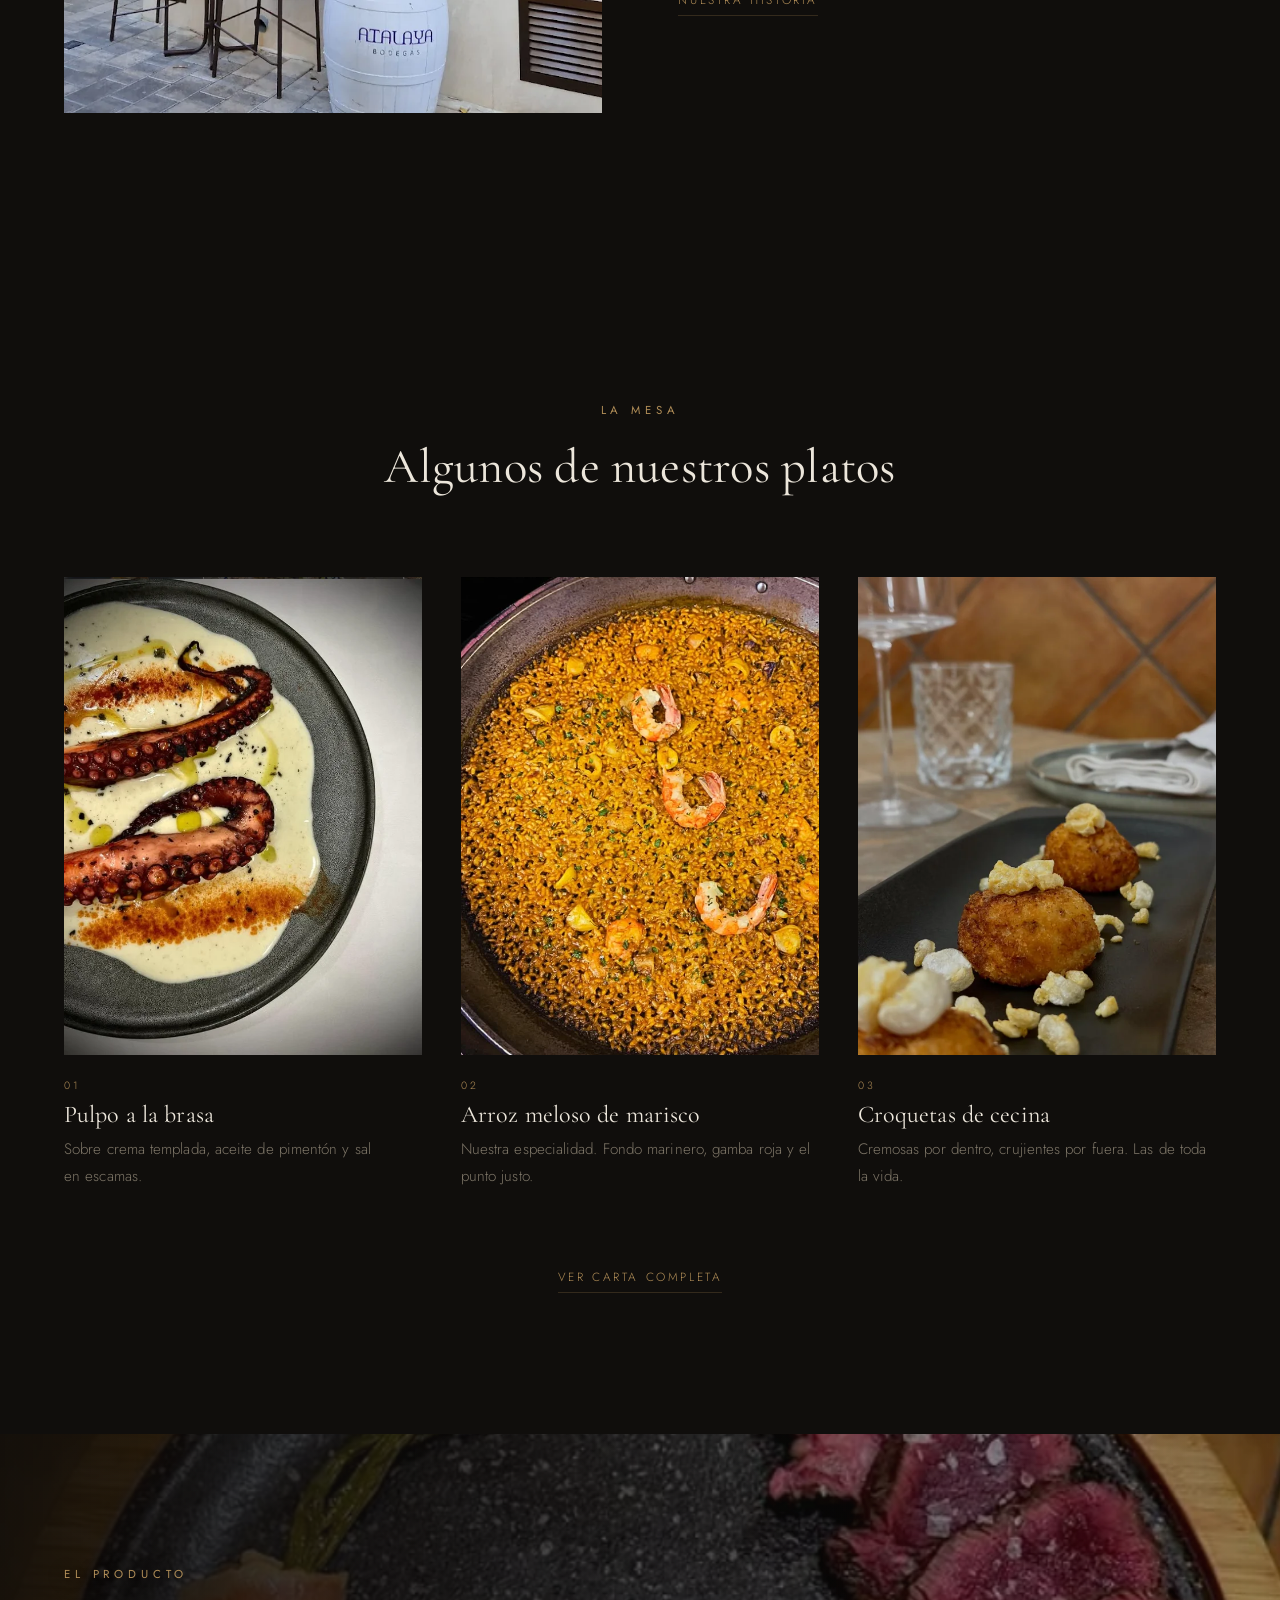
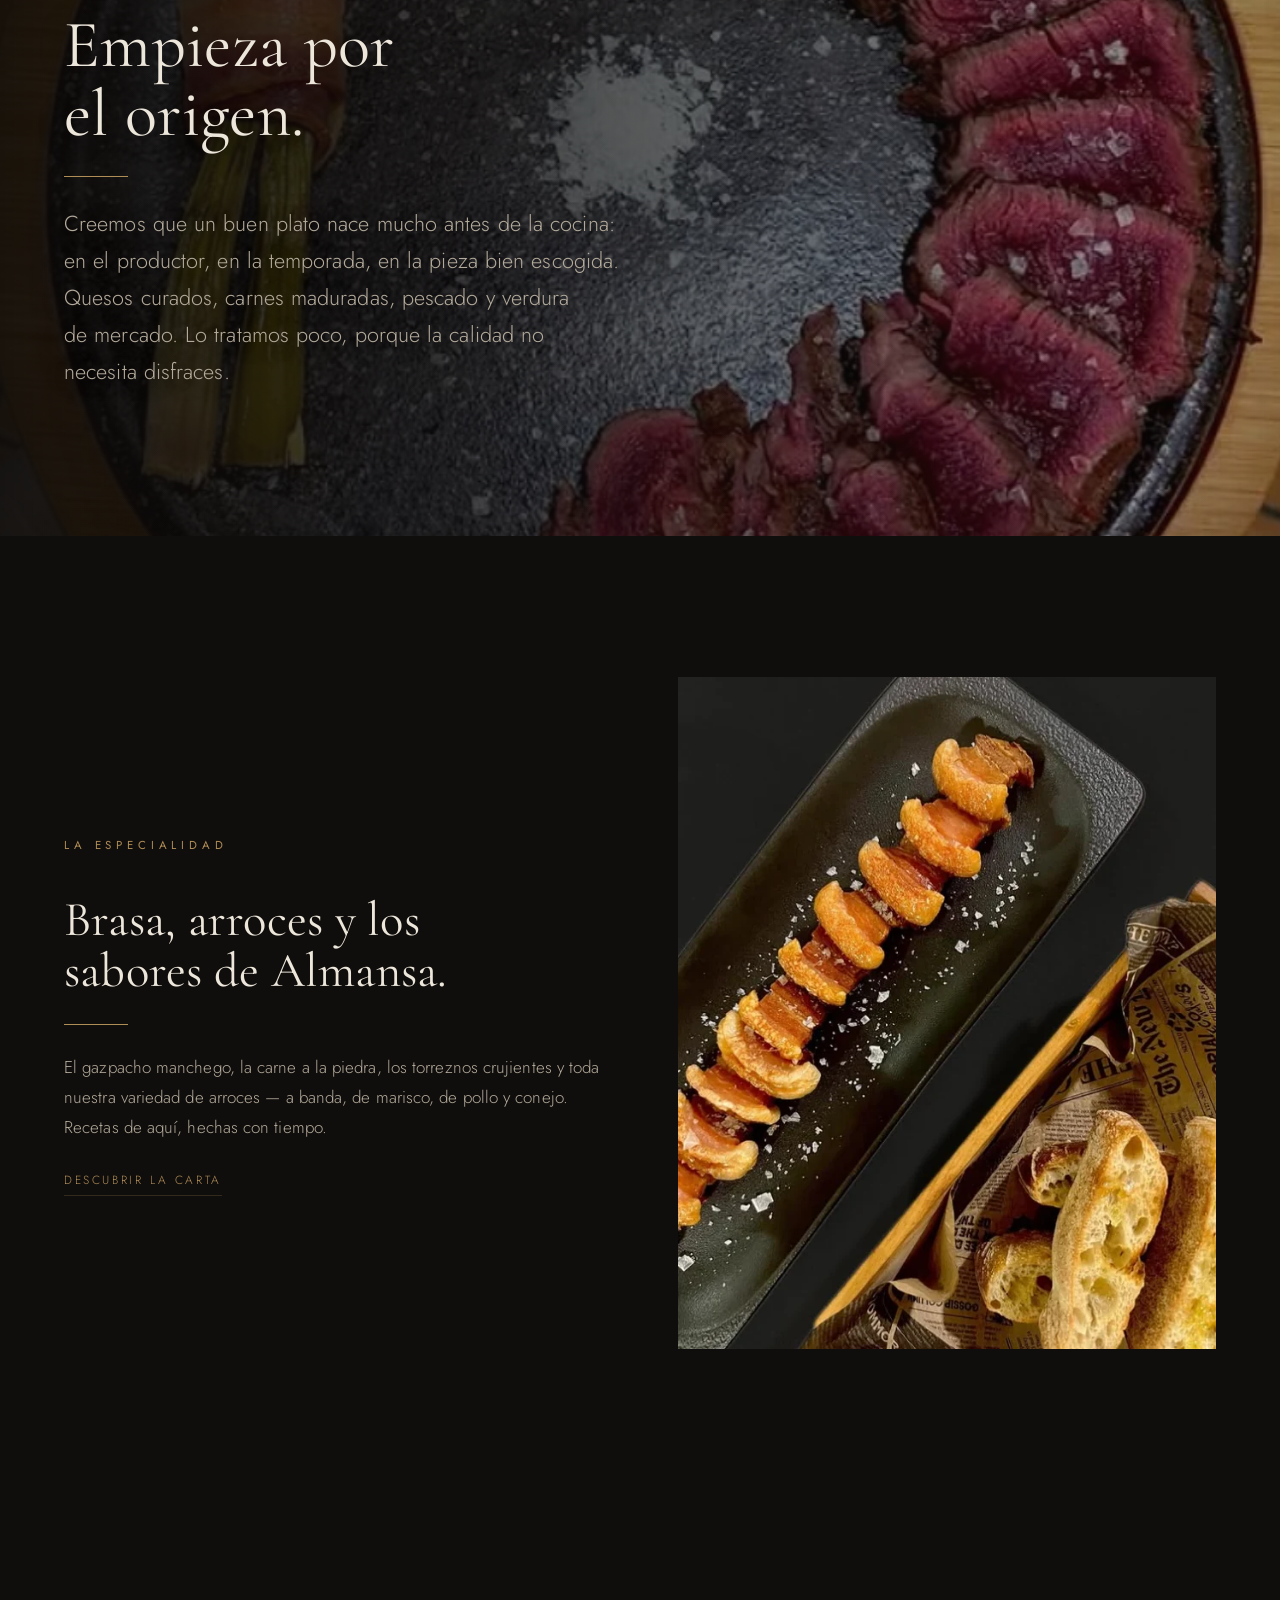
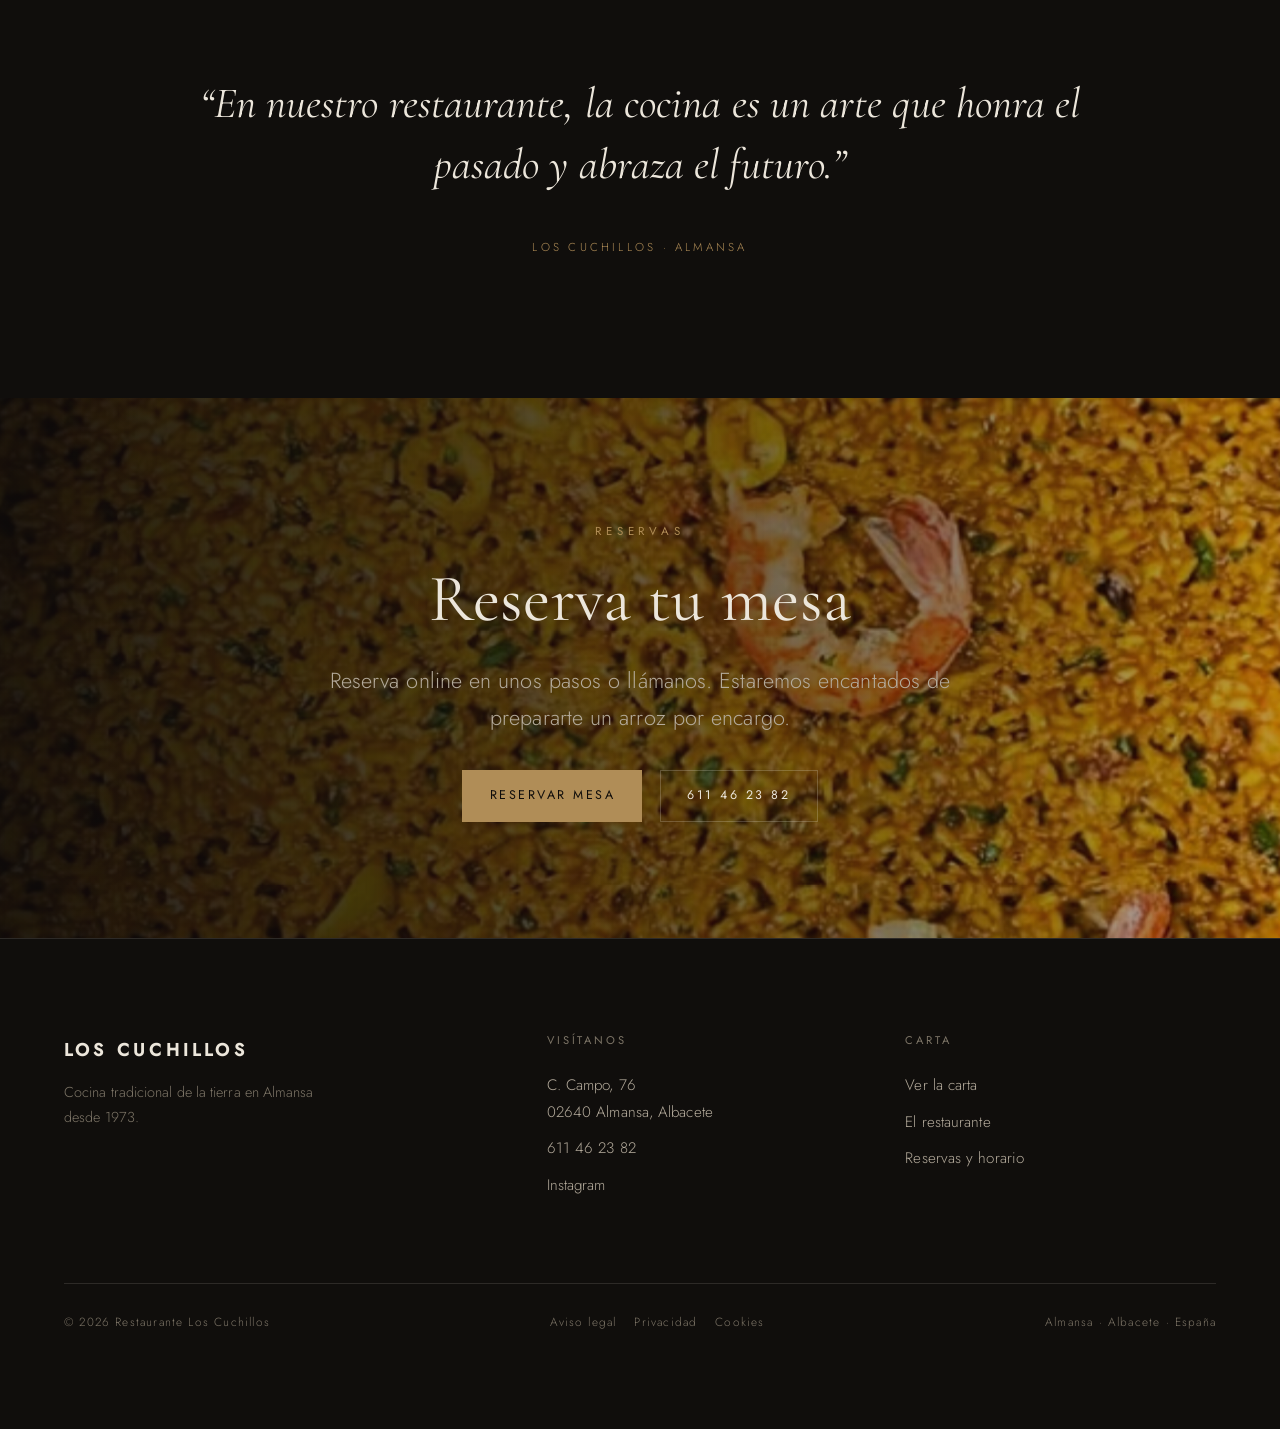
==== commit 55aa4ea7: "Widget de reservas: tema oscuro nativo con acento bronce - contacto.html: data-theme="dark" y data-a" ====
--- a/index.html
+++ b/index.html
@@ -29,7 +29,7 @@
 <meta name="twitter:image" content="https://lodesiko12.github.io/Web-Los-Cuchillos/og-image.jpg" />
 <link rel="preload" as="image" href="assets/quesos.webp" fetchpriority="high" />
 <link rel="stylesheet" href="fonts/fonts.css" />
-<link rel="stylesheet" href="css/site.css?v=4" />
+<link rel="stylesheet" href="css/site.css?v=6" />
 <script type="application/ld+json">
 {
   "@context": "https://schema.org",
--- a/css/site.css
+++ b/css/site.css
@@ -520,4 +520,9 @@
 #reservar{ scroll-margin-top:90px; }
 /* reserva hueco hasta que el script monta el iframe (evita saltos de layout) */
 #reservas-widget:not([data-reservas-mounted]){ min-height:620px; }
-#reservas-widget iframe{ border-radius:2px; }
+#reservas-widget iframe{ border-radius:0; }
+
+/* Marco del widget: panel oscuro con doble filete bronce, a juego con el resto de la web */
+.booking{ position:relative; max-width:568px; margin-inline:auto; padding:clamp(12px,2.6vw,22px);
+  background:var(--bg-2); border:1px solid var(--line-2); }
+.booking::before{ content:""; position:absolute; inset:5px; border:1px solid var(--accent-soft); pointer-events:none; }
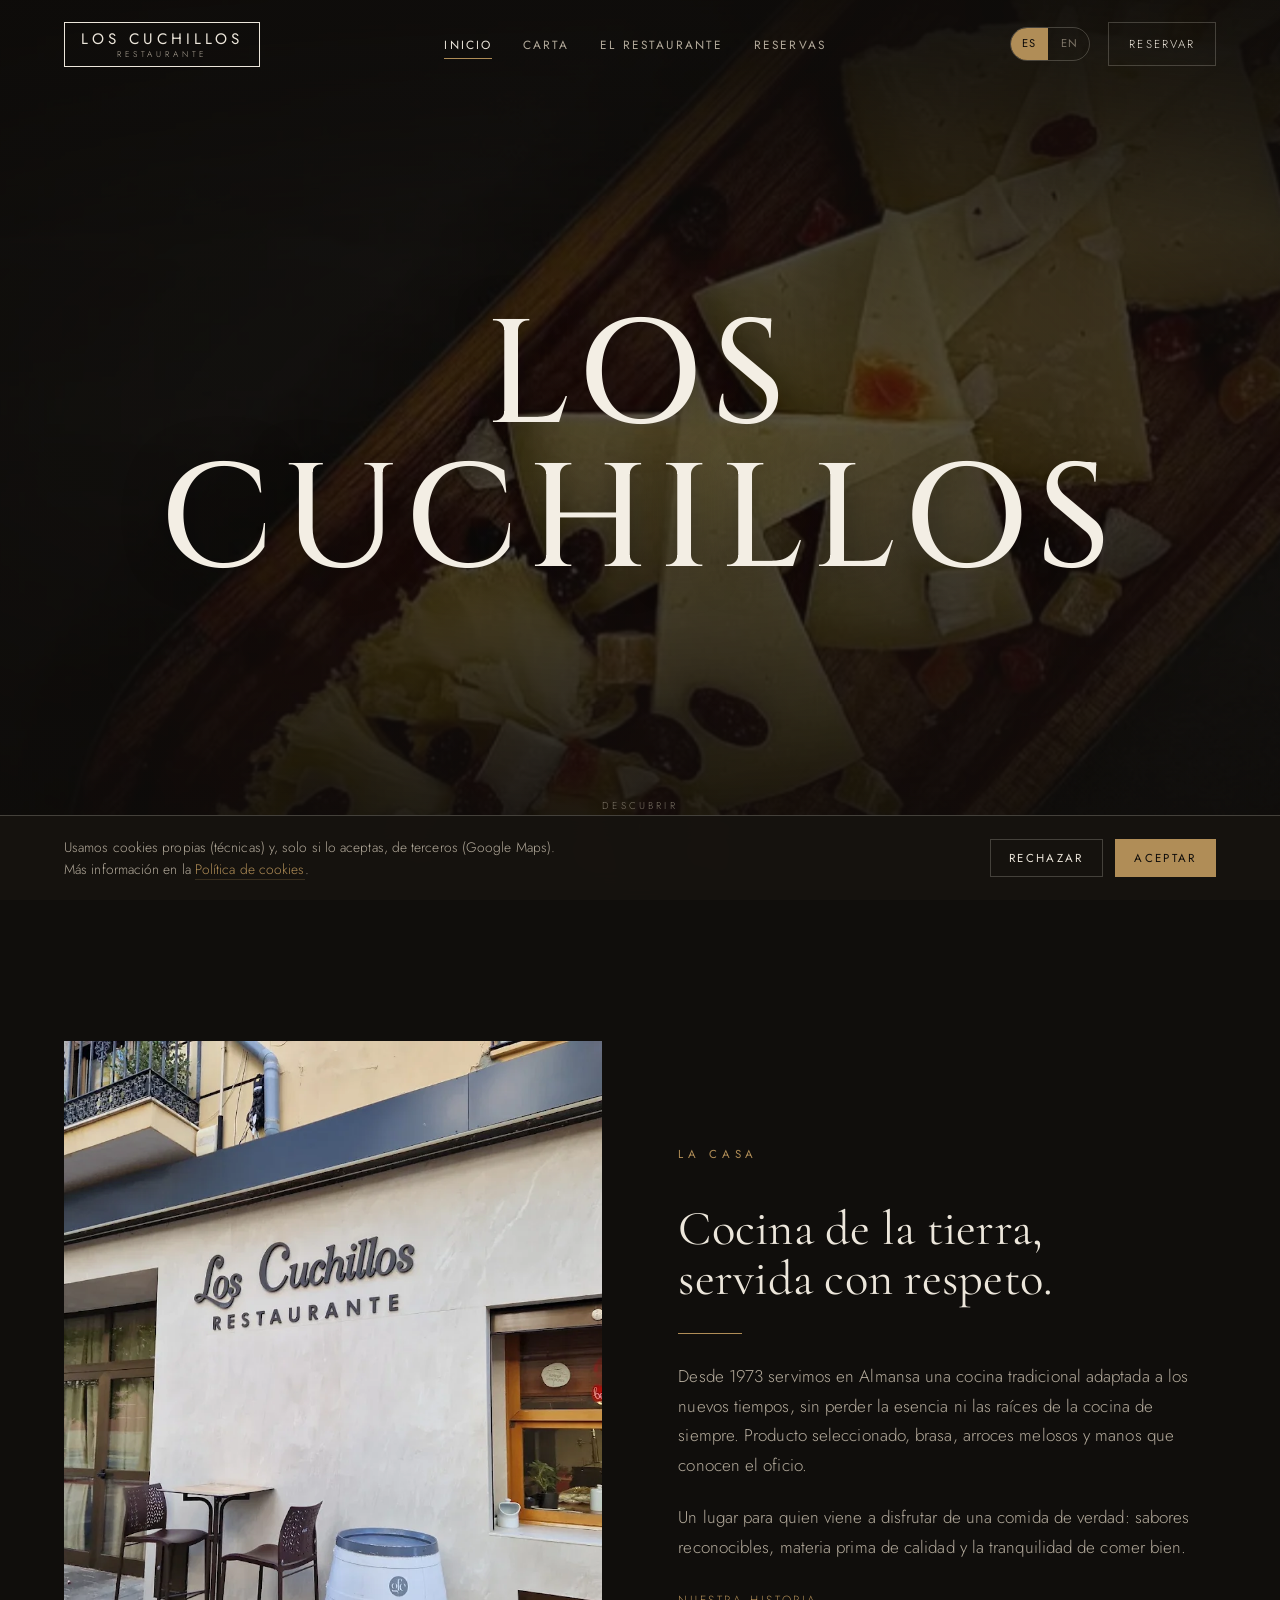
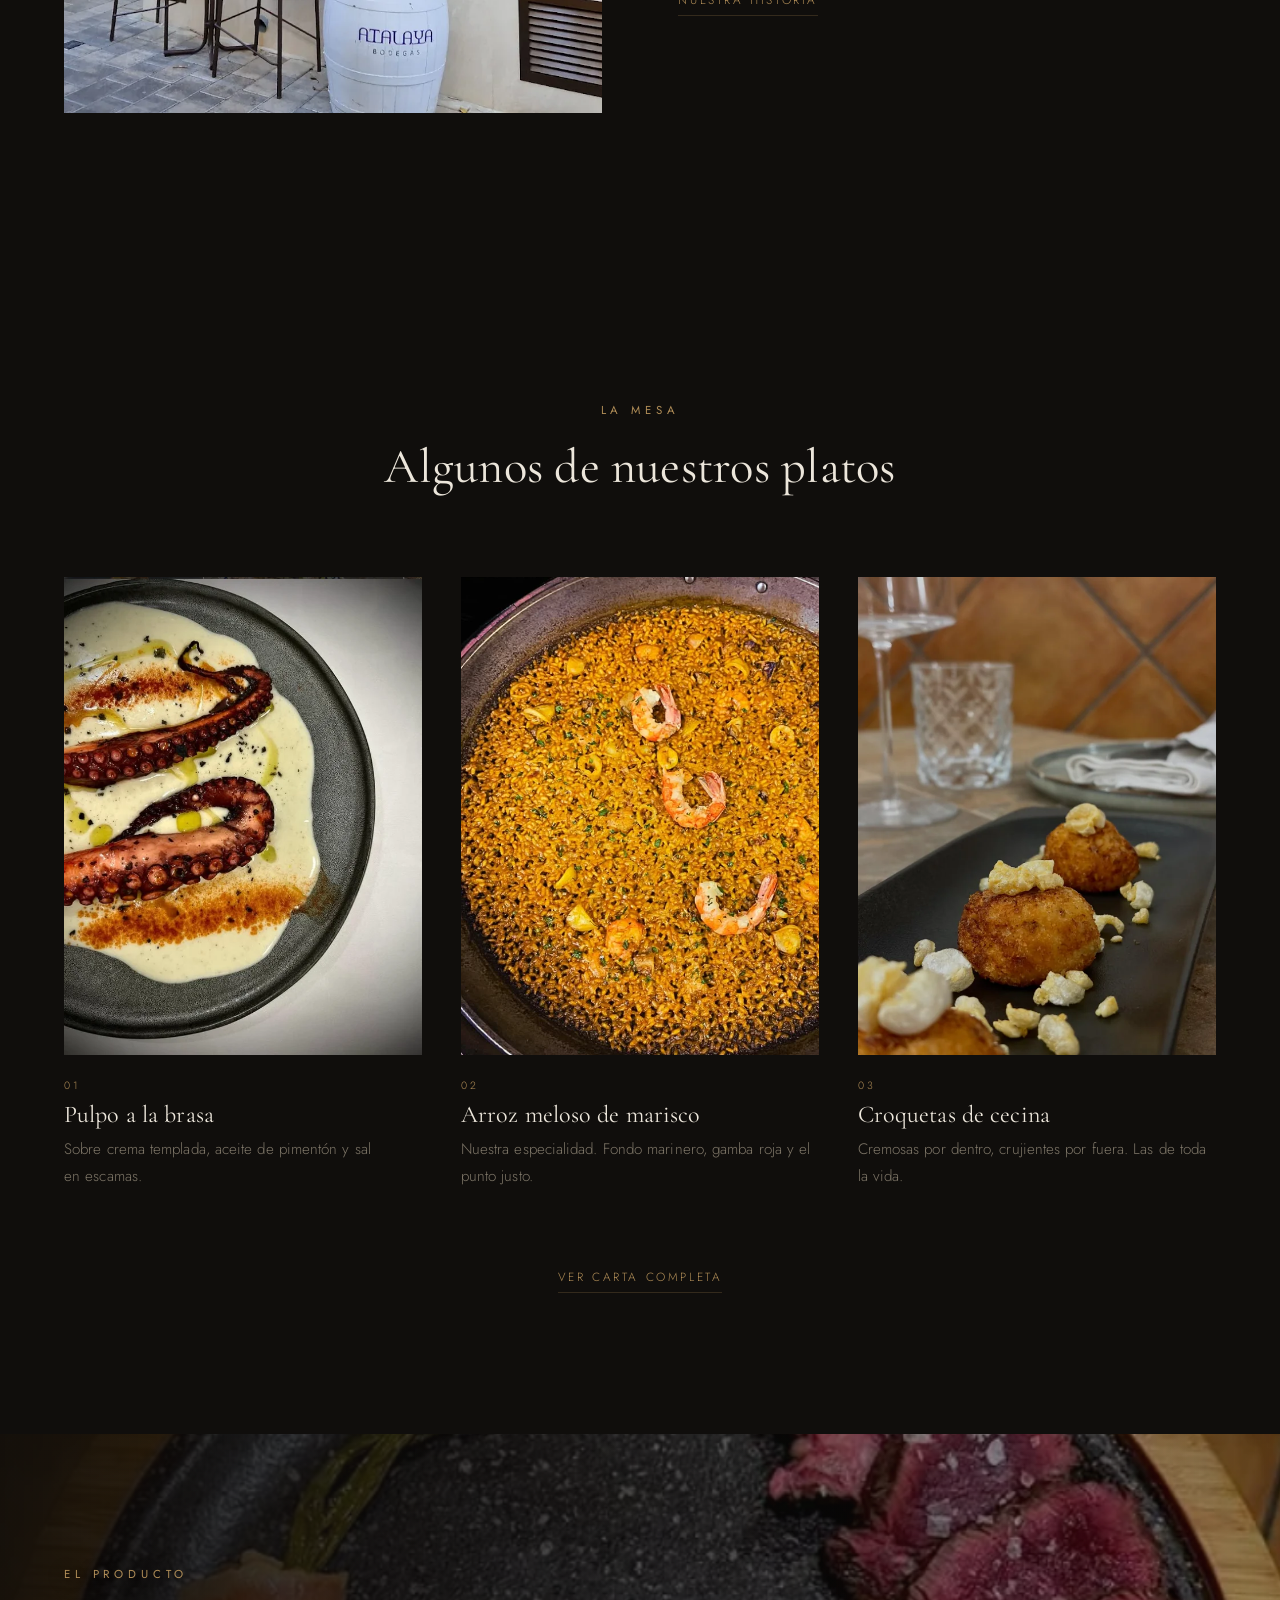
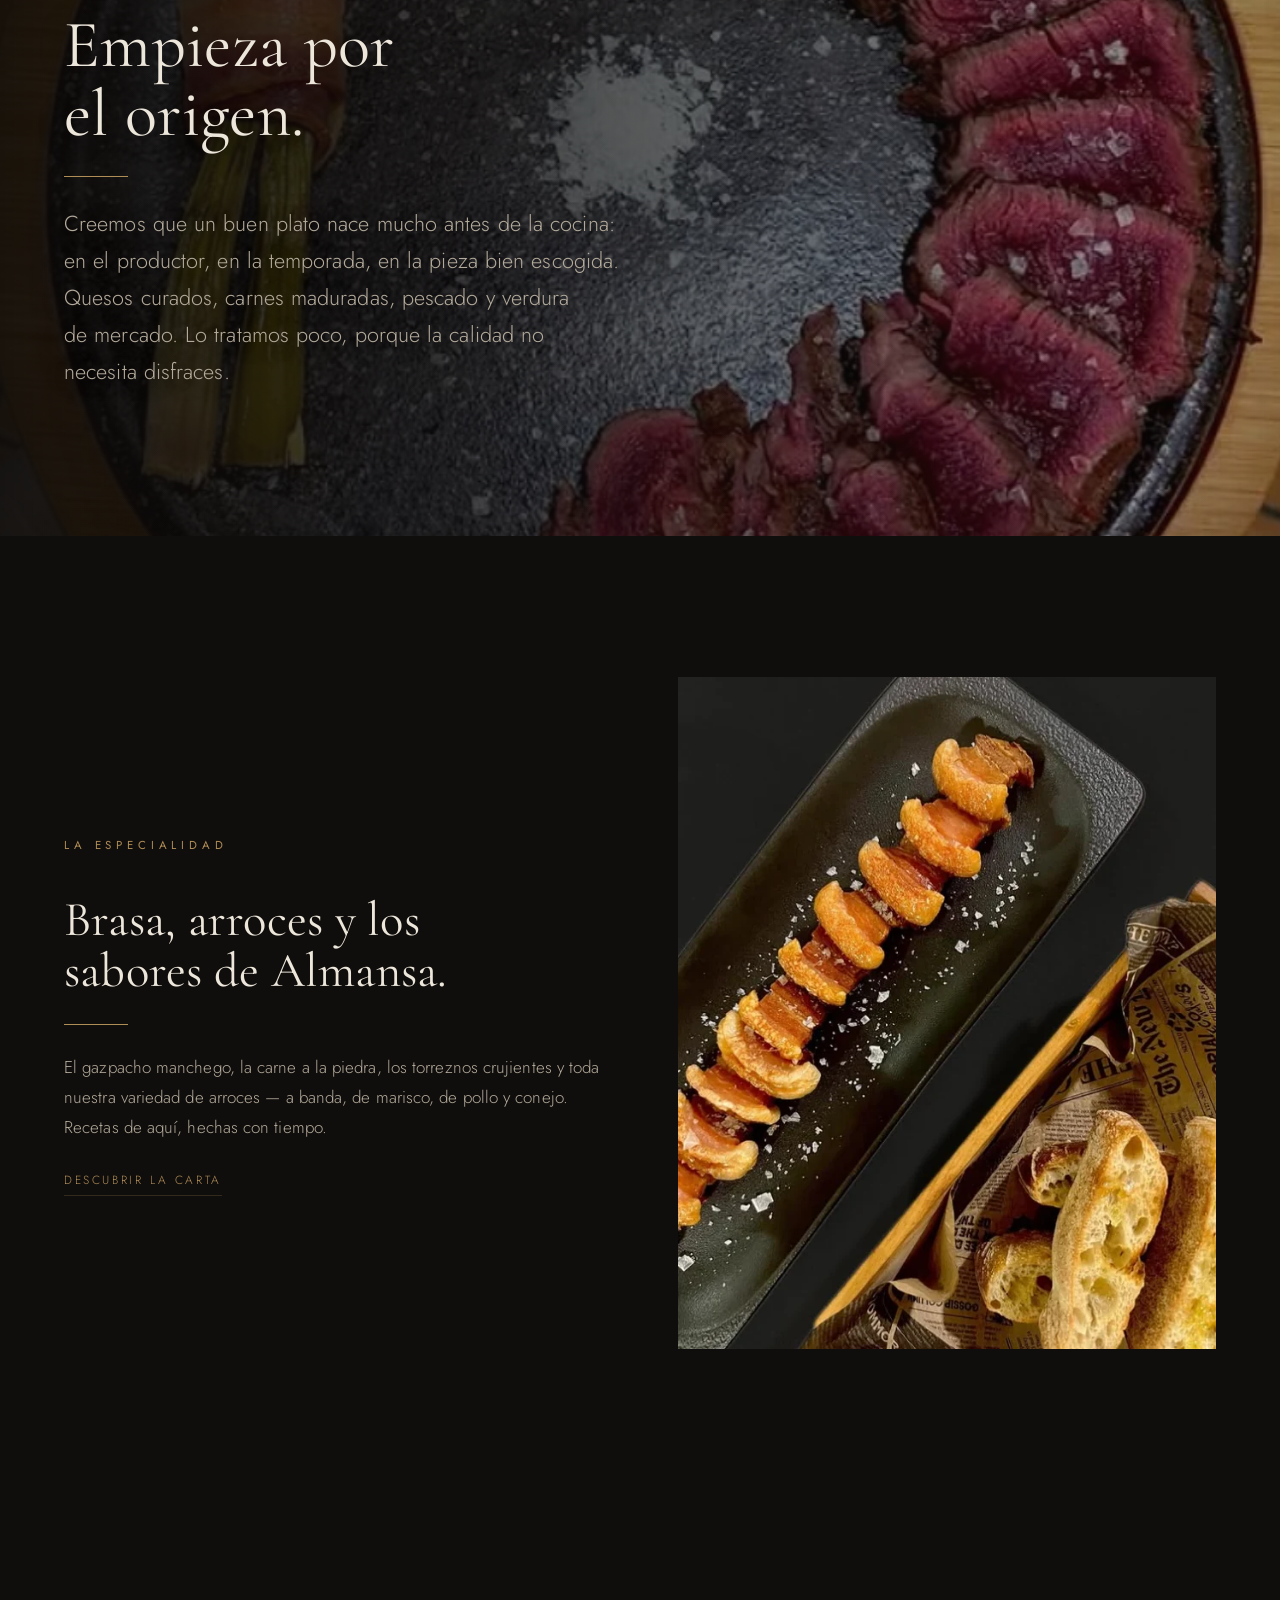
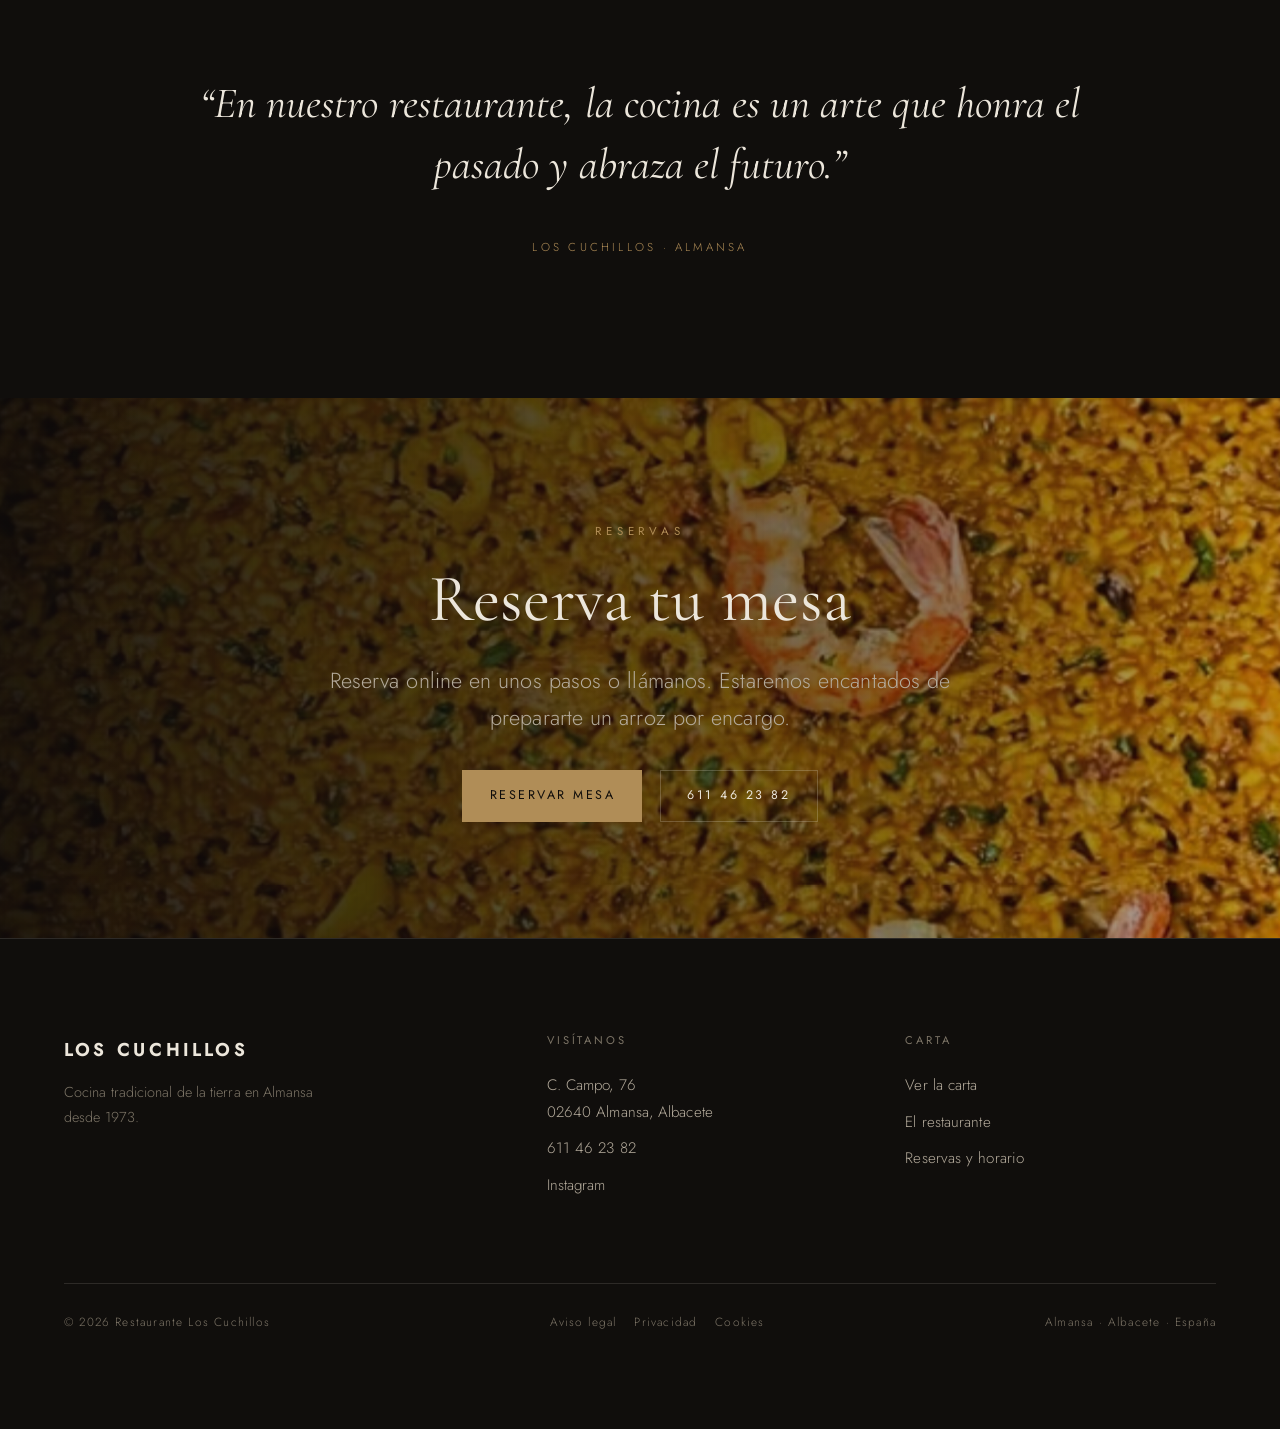
==== commit 6aa34a86: "Menú del día: fila 'Mostrar = No' en el Sheet para ocultarlo Co-Authored-By: Claude Sonnet 5.5 <nore" ====
--- a/index.html
+++ b/index.html
@@ -1,270 +1,270 @@
-<!DOCTYPE html>
-<html lang="es">
-<head>
-<meta charset="UTF-8" />
-<meta name="viewport" content="width=device-width, initial-scale=1.0" />
-<title data-es="Restaurante Los Cuchillos · Cocina tradicional en Almansa" data-en="Los Cuchillos · Traditional Restaurant in Almansa">Restaurante Los Cuchillos · Cocina tradicional en Almansa</title>
-<meta name="description" content="Restaurante en Almansa (Albacete) desde 1973. Cocina tradicional de la tierra: arroces melosos, carnes a la brasa, gazpacho manchego y producto de temporada. Reserva en el 611 46 23 82." />
-<link rel="canonical" href="https://lodesiko12.github.io/Web-Los-Cuchillos/" />
-<meta name="robots" content="index, follow, max-image-preview:large, max-snippet:-1" />
-<meta name="theme-color" content="#100e0c" />
-<link rel="icon" href="favicon.ico" sizes="any" />
-<link rel="icon" type="image/svg+xml" href="favicon.svg" />
-<link rel="apple-touch-icon" href="apple-touch-icon.png" />
-<!-- Open Graph / redes sociales -->
-<meta property="og:type" content="website" />
-<meta property="og:site_name" content="Restaurante Los Cuchillos" />
-<meta property="og:locale" content="es_ES" />
-<meta property="og:locale:alternate" content="en_US" />
-<meta property="og:title" content="Restaurante Los Cuchillos · Cocina tradicional en Almansa" />
-<meta property="og:description" content="Cocina tradicional de la tierra en Almansa desde 1973: arroces, brasa y producto de temporada. Reserva en el 611 46 23 82." />
-<meta property="og:url" content="https://lodesiko12.github.io/Web-Los-Cuchillos/" />
-<meta property="og:image" content="https://lodesiko12.github.io/Web-Los-Cuchillos/og-image.jpg" />
-<meta property="og:image:width" content="1200" />
-<meta property="og:image:height" content="630" />
-<meta property="og:image:alt" content="Restaurante Los Cuchillos · Almansa, desde 1973" />
-<meta name="twitter:card" content="summary_large_image" />
-<meta name="twitter:title" content="Restaurante Los Cuchillos · Cocina tradicional en Almansa" />
-<meta name="twitter:description" content="Cocina tradicional de la tierra en Almansa desde 1973: arroces, brasa y producto de temporada." />
-<meta name="twitter:image" content="https://lodesiko12.github.io/Web-Los-Cuchillos/og-image.jpg" />
-<link rel="preload" as="image" href="assets/quesos.webp" fetchpriority="high" />
-<link rel="stylesheet" href="fonts/fonts.css" />
-<link rel="stylesheet" href="css/site.css?v=6" />
-<script type="application/ld+json">
-{
-  "@context": "https://schema.org",
-  "@type": "Restaurant",
-  "@id": "https://lodesiko12.github.io/Web-Los-Cuchillos/#restaurant",
-  "name": "Restaurante Los Cuchillos",
-  "url": "https://lodesiko12.github.io/Web-Los-Cuchillos/",
-  "image": "https://lodesiko12.github.io/Web-Los-Cuchillos/og-image.jpg",
-  "logo": "https://lodesiko12.github.io/Web-Los-Cuchillos/apple-touch-icon.png",
-  "description": "Restaurante en Almansa (Albacete) desde 1973. Cocina tradicional de la tierra: arroces melosos, carnes a la brasa, gazpacho manchego y producto de temporada.",
-  "telephone": "+34611462382",
-  "priceRange": "€€",
-  "servesCuisine": ["Mediterránea", "Tradicional española", "Arroces", "Carnes a la brasa"],
-  "foundingDate": "1973",
-  "currenciesAccepted": "EUR",
-  "acceptsReservations": "https://lodesiko12.github.io/Web-Los-Cuchillos/contacto.html",
-  "hasMenu": "https://lodesiko12.github.io/Web-Los-Cuchillos/carta.html",
-  "address": {
-    "@type": "PostalAddress",
-    "streetAddress": "Calle Campo, 76",
-    "postalCode": "02640",
-    "addressLocality": "Almansa",
-    "addressRegion": "Albacete",
-    "addressCountry": "ES"
-  },
-  "geo": { "@type": "GeoCoordinates", "latitude": 38.8694, "longitude": -1.0966 },
-  "hasMap": "https://maps.google.com/?q=C.+Campo,+76,+02640+Almansa,+Albacete",
-  "sameAs": ["https://www.instagram.com/restauranteloscuchillos/"],
-  "openingHoursSpecification": [
-    { "@type": "OpeningHoursSpecification", "dayOfWeek": ["Monday", "Tuesday", "Thursday"], "opens": "08:00", "closes": "17:30" },
-    { "@type": "OpeningHoursSpecification", "dayOfWeek": "Friday", "opens": "08:00", "closes": "17:30" },
-    { "@type": "OpeningHoursSpecification", "dayOfWeek": "Friday", "opens": "20:30", "closes": "23:59" },
-    { "@type": "OpeningHoursSpecification", "dayOfWeek": "Saturday", "opens": "09:00", "closes": "17:30" },
-    { "@type": "OpeningHoursSpecification", "dayOfWeek": "Saturday", "opens": "20:30", "closes": "23:59" },
-    { "@type": "OpeningHoursSpecification", "dayOfWeek": "Sunday", "opens": "09:00", "closes": "17:30" }
-  ]
-}
-</script>
-</head>
-<body>
-
-<!-- ============ NAV ============ -->
-<nav class="nav">
-  <a class="brand" href="index.html" aria-label="Los Cuchillos">
-    <b>Los Cuchillos</b>
-    <span>Restaurante</span>
-  </a>
-  <ul class="nav-links">
-    <li><a data-nav="index.html" href="index.html" data-es="Inicio" data-en="Home">Inicio</a></li>
-    <li><a data-nav="carta.html" href="carta.html" data-es="Carta" data-en="Menu">Carta</a></li>
-    <li><a data-nav="restaurante.html" href="restaurante.html" data-es="El Restaurante" data-en="The Restaurant">El Restaurante</a></li>
-    <li><a data-nav="contacto.html" href="contacto.html" data-es="Reservas" data-en="Reservations">Reservas</a></li>
-  </ul>
-  <div class="nav-right">
-    <div class="lang" role="group" aria-label="Idioma">
-      <button data-lang="es" class="on">ES</button>
-      <button data-lang="en">EN</button>
-    </div>
-    <a class="nav-cta" href="contacto.html#reservar" data-es="Reservar" data-en="Book">Reservar</a>
-    <button class="burger" aria-label="Menú"><span></span><span></span><span></span></button>
-  </div>
-</nav>
-
-<!-- ============ MENÚ MÓVIL ============ -->
-<div class="mobile-menu">
-  <a href="index.html" data-es="Inicio" data-en="Home">Inicio</a>
-  <a href="carta.html" data-es="Carta" data-en="Menu">Carta</a>
-  <a href="restaurante.html" data-es="El Restaurante" data-en="The Restaurant">El Restaurante</a>
-  <a href="contacto.html" data-es="Reservas" data-en="Reservations">Reservas</a>
-  <div class="mm-foot">
-    <a href="tel:+34611462382" style="border:0;padding:0;font-family:var(--font-sans);font-size:.95rem">611 46 23 82</a>
-    <div data-es="C. Campo, 76 · Almansa" data-en="C. Campo, 76 · Almansa">C. Campo, 76 · Almansa</div>
-  </div>
-</div>
-
-<!-- ============ HERO ============ -->
-<header class="hero">
-  <div class="hero__media hero__slides" data-hero-slideshow>
-    <div class="hero__slide is-active" style="background-image:url('assets/quesos.webp')"></div>
-    <div class="hero__slide" style="background-image:url('assets/paella.webp')"></div>
-    <div class="hero__slide" style="background-image:url('assets/coctel.webp')"></div>
-  </div>
-  <div class="hero__inner">
-    <h1 class="hero__name reveal" data-es="Los Cuchillos" data-en="Los Cuchillos">Los Cuchillos</h1>
-  </div>
-  <div class="scroll-cue"><span data-es="Descubrir" data-en="Discover">Descubrir</span><i></i></div>
-</header>
-
-<!-- ============ INTRO ============ -->
-<section class="section wrap">
-  <div class="split">
-    <div class="split__media reveal"><img width="1360" height="1020" decoding="async" loading="lazy" src="assets/fachada.webp" alt="Fachada del Restaurante Los Cuchillos en Almansa" /></div>
-    <div class="split__body reveal d1">
-      <span class="eyebrow" data-es="La casa" data-en="The house">La casa</span>
-      <h2 class="h-lg" style="margin-top:18px" data-es="Cocina de la tierra, servida con respeto." data-en="Food of the land, served with respect.">Cocina de la tierra, servida con respeto.</h2>
-      <hr class="hairline" />
-      <p data-es="Desde 1973 servimos en Almansa una cocina tradicional adaptada a los nuevos tiempos, sin perder la esencia ni las raíces de la cocina de siempre. Producto seleccionado, brasa, arroces melosos y manos que conocen el oficio."
-         data-en="Since 1973 we have served in Almansa a traditional cuisine adapted to modern times, without losing the essence or the roots of the cooking of old. Selected produce, live fire, soupy rices and hands that know the craft.">
-         Desde 1973 servimos en Almansa una cocina tradicional adaptada a los nuevos tiempos, sin perder la esencia ni las raíces de la cocina de siempre. Producto seleccionado, brasa, arroces melosos y manos que conocen el oficio.
-      </p>
-      <p data-es="Un lugar para quien viene a disfrutar de una comida de verdad: sabores reconocibles, materia prima de calidad y la tranquilidad de comer bien."
-         data-en="A place for those who come to enjoy real food: familiar flavours, quality ingredients and the calm of eating well.">
-         Un lugar para quien viene a disfrutar de una comida de verdad: sabores reconocibles, materia prima de calidad y la tranquilidad de comer bien.
-      </p>
-      <a class="link-line" href="restaurante.html" data-es="Nuestra historia" data-en="Our story">Nuestra historia</a>
-    </div>
-  </div>
-</section>
-
-<!-- ============ MENÚ DEL DÍA (dinámico desde Google Sheets) ============ -->
-<section class="section wrap" id="menudia-home"></section>
-
-<!-- ============ PLATOS DESTACADOS ============ -->
-<section class="section wrap">
-  <div class="center reveal" style="margin-bottom:clamp(48px,7vw,84px)">
-    <span class="eyebrow" data-es="La mesa" data-en="The table">La mesa</span>
-    <h2 class="h-lg" style="margin-top:18px" data-es="Algunos de nuestros platos" data-en="A few of our dishes">Algunos de nuestros platos</h2>
-  </div>
-  <div class="dishes">
-    <article class="dish reveal">
-      <div class="dish__media"><img width="628" height="838" decoding="async" loading="lazy" src="assets/pulpo.webp" alt="Pulpo a la brasa" /></div>
-      <div class="dish__num">01</div>
-      <h3 data-es="Pulpo a la brasa" data-en="Char-grilled octopus">Pulpo a la brasa</h3>
-      <p data-es="Sobre crema templada, aceite de pimentón y sal en escamas." data-en="Over a warm cream, paprika oil and flaked salt.">Sobre crema templada, aceite de pimentón y sal en escamas.</p>
-    </article>
-    <article class="dish reveal d1">
-      <div class="dish__media"><img width="624" height="836" decoding="async" loading="lazy" src="assets/arroz.webp" alt="Arroz meloso de marisco" /></div>
-      <div class="dish__num">02</div>
-      <h3 data-es="Arroz meloso de marisco" data-en="Soupy seafood rice">Arroz meloso de marisco</h3>
-      <p data-es="Nuestra especialidad. Fondo marinero, gamba roja y el punto justo." data-en="Our speciality. Seafood stock, red prawn and a perfect bite.">Nuestra especialidad. Fondo marinero, gamba roja y el punto justo.</p>
-    </article>
-    <article class="dish reveal d2">
-      <div class="dish__media"><img width="625" height="837" decoding="async" loading="lazy" src="assets/croquetas.webp" alt="Croquetas de cecina" /></div>
-      <div class="dish__num">03</div>
-      <h3 data-es="Croquetas de cecina" data-en="Cecina croquettes">Croquetas de cecina</h3>
-      <p data-es="Cremosas por dentro, crujientes por fuera. Las de toda la vida." data-en="Creamy within, crisp without. The ones we have always made.">Cremosas por dentro, crujientes por fuera. Las de toda la vida.</p>
-    </article>
-  </div>
-  <div class="center reveal" style="margin-top:clamp(48px,6vw,72px)">
-    <a class="link-line" href="carta.html" data-es="Ver carta completa" data-en="See the full menu">Ver carta completa</a>
-  </div>
-</section>
-
-<!-- ============ FEATURE · PRODUCTO ============ -->
-<section class="feature">
-  <div class="feature__media"><img width="804" height="798" decoding="async" loading="lazy" data-parallax="0.1" src="assets/chuleton.webp" alt="Carne madurada a la piedra" /></div>
-  <div class="wrap" style="width:100%">
-    <div class="feature__inner reveal">
-      <span class="eyebrow" data-es="El producto" data-en="The produce">El producto</span>
-      <h2 class="h-xl" style="margin-top:22px" data-es="Empieza por el origen." data-en="It begins with the origin.">Empieza por el origen.</h2>
-      <hr class="hairline" />
-      <p class="lead" data-es="Creemos que un buen plato nace mucho antes de la cocina: en el productor, en la temporada, en la pieza bien escogida. Quesos curados, carnes maduradas, pescado y verdura de mercado. Lo tratamos poco, porque la calidad no necesita disfraces."
-         data-en="We believe a good dish is born long before the kitchen: in the producer, the season, the well-chosen cut. Cured cheeses, aged meats, market fish and vegetables. We handle them lightly — quality needs no disguise.">
-         Creemos que un buen plato nace mucho antes de la cocina: en el productor, en la temporada, en la pieza bien escogida. Quesos curados, carnes maduradas, pescado y verdura de mercado. Lo tratamos poco, porque la calidad no necesita disfraces.
-      </p>
-    </div>
-  </div>
-</section>
-
-<!-- ============ ESPECIALIDAD · ARROCES ============ -->
-<section class="section wrap">
-  <div class="split rev">
-    <div class="split__media reveal"><img width="629" height="823" decoding="async" loading="lazy" src="assets/torreznos.webp" alt="Torreznos con pan" /></div>
-    <div class="split__body reveal d1">
-      <span class="eyebrow" data-es="La especialidad" data-en="The speciality">La especialidad</span>
-      <h2 class="h-lg" style="margin:18px 0 0" data-es="Brasa, arroces y los sabores de Almansa." data-en="Live fire, rice and the flavours of Almansa.">Brasa, arroces y los sabores de Almansa.</h2>
-      <hr class="hairline" />
-      <p data-es="El gazpacho manchego, la carne a la piedra, los torreznos crujientes y toda nuestra variedad de arroces — a banda, de marisco, de pollo y conejo. Recetas de aquí, hechas con tiempo."
-         data-en="The Manchego gazpacho, meat seared on hot stone, crisp pork torreznos and our full range of rices — a banda, seafood, chicken and rabbit. Recipes from here, made with time.">
-         El gazpacho manchego, la carne a la piedra, los torreznos crujientes y toda nuestra variedad de arroces — a banda, de marisco, de pollo y conejo. Recetas de aquí, hechas con tiempo.
-      </p>
-      <a class="link-line" href="carta.html" data-es="Descubrir la carta" data-en="Explore the menu">Descubrir la carta</a>
-    </div>
-  </div>
-</section>
-
-<!-- ============ CITA ============ -->
-<section class="section wrap">
-  <div class="quote reveal">
-    <p data-es="“En nuestro restaurante, la cocina es un arte que honra el pasado y abraza el futuro.”"
-       data-en="“In our restaurant, cooking is an art that honours the past and embraces the future.”">“En nuestro restaurante, la cocina es un arte que honra el pasado y abraza el futuro.”</p>
-    <cite data-es="Los Cuchillos · Almansa" data-en="Los Cuchillos · Almansa">Los Cuchillos · Almansa</cite>
-  </div>
-</section>
-
-<!-- ============ CTA RESERVA ============ -->
-<section class="feature" style="min-height:60svh">
-  <div class="feature__media"><img width="624" height="836" decoding="async" loading="lazy" data-parallax="0.08" src="assets/arroz.webp" alt="Arroz" /></div>
-  <div class="wrap center" style="width:100%;position:relative;z-index:2">
-    <div class="reveal" style="max-width:720px;margin-inline:auto">
-      <span class="eyebrow" data-es="Reservas" data-en="Reservations">Reservas</span>
-      <h2 class="h-xl" style="margin:20px 0 28px" data-es="Reserva tu mesa" data-en="Book your table">Reserva tu mesa</h2>
-      <p class="lead" data-es="Reserva online en unos pasos o llámanos. Estaremos encantados de prepararte un arroz por encargo." data-en="Book online in a few steps or give us a call. We will gladly prepare a rice to order for you.">Reserva online en unos pasos o llámanos. Estaremos encantados de prepararte un arroz por encargo.</p>
-      <div class="hero__cues" style="margin-top:34px">
-        <a class="btn btn--solid" href="contacto.html#reservar" data-es="Reservar mesa" data-en="Book a table">Reservar mesa</a>
-        <a class="btn" href="tel:+34611462382">611 46 23 82</a>
-      </div>
-    </div>
-  </div>
-</section>
-
-<!-- ============ FOOTER ============ -->
-<footer class="footer">
-  <div class="wrap">
-    <div class="footer__grid">
-      <div class="footer__brand">
-        <b>Los Cuchillos</b>
-        <p data-es="Cocina tradicional de la tierra en Almansa desde 1973." data-en="Traditional food of the land in Almansa since 1973.">Cocina tradicional de la tierra en Almansa desde 1973.</p>
-      </div>
-      <div>
-        <h4 data-es="Visítanos" data-en="Visit us">Visítanos</h4>
-        <a href="https://maps.google.com/?q=C.+Campo,+76,+02640+Almansa,+Albacete" target="_blank" rel="noopener">C. Campo, 76<br />02640 Almansa, Albacete</a>
-        <a href="tel:+34611462382">611 46 23 82</a>
-        <a href="https://www.instagram.com/restauranteloscuchillos/" target="_blank" rel="noopener">Instagram</a>
-      </div>
-      <div>
-        <h4 data-es="Carta" data-en="Menu">Carta</h4>
-        <a href="carta.html" data-es="Ver la carta" data-en="View the menu">Ver la carta</a>
-        <a href="restaurante.html" data-es="El restaurante" data-en="The restaurant">El restaurante</a>
-        <a href="contacto.html" data-es="Reservas y horario" data-en="Reservations & hours">Reservas y horario</a>
-      </div>
-    </div>
-    <div class="footer__bot">
-      <span>© 2026 Restaurante Los Cuchillos</span>
-      <nav class="footer__legal" aria-label="Legal">
-        <a href="aviso-legal.html" data-es="Aviso legal" data-en="Legal notice">Aviso legal</a>
-        <a href="privacidad.html" data-es="Privacidad" data-en="Privacy">Privacidad</a>
-        <a href="cookies.html" data-es="Cookies" data-en="Cookies">Cookies</a>
-      </nav>
-      <span data-es="Almansa · Albacete · España" data-en="Almansa · Albacete · Spain">Almansa · Albacete · España</span>
-    </div>
-  </div>
-</footer>
-
-<script src="js/site.js?v=2"></script>
-<script src="js/menu.js?v=3" defer></script>
-</body>
-</html>
+<!DOCTYPE html>
+<html lang="es">
+<head>
+<meta charset="UTF-8" />
+<meta name="viewport" content="width=device-width, initial-scale=1.0" />
+<title data-es="Restaurante Los Cuchillos · Cocina tradicional en Almansa" data-en="Los Cuchillos · Traditional Restaurant in Almansa">Restaurante Los Cuchillos · Cocina tradicional en Almansa</title>
+<meta name="description" content="Restaurante en Almansa (Albacete) desde 1973. Cocina tradicional de la tierra: arroces melosos, carnes a la brasa, gazpacho manchego y producto de temporada. Reserva en el 611 46 23 82." />
+<link rel="canonical" href="https://lodesiko12.github.io/Web-Los-Cuchillos/" />
+<meta name="robots" content="index, follow, max-image-preview:large, max-snippet:-1" />
+<meta name="theme-color" content="#100e0c" />
+<link rel="icon" href="favicon.ico" sizes="any" />
+<link rel="icon" type="image/svg+xml" href="favicon.svg" />
+<link rel="apple-touch-icon" href="apple-touch-icon.png" />
+<!-- Open Graph / redes sociales -->
+<meta property="og:type" content="website" />
+<meta property="og:site_name" content="Restaurante Los Cuchillos" />
+<meta property="og:locale" content="es_ES" />
+<meta property="og:locale:alternate" content="en_US" />
+<meta property="og:title" content="Restaurante Los Cuchillos · Cocina tradicional en Almansa" />
+<meta property="og:description" content="Cocina tradicional de la tierra en Almansa desde 1973: arroces, brasa y producto de temporada. Reserva en el 611 46 23 82." />
+<meta property="og:url" content="https://lodesiko12.github.io/Web-Los-Cuchillos/" />
+<meta property="og:image" content="https://lodesiko12.github.io/Web-Los-Cuchillos/og-image.jpg" />
+<meta property="og:image:width" content="1200" />
+<meta property="og:image:height" content="630" />
+<meta property="og:image:alt" content="Restaurante Los Cuchillos · Almansa, desde 1973" />
+<meta name="twitter:card" content="summary_large_image" />
+<meta name="twitter:title" content="Restaurante Los Cuchillos · Cocina tradicional en Almansa" />
+<meta name="twitter:description" content="Cocina tradicional de la tierra en Almansa desde 1973: arroces, brasa y producto de temporada." />
+<meta name="twitter:image" content="https://lodesiko12.github.io/Web-Los-Cuchillos/og-image.jpg" />
+<link rel="preload" as="image" href="assets/quesos.webp" fetchpriority="high" />
+<link rel="stylesheet" href="fonts/fonts.css" />
+<link rel="stylesheet" href="css/site.css?v=6" />
+<script type="application/ld+json">
+{
+  "@context": "https://schema.org",
+  "@type": "Restaurant",
+  "@id": "https://lodesiko12.github.io/Web-Los-Cuchillos/#restaurant",
+  "name": "Restaurante Los Cuchillos",
+  "url": "https://lodesiko12.github.io/Web-Los-Cuchillos/",
+  "image": "https://lodesiko12.github.io/Web-Los-Cuchillos/og-image.jpg",
+  "logo": "https://lodesiko12.github.io/Web-Los-Cuchillos/apple-touch-icon.png",
+  "description": "Restaurante en Almansa (Albacete) desde 1973. Cocina tradicional de la tierra: arroces melosos, carnes a la brasa, gazpacho manchego y producto de temporada.",
+  "telephone": "+34611462382",
+  "priceRange": "€€",
+  "servesCuisine": ["Mediterránea", "Tradicional española", "Arroces", "Carnes a la brasa"],
+  "foundingDate": "1973",
+  "currenciesAccepted": "EUR",
+  "acceptsReservations": "https://lodesiko12.github.io/Web-Los-Cuchillos/contacto.html",
+  "hasMenu": "https://lodesiko12.github.io/Web-Los-Cuchillos/carta.html",
+  "address": {
+    "@type": "PostalAddress",
+    "streetAddress": "Calle Campo, 76",
+    "postalCode": "02640",
+    "addressLocality": "Almansa",
+    "addressRegion": "Albacete",
+    "addressCountry": "ES"
+  },
+  "geo": { "@type": "GeoCoordinates", "latitude": 38.8694, "longitude": -1.0966 },
+  "hasMap": "https://maps.google.com/?q=C.+Campo,+76,+02640+Almansa,+Albacete",
+  "sameAs": ["https://www.instagram.com/restauranteloscuchillos/"],
+  "openingHoursSpecification": [
+    { "@type": "OpeningHoursSpecification", "dayOfWeek": ["Monday", "Tuesday", "Thursday"], "opens": "08:00", "closes": "17:30" },
+    { "@type": "OpeningHoursSpecification", "dayOfWeek": "Friday", "opens": "08:00", "closes": "17:30" },
+    { "@type": "OpeningHoursSpecification", "dayOfWeek": "Friday", "opens": "20:30", "closes": "23:59" },
+    { "@type": "OpeningHoursSpecification", "dayOfWeek": "Saturday", "opens": "09:00", "closes": "17:30" },
+    { "@type": "OpeningHoursSpecification", "dayOfWeek": "Saturday", "opens": "20:30", "closes": "23:59" },
+    { "@type": "OpeningHoursSpecification", "dayOfWeek": "Sunday", "opens": "09:00", "closes": "17:30" }
+  ]
+}
+</script>
+</head>
+<body>
+
+<!-- ============ NAV ============ -->
+<nav class="nav">
+  <a class="brand" href="index.html" aria-label="Los Cuchillos">
+    <b>Los Cuchillos</b>
+    <span>Restaurante</span>
+  </a>
+  <ul class="nav-links">
+    <li><a data-nav="index.html" href="index.html" data-es="Inicio" data-en="Home">Inicio</a></li>
+    <li><a data-nav="carta.html" href="carta.html" data-es="Carta" data-en="Menu">Carta</a></li>
+    <li><a data-nav="restaurante.html" href="restaurante.html" data-es="El Restaurante" data-en="The Restaurant">El Restaurante</a></li>
+    <li><a data-nav="contacto.html" href="contacto.html" data-es="Reservas" data-en="Reservations">Reservas</a></li>
+  </ul>
+  <div class="nav-right">
+    <div class="lang" role="group" aria-label="Idioma">
+      <button data-lang="es" class="on">ES</button>
+      <button data-lang="en">EN</button>
+    </div>
+    <a class="nav-cta" href="contacto.html#reservar" data-es="Reservar" data-en="Book">Reservar</a>
+    <button class="burger" aria-label="Menú"><span></span><span></span><span></span></button>
+  </div>
+</nav>
+
+<!-- ============ MENÚ MÓVIL ============ -->
+<div class="mobile-menu">
+  <a href="index.html" data-es="Inicio" data-en="Home">Inicio</a>
+  <a href="carta.html" data-es="Carta" data-en="Menu">Carta</a>
+  <a href="restaurante.html" data-es="El Restaurante" data-en="The Restaurant">El Restaurante</a>
+  <a href="contacto.html" data-es="Reservas" data-en="Reservations">Reservas</a>
+  <div class="mm-foot">
+    <a href="tel:+34611462382" style="border:0;padding:0;font-family:var(--font-sans);font-size:.95rem">611 46 23 82</a>
+    <div data-es="C. Campo, 76 · Almansa" data-en="C. Campo, 76 · Almansa">C. Campo, 76 · Almansa</div>
+  </div>
+</div>
+
+<!-- ============ HERO ============ -->
+<header class="hero">
+  <div class="hero__media hero__slides" data-hero-slideshow>
+    <div class="hero__slide is-active" style="background-image:url('assets/quesos.webp')"></div>
+    <div class="hero__slide" style="background-image:url('assets/paella.webp')"></div>
+    <div class="hero__slide" style="background-image:url('assets/coctel.webp')"></div>
+  </div>
+  <div class="hero__inner">
+    <h1 class="hero__name reveal" data-es="Los Cuchillos" data-en="Los Cuchillos">Los Cuchillos</h1>
+  </div>
+  <div class="scroll-cue"><span data-es="Descubrir" data-en="Discover">Descubrir</span><i></i></div>
+</header>
+
+<!-- ============ INTRO ============ -->
+<section class="section wrap">
+  <div class="split">
+    <div class="split__media reveal"><img width="1360" height="1020" decoding="async" loading="lazy" src="assets/fachada.webp" alt="Fachada del Restaurante Los Cuchillos en Almansa" /></div>
+    <div class="split__body reveal d1">
+      <span class="eyebrow" data-es="La casa" data-en="The house">La casa</span>
+      <h2 class="h-lg" style="margin-top:18px" data-es="Cocina de la tierra, servida con respeto." data-en="Food of the land, served with respect.">Cocina de la tierra, servida con respeto.</h2>
+      <hr class="hairline" />
+      <p data-es="Desde 1973 servimos en Almansa una cocina tradicional adaptada a los nuevos tiempos, sin perder la esencia ni las raíces de la cocina de siempre. Producto seleccionado, brasa, arroces melosos y manos que conocen el oficio."
+         data-en="Since 1973 we have served in Almansa a traditional cuisine adapted to modern times, without losing the essence or the roots of the cooking of old. Selected produce, live fire, soupy rices and hands that know the craft.">
+         Desde 1973 servimos en Almansa una cocina tradicional adaptada a los nuevos tiempos, sin perder la esencia ni las raíces de la cocina de siempre. Producto seleccionado, brasa, arroces melosos y manos que conocen el oficio.
+      </p>
+      <p data-es="Un lugar para quien viene a disfrutar de una comida de verdad: sabores reconocibles, materia prima de calidad y la tranquilidad de comer bien."
+         data-en="A place for those who come to enjoy real food: familiar flavours, quality ingredients and the calm of eating well.">
+         Un lugar para quien viene a disfrutar de una comida de verdad: sabores reconocibles, materia prima de calidad y la tranquilidad de comer bien.
+      </p>
+      <a class="link-line" href="restaurante.html" data-es="Nuestra historia" data-en="Our story">Nuestra historia</a>
+    </div>
+  </div>
+</section>
+
+<!-- ============ MENÚ DEL DÍA (dinámico desde Google Sheets) ============ -->
+<section class="section wrap" id="menudia-home"></section>
+
+<!-- ============ PLATOS DESTACADOS ============ -->
+<section class="section wrap">
+  <div class="center reveal" style="margin-bottom:clamp(48px,7vw,84px)">
+    <span class="eyebrow" data-es="La mesa" data-en="The table">La mesa</span>
+    <h2 class="h-lg" style="margin-top:18px" data-es="Algunos de nuestros platos" data-en="A few of our dishes">Algunos de nuestros platos</h2>
+  </div>
+  <div class="dishes">
+    <article class="dish reveal">
+      <div class="dish__media"><img width="628" height="838" decoding="async" loading="lazy" src="assets/pulpo.webp" alt="Pulpo a la brasa" /></div>
+      <div class="dish__num">01</div>
+      <h3 data-es="Pulpo a la brasa" data-en="Char-grilled octopus">Pulpo a la brasa</h3>
+      <p data-es="Sobre crema templada, aceite de pimentón y sal en escamas." data-en="Over a warm cream, paprika oil and flaked salt.">Sobre crema templada, aceite de pimentón y sal en escamas.</p>
+    </article>
+    <article class="dish reveal d1">
+      <div class="dish__media"><img width="624" height="836" decoding="async" loading="lazy" src="assets/arroz.webp" alt="Arroz meloso de marisco" /></div>
+      <div class="dish__num">02</div>
+      <h3 data-es="Arroz meloso de marisco" data-en="Soupy seafood rice">Arroz meloso de marisco</h3>
+      <p data-es="Nuestra especialidad. Fondo marinero, gamba roja y el punto justo." data-en="Our speciality. Seafood stock, red prawn and a perfect bite.">Nuestra especialidad. Fondo marinero, gamba roja y el punto justo.</p>
+    </article>
+    <article class="dish reveal d2">
+      <div class="dish__media"><img width="625" height="837" decoding="async" loading="lazy" src="assets/croquetas.webp" alt="Croquetas de cecina" /></div>
+      <div class="dish__num">03</div>
+      <h3 data-es="Croquetas de cecina" data-en="Cecina croquettes">Croquetas de cecina</h3>
+      <p data-es="Cremosas por dentro, crujientes por fuera. Las de toda la vida." data-en="Creamy within, crisp without. The ones we have always made.">Cremosas por dentro, crujientes por fuera. Las de toda la vida.</p>
+    </article>
+  </div>
+  <div class="center reveal" style="margin-top:clamp(48px,6vw,72px)">
+    <a class="link-line" href="carta.html" data-es="Ver carta completa" data-en="See the full menu">Ver carta completa</a>
+  </div>
+</section>
+
+<!-- ============ FEATURE · PRODUCTO ============ -->
+<section class="feature">
+  <div class="feature__media"><img width="804" height="798" decoding="async" loading="lazy" data-parallax="0.1" src="assets/chuleton.webp" alt="Carne madurada a la piedra" /></div>
+  <div class="wrap" style="width:100%">
+    <div class="feature__inner reveal">
+      <span class="eyebrow" data-es="El producto" data-en="The produce">El producto</span>
+      <h2 class="h-xl" style="margin-top:22px" data-es="Empieza por el origen." data-en="It begins with the origin.">Empieza por el origen.</h2>
+      <hr class="hairline" />
+      <p class="lead" data-es="Creemos que un buen plato nace mucho antes de la cocina: en el productor, en la temporada, en la pieza bien escogida. Quesos curados, carnes maduradas, pescado y verdura de mercado. Lo tratamos poco, porque la calidad no necesita disfraces."
+         data-en="We believe a good dish is born long before the kitchen: in the producer, the season, the well-chosen cut. Cured cheeses, aged meats, market fish and vegetables. We handle them lightly — quality needs no disguise.">
+         Creemos que un buen plato nace mucho antes de la cocina: en el productor, en la temporada, en la pieza bien escogida. Quesos curados, carnes maduradas, pescado y verdura de mercado. Lo tratamos poco, porque la calidad no necesita disfraces.
+      </p>
+    </div>
+  </div>
+</section>
+
+<!-- ============ ESPECIALIDAD · ARROCES ============ -->
+<section class="section wrap">
+  <div class="split rev">
+    <div class="split__media reveal"><img width="629" height="823" decoding="async" loading="lazy" src="assets/torreznos.webp" alt="Torreznos con pan" /></div>
+    <div class="split__body reveal d1">
+      <span class="eyebrow" data-es="La especialidad" data-en="The speciality">La especialidad</span>
+      <h2 class="h-lg" style="margin:18px 0 0" data-es="Brasa, arroces y los sabores de Almansa." data-en="Live fire, rice and the flavours of Almansa.">Brasa, arroces y los sabores de Almansa.</h2>
+      <hr class="hairline" />
+      <p data-es="El gazpacho manchego, la carne a la piedra, los torreznos crujientes y toda nuestra variedad de arroces — a banda, de marisco, de pollo y conejo. Recetas de aquí, hechas con tiempo."
+         data-en="The Manchego gazpacho, meat seared on hot stone, crisp pork torreznos and our full range of rices — a banda, seafood, chicken and rabbit. Recipes from here, made with time.">
+         El gazpacho manchego, la carne a la piedra, los torreznos crujientes y toda nuestra variedad de arroces — a banda, de marisco, de pollo y conejo. Recetas de aquí, hechas con tiempo.
+      </p>
+      <a class="link-line" href="carta.html" data-es="Descubrir la carta" data-en="Explore the menu">Descubrir la carta</a>
+    </div>
+  </div>
+</section>
+
+<!-- ============ CITA ============ -->
+<section class="section wrap">
+  <div class="quote reveal">
+    <p data-es="“En nuestro restaurante, la cocina es un arte que honra el pasado y abraza el futuro.”"
+       data-en="“In our restaurant, cooking is an art that honours the past and embraces the future.”">“En nuestro restaurante, la cocina es un arte que honra el pasado y abraza el futuro.”</p>
+    <cite data-es="Los Cuchillos · Almansa" data-en="Los Cuchillos · Almansa">Los Cuchillos · Almansa</cite>
+  </div>
+</section>
+
+<!-- ============ CTA RESERVA ============ -->
+<section class="feature" style="min-height:60svh">
+  <div class="feature__media"><img width="624" height="836" decoding="async" loading="lazy" data-parallax="0.08" src="assets/arroz.webp" alt="Arroz" /></div>
+  <div class="wrap center" style="width:100%;position:relative;z-index:2">
+    <div class="reveal" style="max-width:720px;margin-inline:auto">
+      <span class="eyebrow" data-es="Reservas" data-en="Reservations">Reservas</span>
+      <h2 class="h-xl" style="margin:20px 0 28px" data-es="Reserva tu mesa" data-en="Book your table">Reserva tu mesa</h2>
+      <p class="lead" data-es="Reserva online en unos pasos o llámanos. Estaremos encantados de prepararte un arroz por encargo." data-en="Book online in a few steps or give us a call. We will gladly prepare a rice to order for you.">Reserva online en unos pasos o llámanos. Estaremos encantados de prepararte un arroz por encargo.</p>
+      <div class="hero__cues" style="margin-top:34px">
+        <a class="btn btn--solid" href="contacto.html#reservar" data-es="Reservar mesa" data-en="Book a table">Reservar mesa</a>
+        <a class="btn" href="tel:+34611462382">611 46 23 82</a>
+      </div>
+    </div>
+  </div>
+</section>
+
+<!-- ============ FOOTER ============ -->
+<footer class="footer">
+  <div class="wrap">
+    <div class="footer__grid">
+      <div class="footer__brand">
+        <b>Los Cuchillos</b>
+        <p data-es="Cocina tradicional de la tierra en Almansa desde 1973." data-en="Traditional food of the land in Almansa since 1973.">Cocina tradicional de la tierra en Almansa desde 1973.</p>
+      </div>
+      <div>
+        <h4 data-es="Visítanos" data-en="Visit us">Visítanos</h4>
+        <a href="https://maps.google.com/?q=C.+Campo,+76,+02640+Almansa,+Albacete" target="_blank" rel="noopener">C. Campo, 76<br />02640 Almansa, Albacete</a>
+        <a href="tel:+34611462382">611 46 23 82</a>
+        <a href="https://www.instagram.com/restauranteloscuchillos/" target="_blank" rel="noopener">Instagram</a>
+      </div>
+      <div>
+        <h4 data-es="Carta" data-en="Menu">Carta</h4>
+        <a href="carta.html" data-es="Ver la carta" data-en="View the menu">Ver la carta</a>
+        <a href="restaurante.html" data-es="El restaurante" data-en="The restaurant">El restaurante</a>
+        <a href="contacto.html" data-es="Reservas y horario" data-en="Reservations & hours">Reservas y horario</a>
+      </div>
+    </div>
+    <div class="footer__bot">
+      <span>© 2026 Restaurante Los Cuchillos</span>
+      <nav class="footer__legal" aria-label="Legal">
+        <a href="aviso-legal.html" data-es="Aviso legal" data-en="Legal notice">Aviso legal</a>
+        <a href="privacidad.html" data-es="Privacidad" data-en="Privacy">Privacidad</a>
+        <a href="cookies.html" data-es="Cookies" data-en="Cookies">Cookies</a>
+      </nav>
+      <span data-es="Almansa · Albacete · España" data-en="Almansa · Albacete · Spain">Almansa · Albacete · España</span>
+    </div>
+  </div>
+</footer>
+
+<script src="js/site.js?v=2"></script>
+<script src="js/menu.js?v=4" defer></script>
+</body>
+</html>
